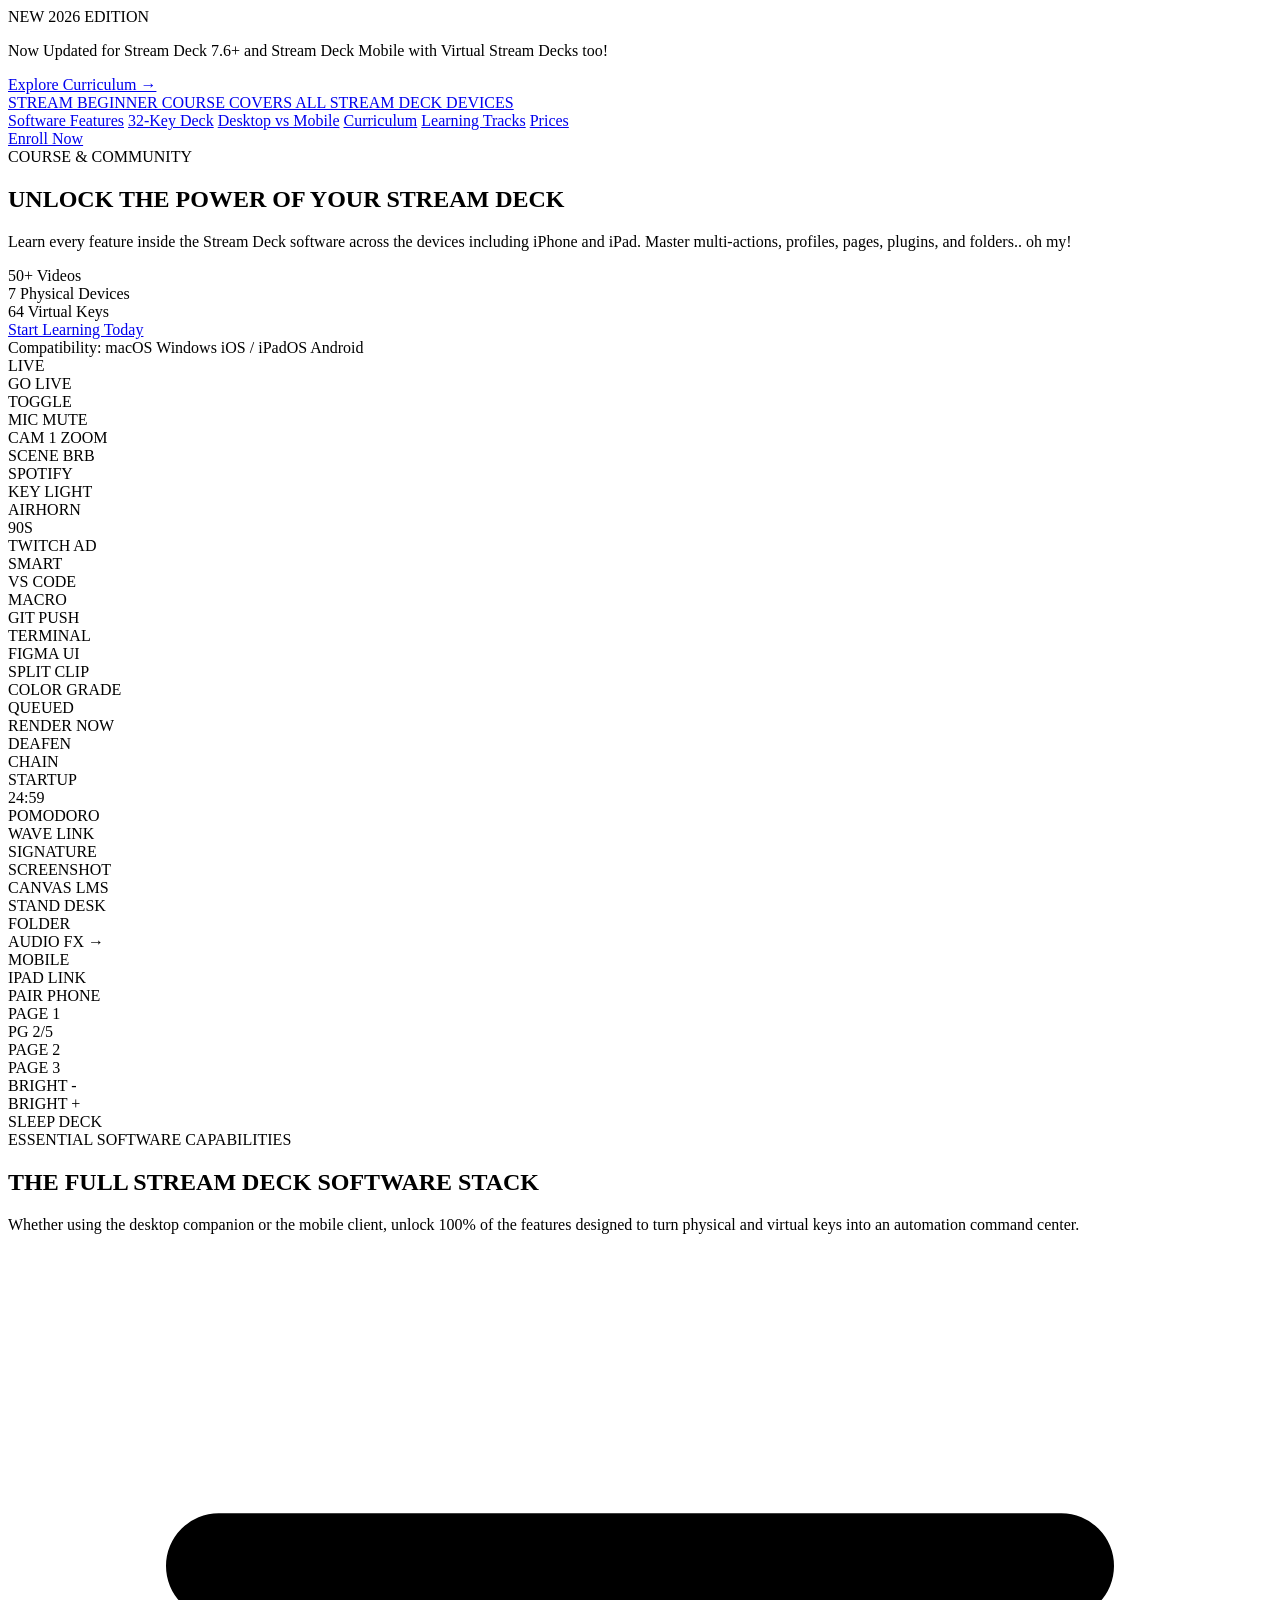
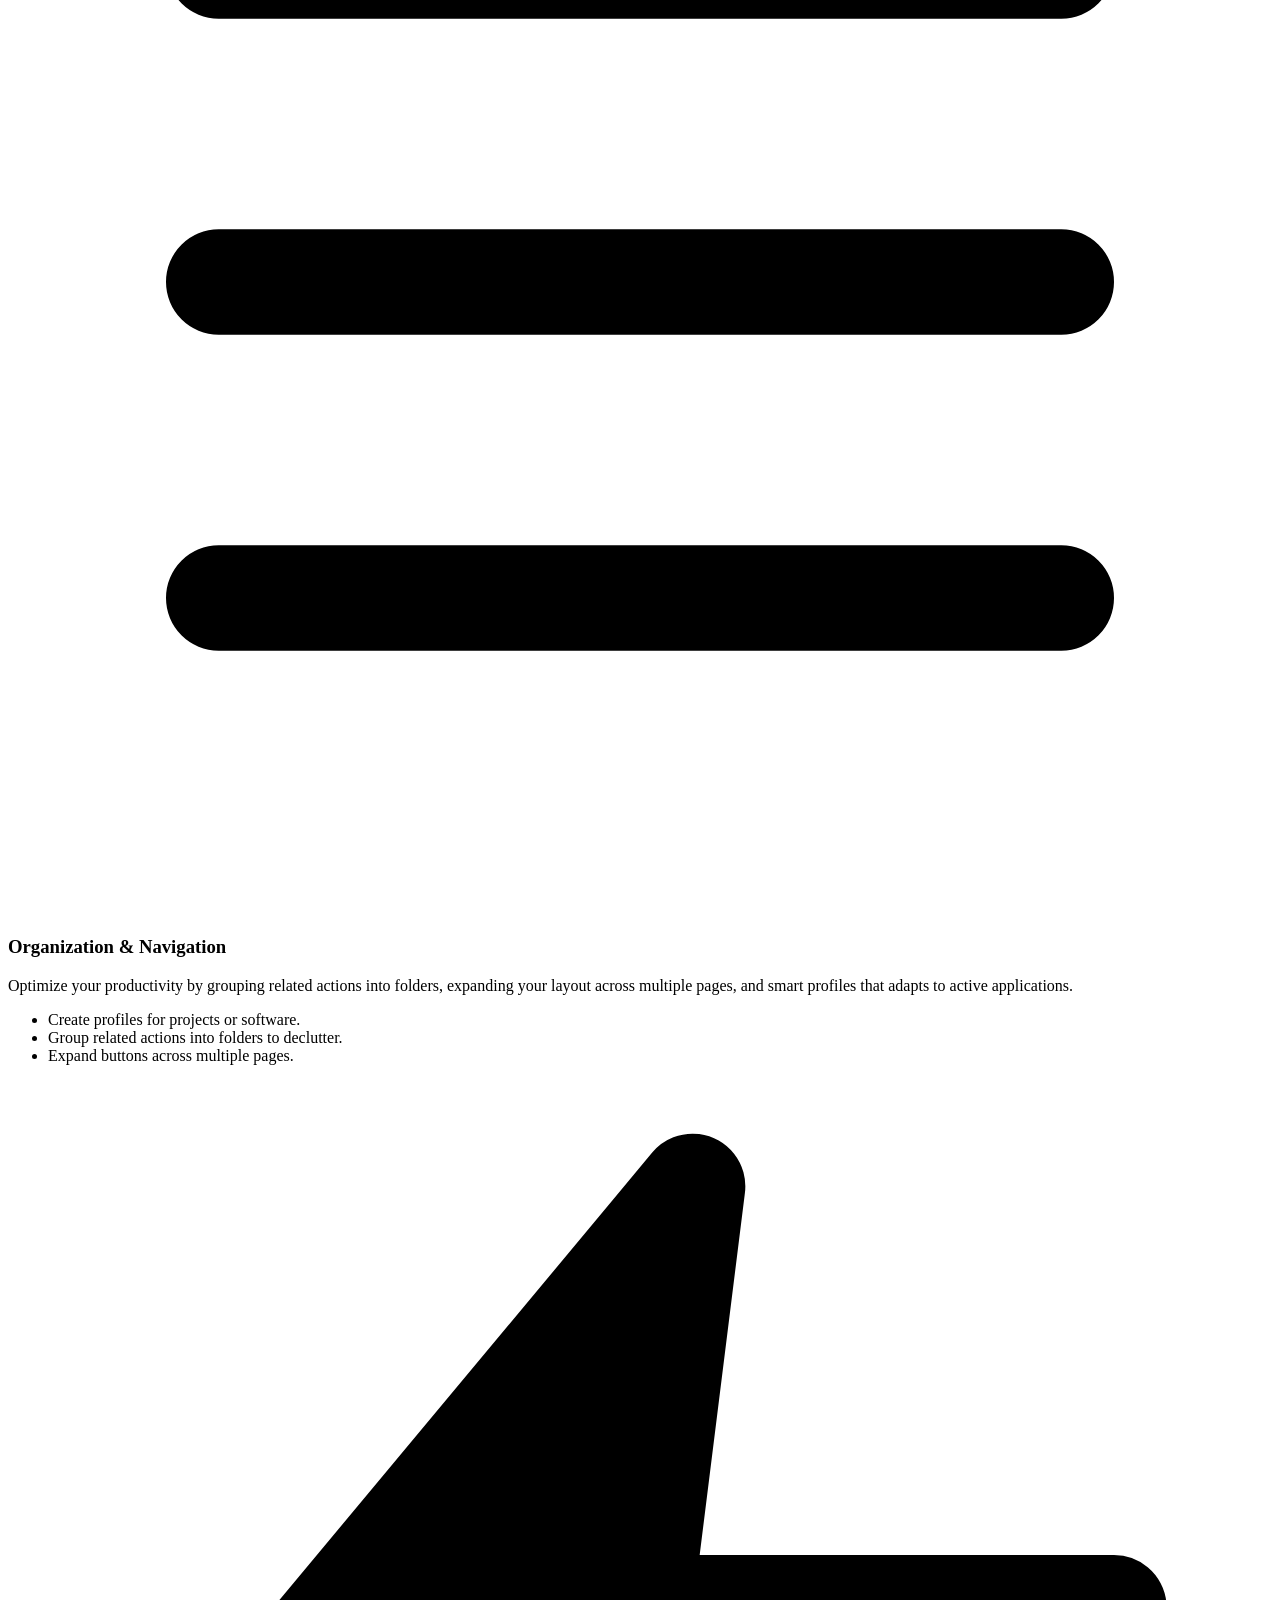
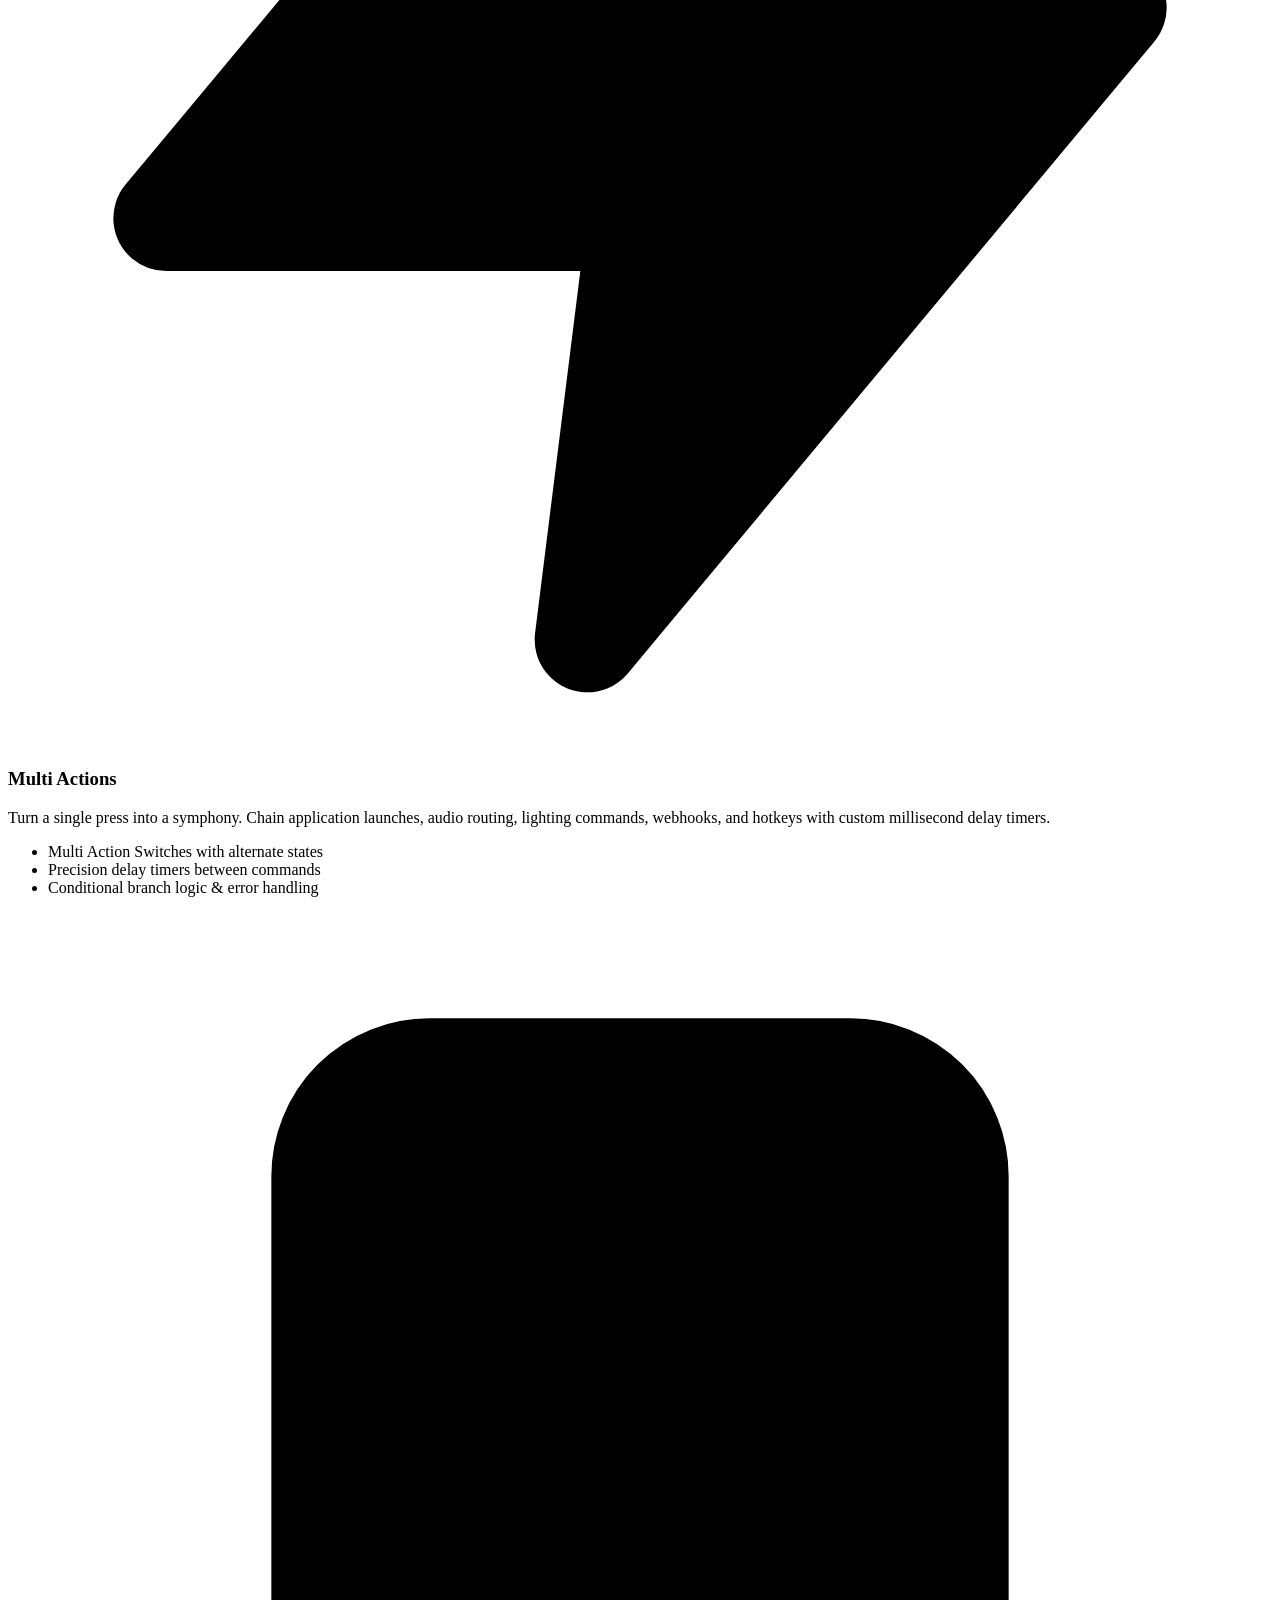
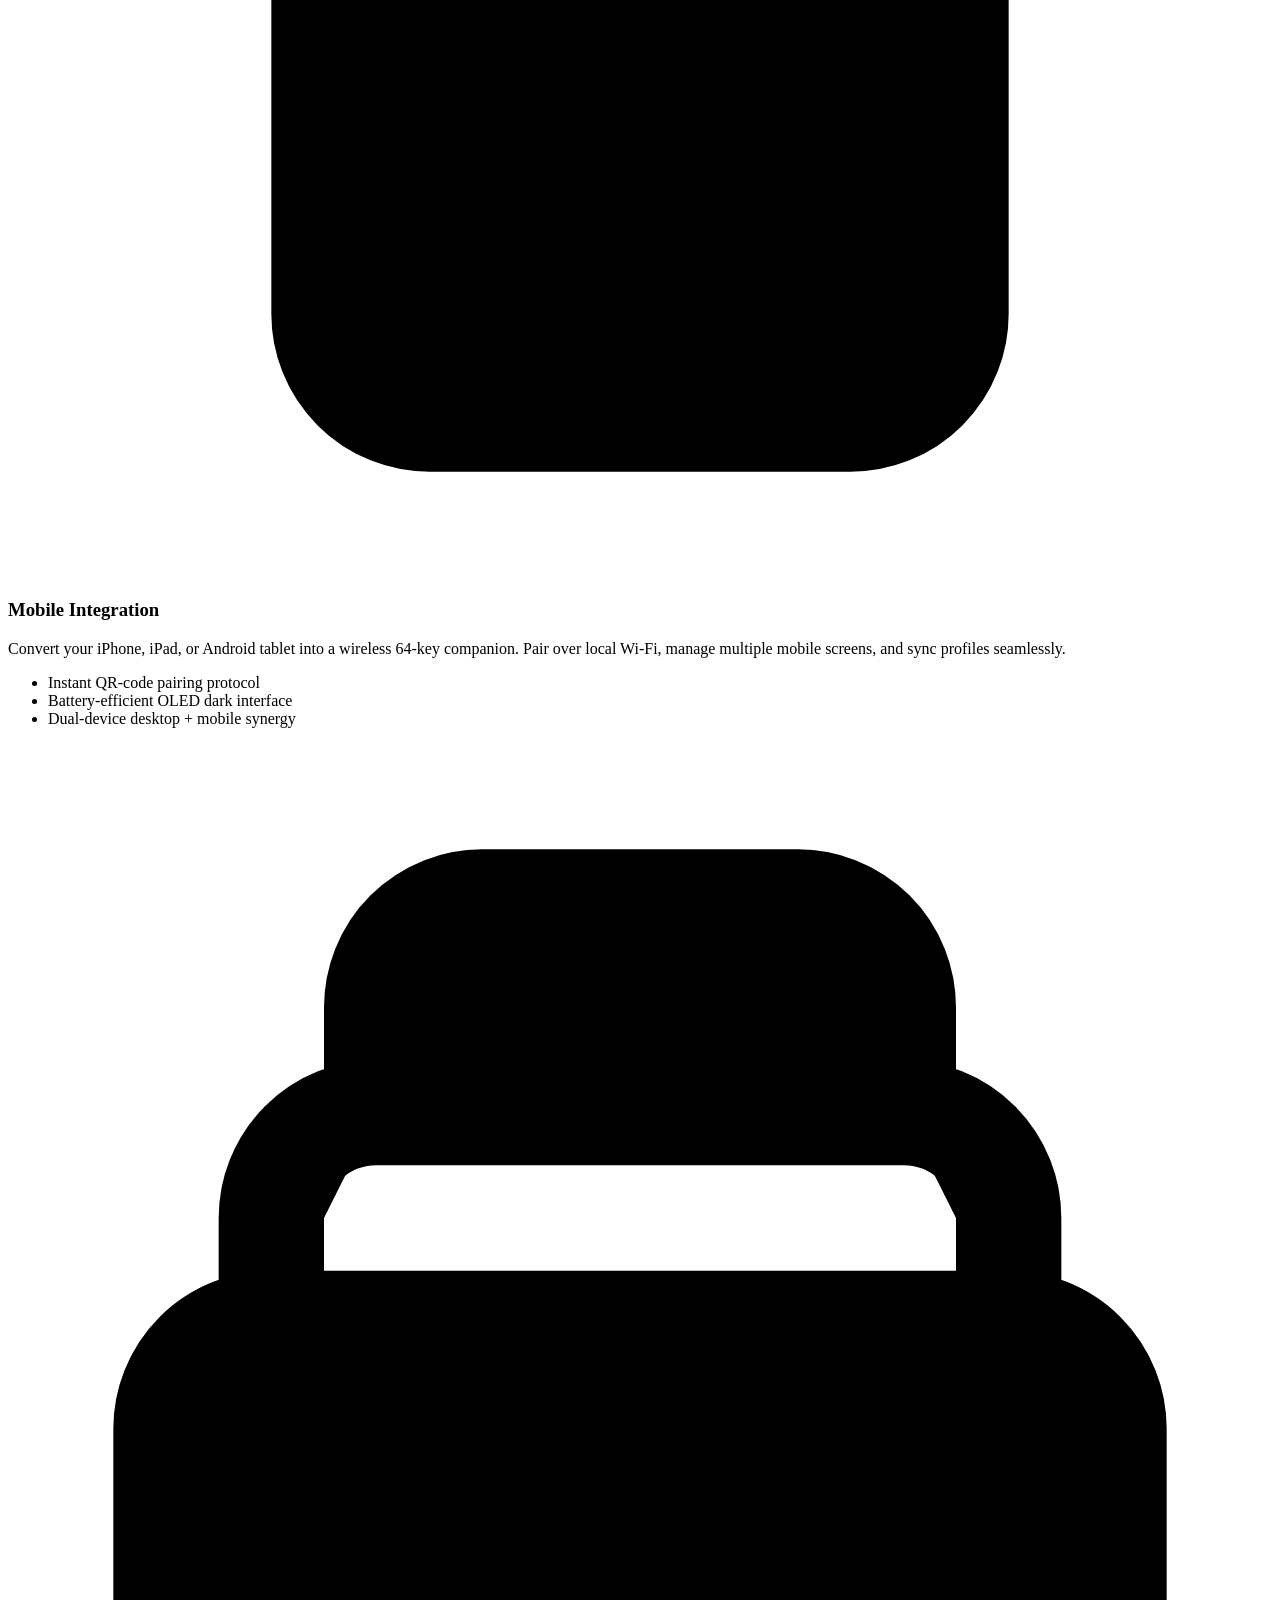
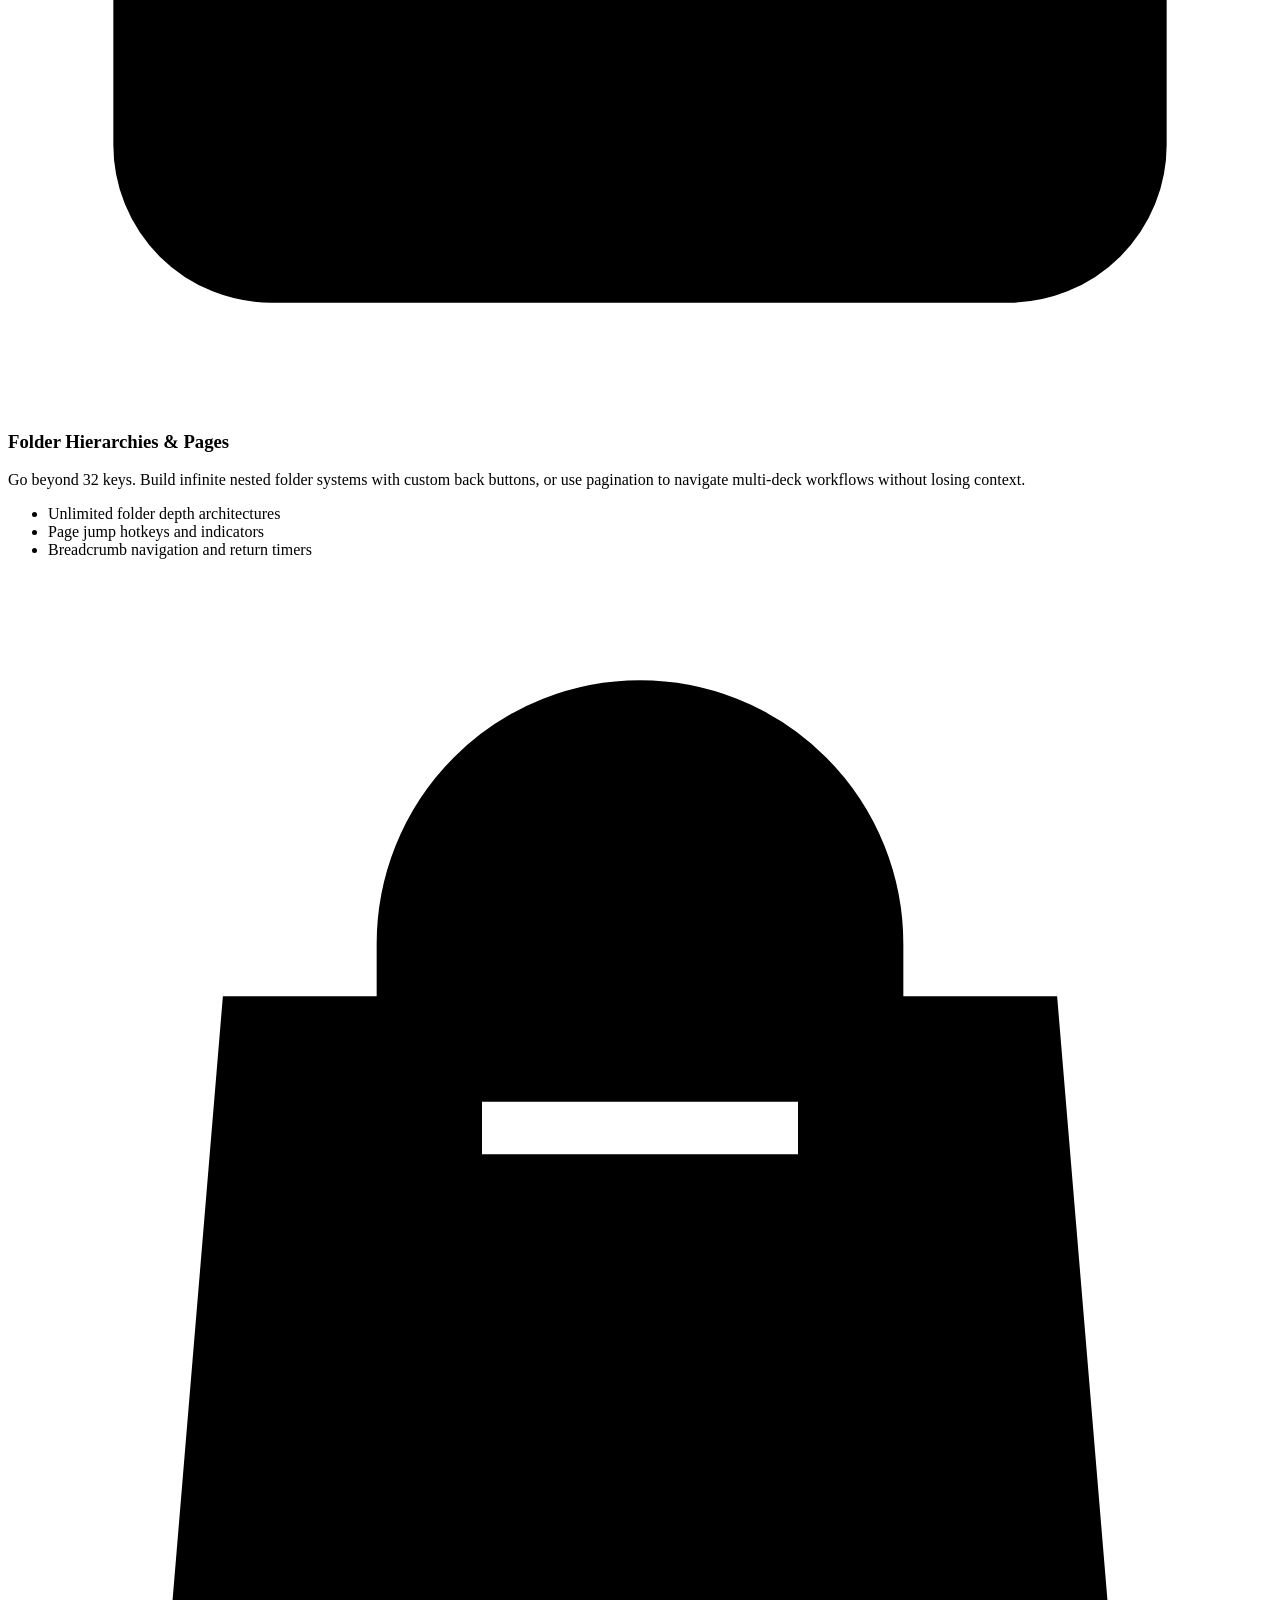
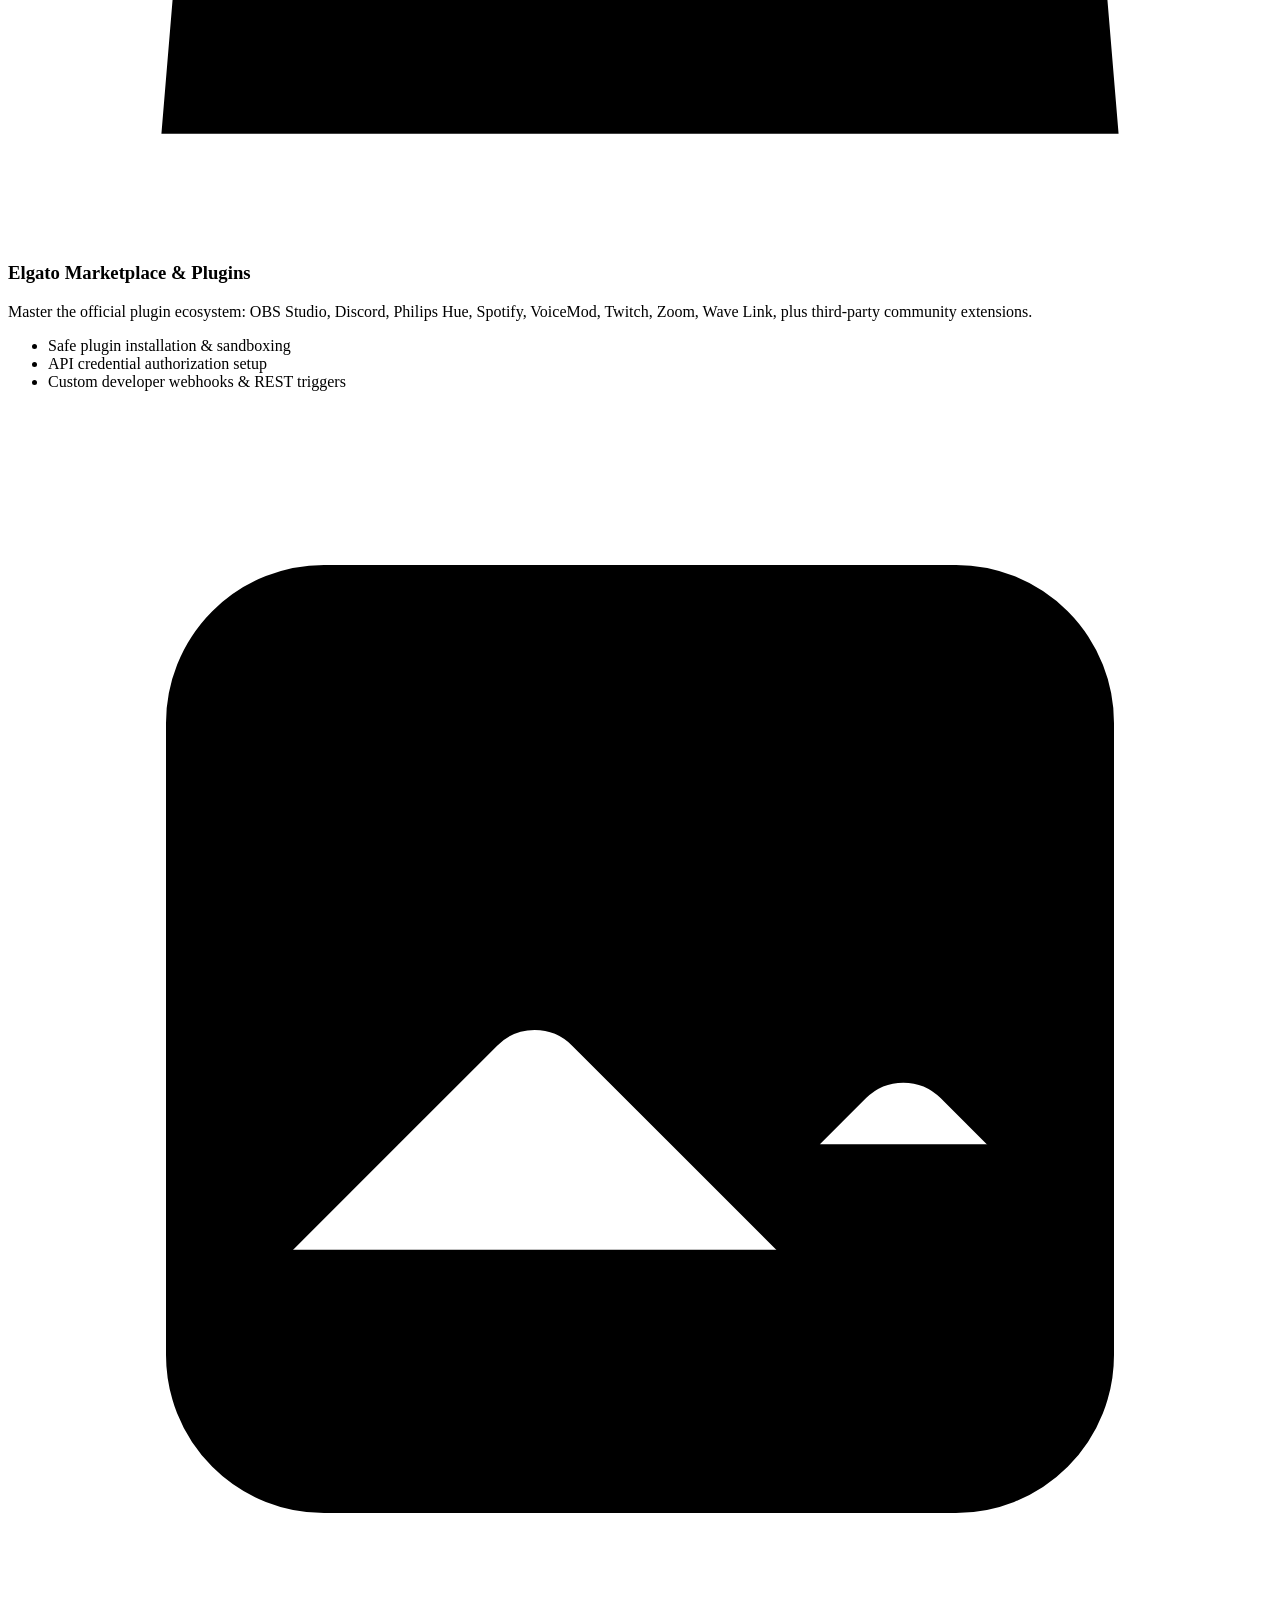
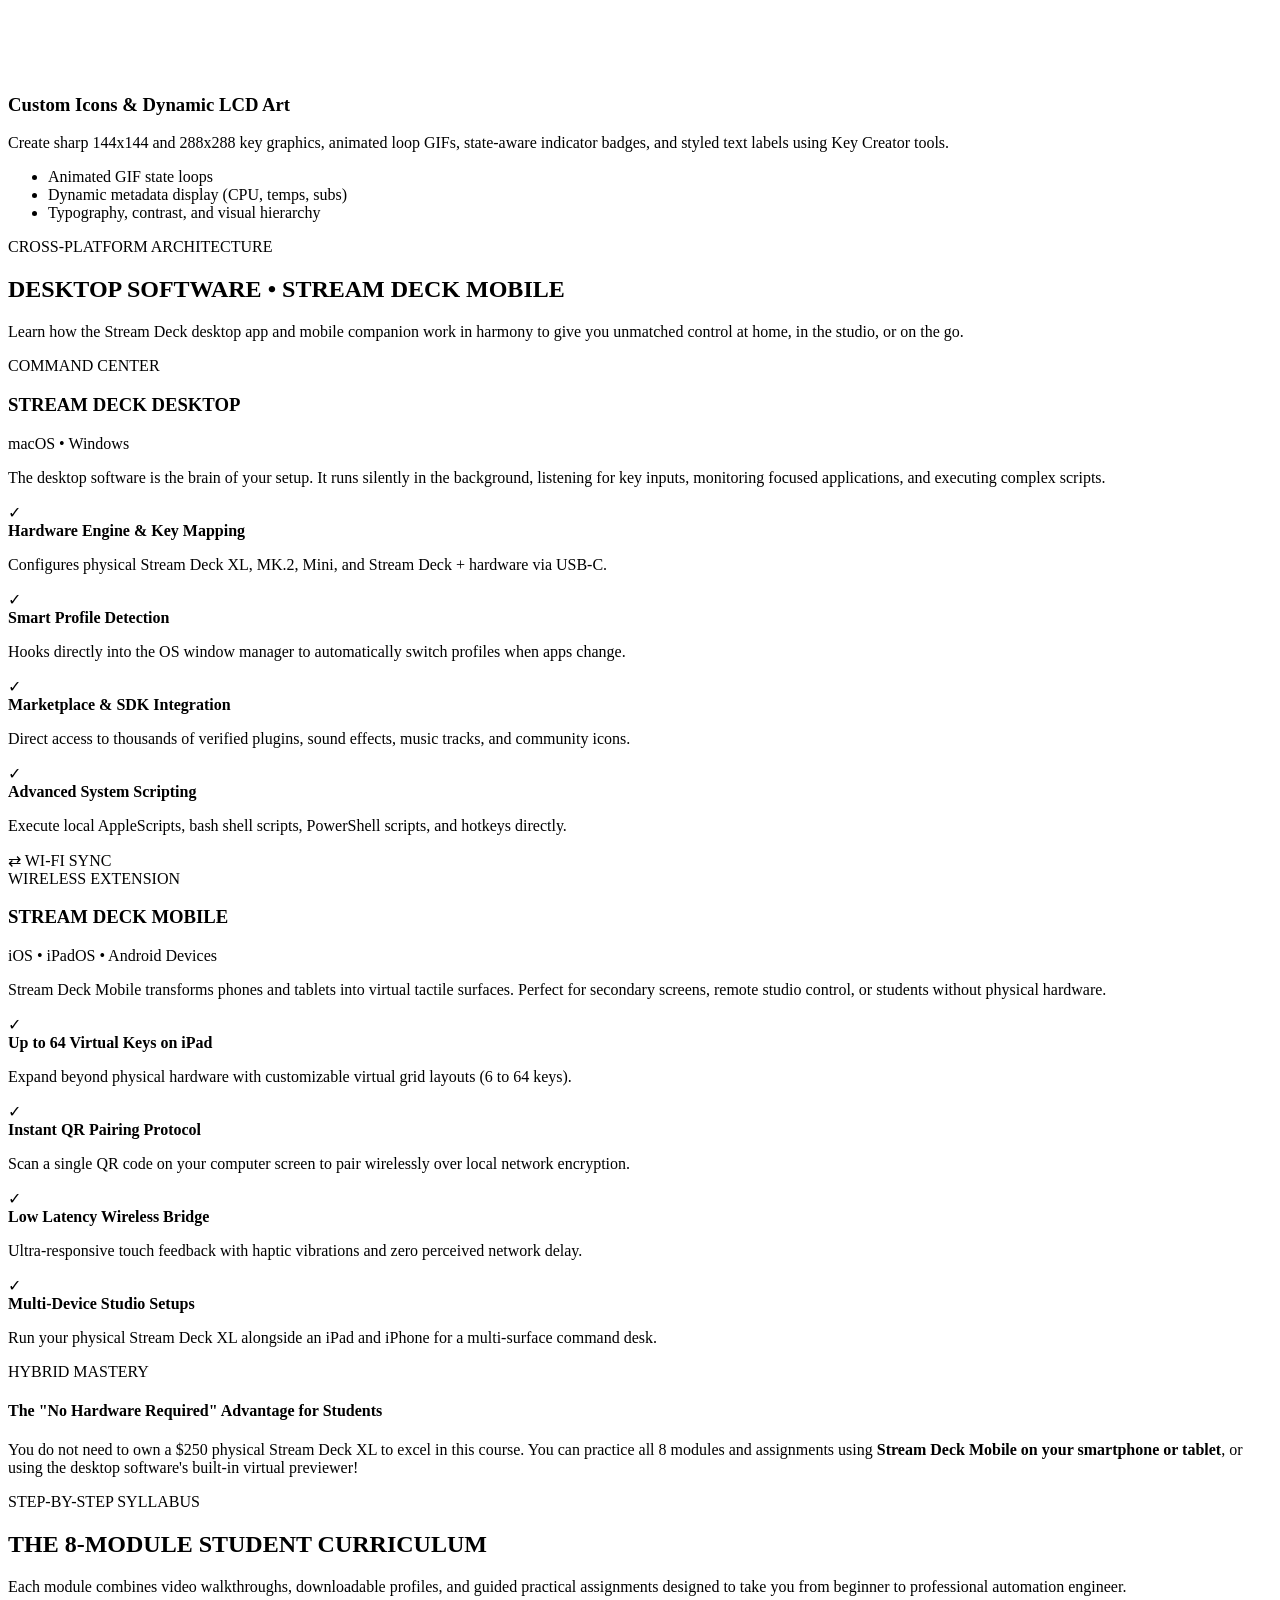
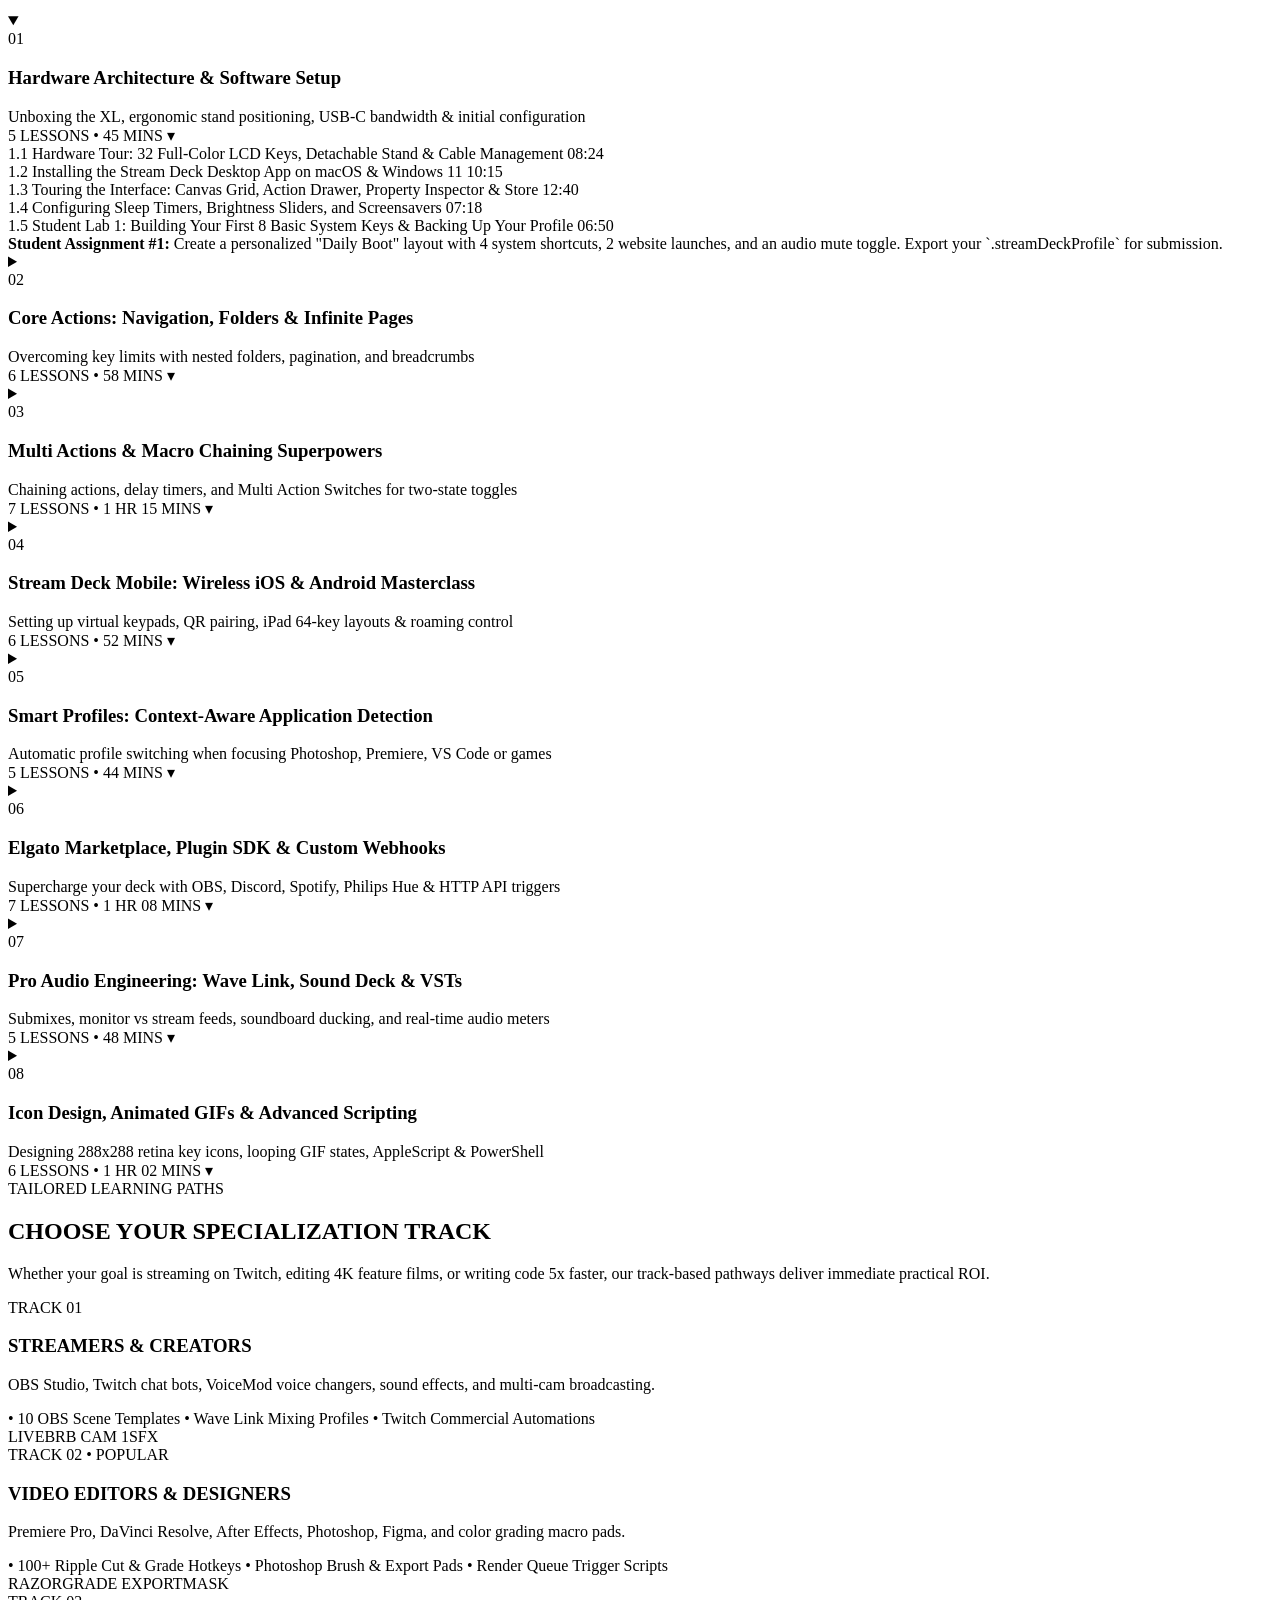
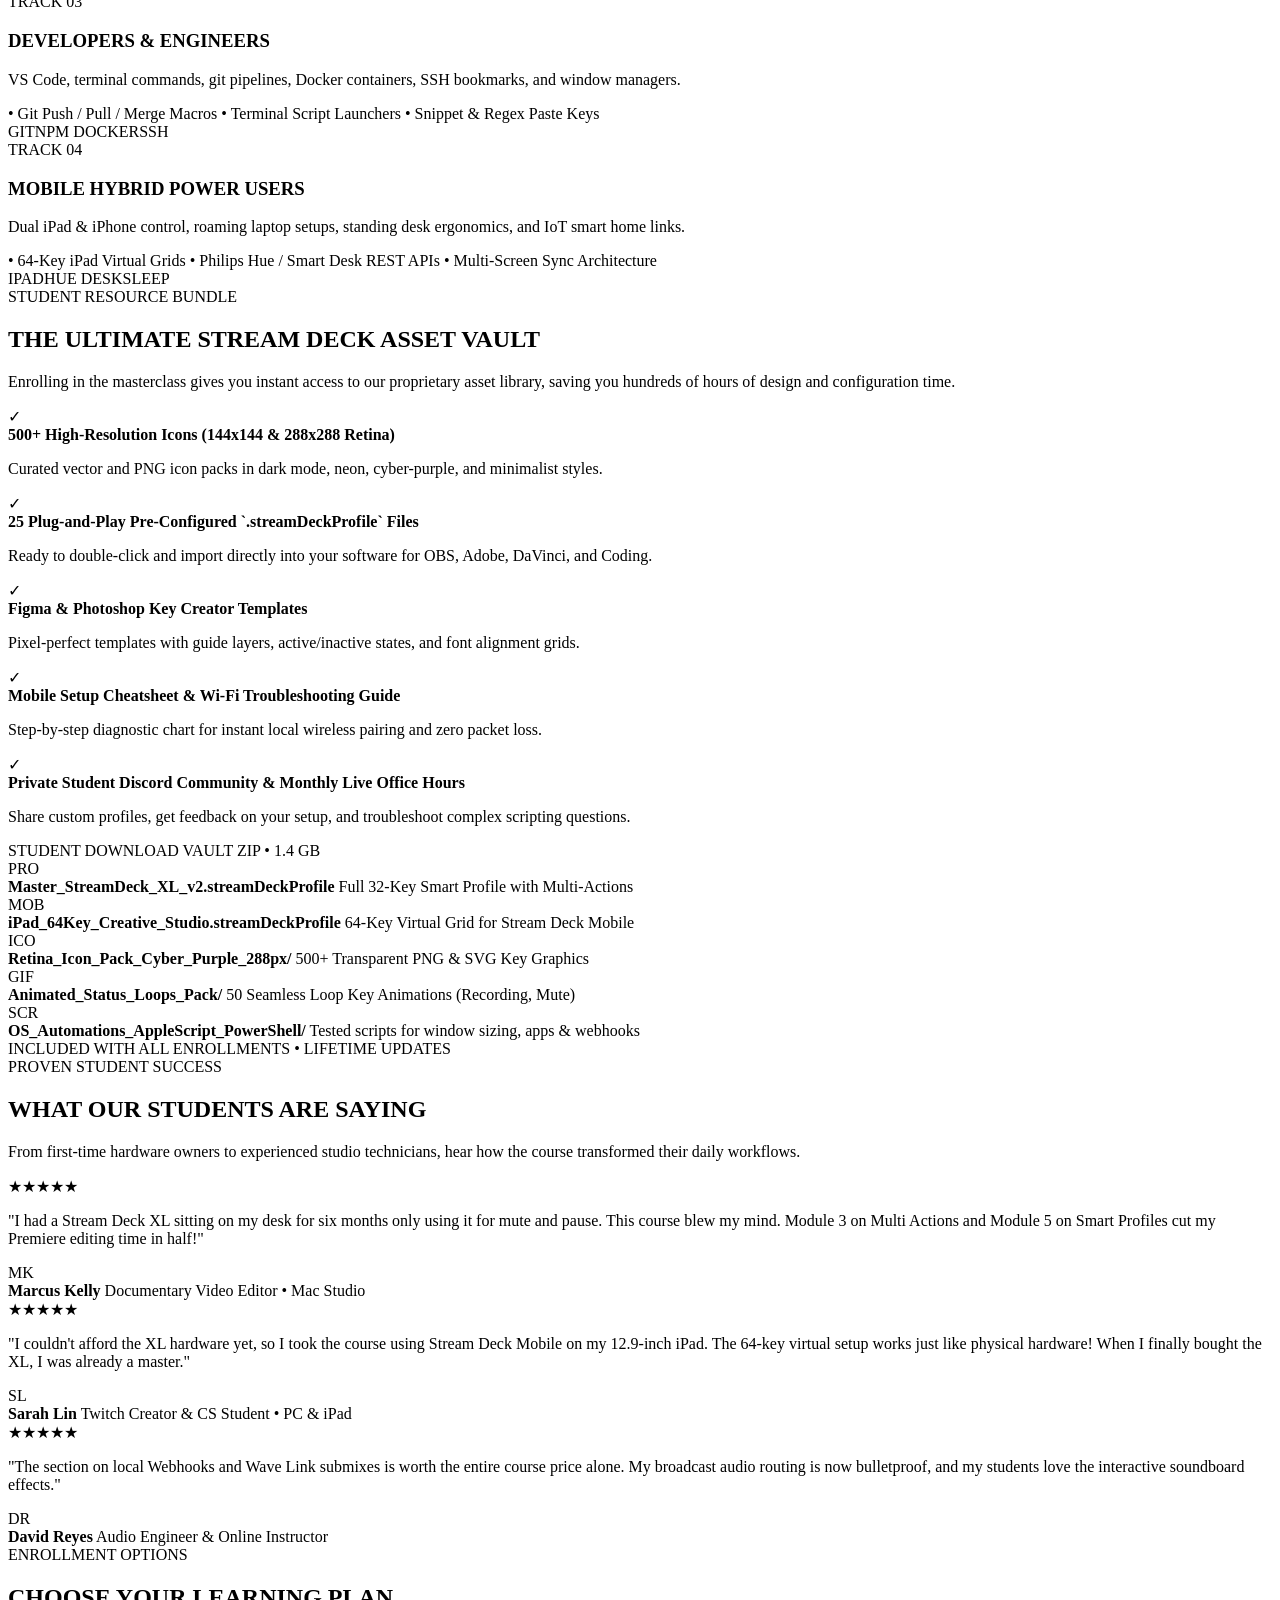
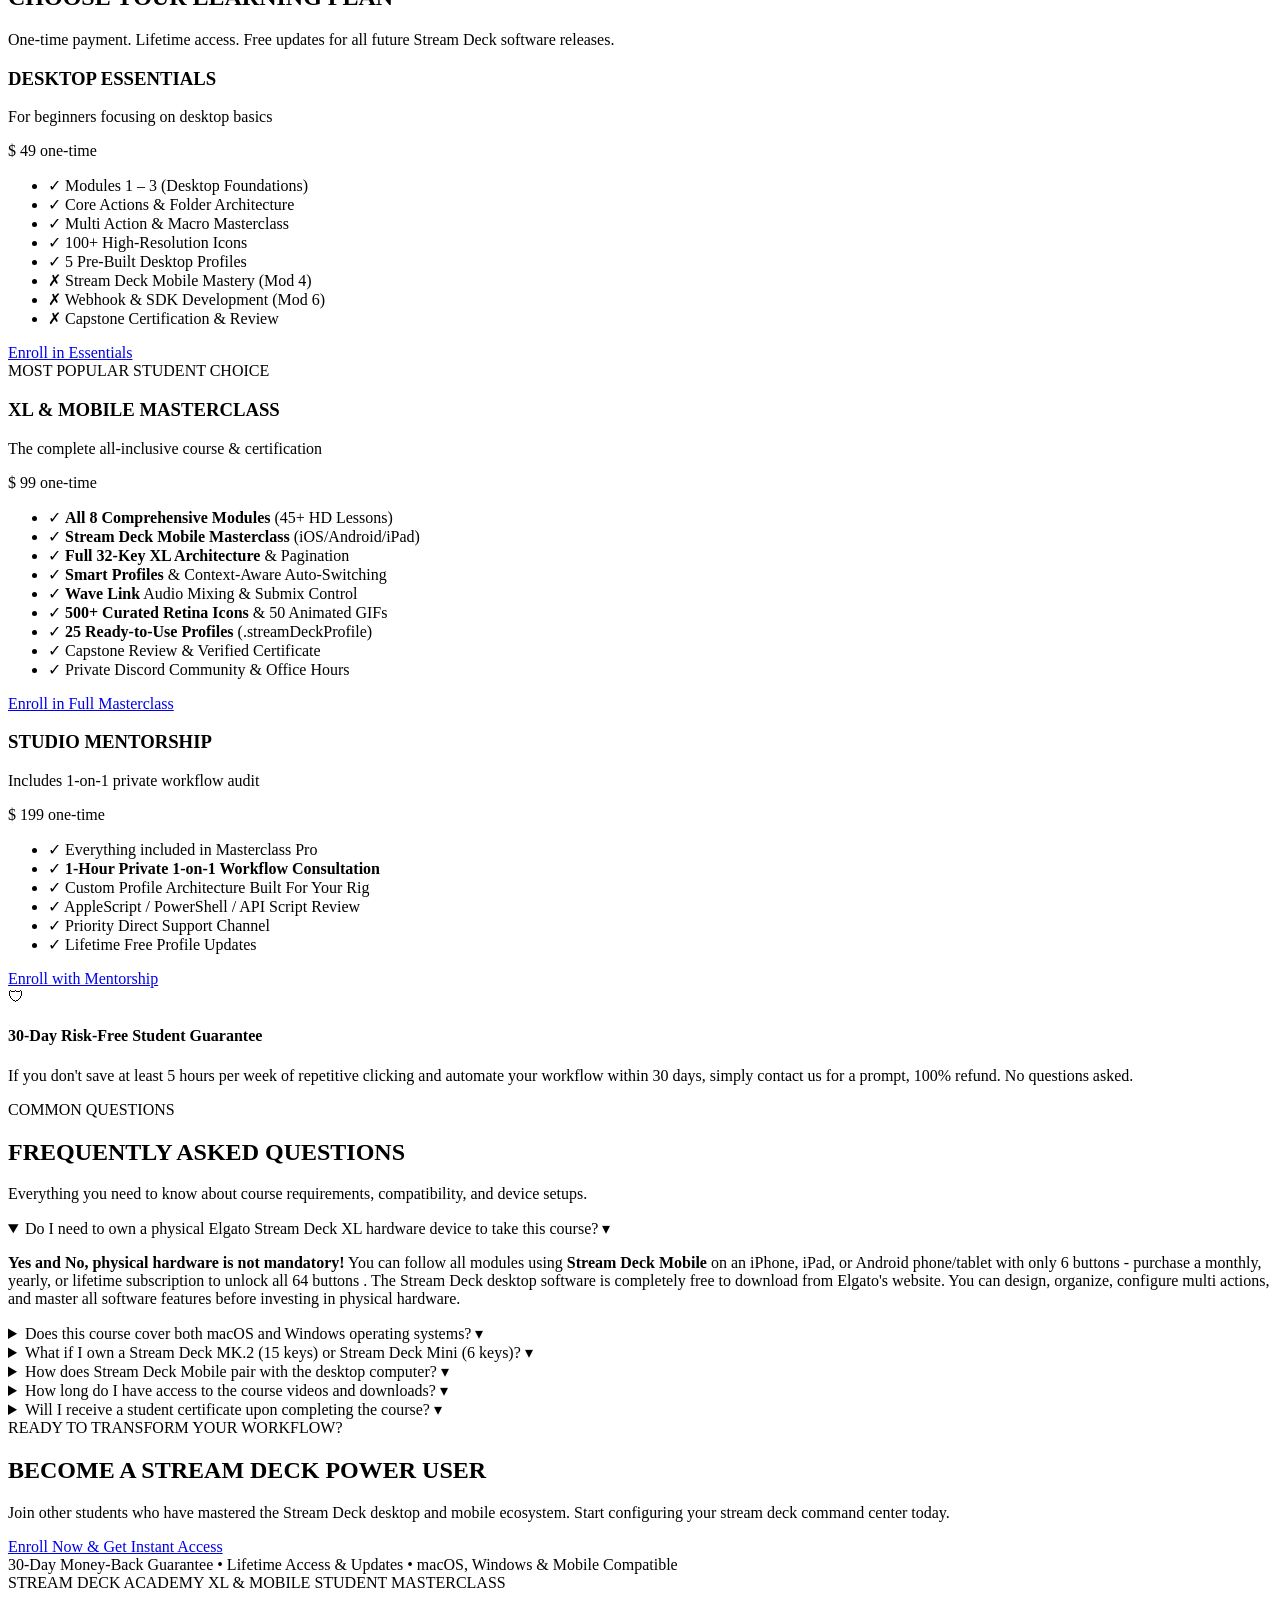
==== index.html @ 6f930a68 "files first" ====
<!DOCTYPE html>
<html lang="en">
<head>
  <meta charset="UTF-8">
  <meta name="viewport" content="width=device-width, initial-scale=1.0">
  <title>Stream Deck Course | The Complete Course</title>
  <meta name="description" content="Master all features of the Elgato Stream Deck Software for desktop and mobile devices. 32-key hardware workflows, smart profiles, multi-actions, and wireless mobile setups.">
  <link rel="preconnect" href="https://fonts.googleapis.com">
  <link rel="preconnect" href="https://fonts.gstatic.com" crossorigin>
  <link href="https://fonts.googleapis.com/css2?family=Bebas+Neue&display=swap" rel="stylesheet">
  <link rel="stylesheet" href="styles.css">
</head>
<body>

  <!-- ========================================================== -->
  <!-- TOP BANNER -->
  <!-- ========================================================== -->
  <div class="top-announcement">
    <div class="container announcement-inner">
      <span class="badge-pill">NEW 2026 EDITION</span>
      <p>Now Updated for Stream Deck 7.6+ and Stream Deck Mobile with Virtual Stream Decks too!</p>
      <a href="#curriculum" class="announcement-link">Explore Curriculum &rarr;</a>
    </div>
  </div>

  <!-- ========================================================== -->
  <!-- NAVIGATION -->
  <!-- ========================================================== -->
  <header class="site-header">
    <div class="container header-container">
      <a href="#" class="brand-logo">
        <div class="deck-icon-badge">
          <span class="grid-dot"></span><span class="grid-dot"></span><span class="grid-dot"></span>
          <span class="grid-dot"></span><span class="grid-dot"></span><span class="grid-dot"></span>
          <span class="grid-dot"></span><span class="grid-dot"></span><span class="grid-dot"></span>
        </div>
        <div class="logo-text">
          <span class="brand-title">STREAM BEGINNER <span class="accent-text">COURSE</span></span>
          <span class="brand-sub">COVERS ALL STREAM DECK DEVICES</span>
        </div>
      </a>

      <nav class="nav-links">
        <a href="#features" class="nav-item">Software Features</a>
        <a href="#simulator" class="nav-item">32-Key Deck</a>
        <a href="#ecosystem" class="nav-item">Desktop vs Mobile</a>
        <a href="#curriculum" class="nav-item">Curriculum</a>
        <a href="#tracks" class="nav-item">Learning Tracks</a>
        <a href="#pricing" class="nav-item">Prices</a>
      </nav>

      <div class="header-actions">
        <a href="#pricing" class="btn btn-primary btn-sm">Enroll Now</a>
      </div>
    </div>
  </header>

  <!-- ========================================================== -->
  <!-- HERO SECTION -->
  <!-- ========================================================== -->
  <section class="hero-section">
    <div class="hero-glow-bg"></div>
    <div class="container hero-content">
      <div class="hero-text-col red">
        <div class="hero-tag">
          <span class="pulse-dot"></span>
         <span>COURSE & COMMUNITY</span> 
        </div>
        <h1 class="hero-title">
          UNLOCK THE <span class="text-gradient">POWER</span> OF YOUR STREAM DECK
        </h1>
        <p class="hero-lead">
          Learn every feature inside the Stream Deck software across the devices including iPhone and iPad. Master multi-actions, profiles, pages, plugins, and folders.. oh my!
        </p>

        <div class="hero-stats-row">
          <div class="stat-box">
            <span class="stat-number">50+</span>
            <span class="stat-label">Videos</span>
          </div>
          <div class="stat-divider"></div>
          <div class="stat-box">
            <span class="stat-number">7</span>
            <span class="stat-label">Physical Devices</span>
          </div>
          <div class="stat-divider"></div>
          <div class="stat-box">
            <span class="stat-number">64</span>
            <span class="stat-label">Virtual Keys</span>
          </div>
          
          
          <!-- <div class="stat-divider"></div> -->
          <!-- <div class="stat-box">
            <span class="stat-number">500+</span>
            <span class="stat-label">Custom Icons Included</span>
          </div> -->
        </div>

        <div class="hero-cta-group"> 
          <a href="#pricing" class="btn btn-primary btn-lg">Start Learning Today</a>
          <!-- <a href="#simulator" class="btn btn-secondary btn-lg">Interactive 32-Key Deck &darr;</a> -->
        </div>

        <div class="supported-platforms">
          <span class="plat-label">Compatibility:</span>
          <span class="plat-chip">macOS</span>
          <span class="plat-chip">Windows</span>
          <span class="plat-chip">iOS / iPadOS</span>
          <span class="plat-chip">Android</span>
        </div>
      </div>

      <!-- HERO HARDWARE VISUALIZATION -->
      <div class="hero-visual-col">
        <div class="deck-hardware-frame">
          <div class="deck-hardware-stand"></div>
          <div class="deck-hardware-body">
            <!-- <div class="deck-header-bar">
              <span class="deck-brand-pill">STREAM DECK</span>
              <span class="deck-status-live"><span class="status-indicator-dot"></span> CONNECTED &bull; PROFILE: STREAM BEGINNER</span>
            </div> -->

            <!-- 8x4 = 32 Key LCD Grid -->
            <div class="keys-grid-hero">
              <!-- ROW 1 -->
              <div class="lcd-key key-obs" title="GO LIVE: Start Stream">
                <span class="key-badge">LIVE</span>
                <div class="key-icon obs-icon"></div>
                <span class="key-label">GO LIVE</span>
              </div>
              <div class="lcd-key key-mic" title="Audio: Mic Mute Toggle">
                <span class="key-badge key-badge-alt">TOGGLE</span>
                <div class="key-icon mic-icon"></div>
                <span class="key-label">MIC MUTE</span>
              </div>
              <div class="lcd-key key-camera" title="Multi-Action: Main Camera Cam Link 4K">
                <div class="key-icon cam-icon"></div>
                <span class="key-label">CAM 1 ZOOM</span>
              </div>
              <div class="lcd-key key-scene" title="OBS Studio: BRB Screen">
                <div class="key-icon screen-icon"></div>
                <span class="key-label">SCENE BRB</span>
              </div>
              <div class="lcd-key key-music" title="Spotify: Play / Pause">
                <div class="key-icon music-icon"></div>
                <span class="key-label">SPOTIFY</span>
              </div>
              <div class="lcd-key key-lights" title="Key Light: Studio 5600K 75%">
                <div class="key-icon light-icon"></div>
                <span class="key-label">KEY LIGHT</span>
              </div>
              <div class="lcd-key key-sfx" title="Sound Deck: Airhorn FX">
                <div class="key-icon sfx-icon"></div>
                <span class="key-label">AIRHORN</span>
              </div>
              <div class="lcd-key key-chat" title="Twitch: Commercial Break 90s">
                <span class="key-badge">90S</span>
                <div class="key-icon twitch-icon"></div>
                <span class="key-label">TWITCH AD</span>
              </div>

              <!-- ROW 2 -->
              <div class="lcd-key key-code" title="Smart Profile: VS Code Focus">
                <span class="key-badge key-badge-blue">SMART</span>
                <div class="key-icon code-icon"></div>
                <span class="key-label">VS CODE</span>
              </div>
              <div class="lcd-key key-git" title="Multi Action: Git Commit & Push">
                <span class="key-badge">MACRO</span>
                <div class="key-icon git-icon"></div>
                <span class="key-label">GIT PUSH</span>
              </div>
              <div class="lcd-key key-term" title="System: Open SSH Terminal">
                <div class="key-icon term-icon"></div>
                <span class="key-label">TERMINAL</span>
              </div>
              <div class="lcd-key key-figma" title="Creative: Figma Mirror Sync">
                <div class="key-icon figma-icon"></div>
                <span class="key-label">FIGMA UI</span>
              </div>
              <div class="lcd-key key-premiere" title="Editing: Premiere Pro Razor Cut">
                <div class="key-icon cut-icon"></div>
                <span class="key-label">SPLIT CLIP</span>
              </div>
              <div class="lcd-key key-resolve" title="DaVinci: Color Match Auto">
                <div class="key-icon color-icon"></div>
                <span class="key-label">COLOR GRADE</span>
              </div>
              <div class="lcd-key key-render" title="System: Render Export Queue">
                <span class="key-badge key-badge-alt">QUEUED</span>
                <div class="key-icon render-icon"></div>
                <span class="key-label">RENDER NOW</span>
              </div>
              <div class="lcd-key key-discord" title="Discord: Server Deafen">
                <div class="key-icon discord-icon"></div>
                <span class="key-label">DEAFEN</span>
              </div>

              <!-- ROW 3 -->
              <div class="lcd-key key-macro" title="Multi Action: Studio Startup Sequence">
                <span class="key-badge key-badge-purple">CHAIN</span>
                <div class="key-icon power-icon"></div>
                <span class="key-label">STARTUP</span>
              </div>
              <div class="lcd-key key-timer" title="Pomodoro: 25min Focus Countdown">
                <span class="key-badge">24:59</span>
                <div class="key-icon timer-icon"></div>
                <span class="key-label">POMODORO</span>
              </div>
              <div class="lcd-key key-monitor" title="Wave Link: Stream vs Monitor Output">
                <div class="key-icon wave-icon"></div>
                <span class="key-label">WAVE LINK</span>
              </div>
              <div class="lcd-key key-text" title="Text Paste: Student Email Signature">
                <div class="key-icon text-icon"></div>
                <span class="key-label">SIGNATURE</span>
              </div>
              <div class="lcd-key key-hotkey" title="Custom Hotkey: Cmd+Shift+4 Screenshot">
                <div class="key-icon crop-icon"></div>
                <span class="key-label">SCREENSHOT</span>
              </div>
              <div class="lcd-key key-browser" title="Website: Open Canvas LMS Portal">
                <div class="key-icon globe-icon"></div>
                <span class="key-label">CANVAS LMS</span>
              </div>
              <div class="lcd-key key-webhook" title="Webhook: IFTTT Smart Desk Height 105cm">
                <div class="key-icon api-icon"></div>
                <span class="key-label">STAND DESK</span>
              </div>
              <div class="lcd-key key-folder" title="Nested Folder: Audio Submixes">
                <span class="key-badge key-badge-white">FOLDER</span>
                <div class="key-icon folder-icon"></div>
                <span class="key-label">AUDIO FX &rarr;</span>
              </div>

              <!-- ROW 4 -->
              <div class="lcd-key key-mobile-sync" title="Stream Deck Mobile: iPad Secondary Deck">
                <span class="key-badge key-badge-blue">MOBILE</span>
                <div class="key-icon mobile-icon"></div>
                <span class="key-label">IPAD LINK</span>
              </div>
              <div class="lcd-key key-qr" title="Mobile QR: Instant Device Pairing">
                <div class="key-icon qr-icon"></div>
                <span class="key-label">PAIR PHONE</span>
              </div>
              <div class="lcd-key key-page-prev" title="Page Navigation: Jump to Previous Page">
                <div class="key-icon left-arrow-icon"></div>
                <span class="key-label">PAGE 1</span>
              </div>
              <div class="lcd-key key-page-ind" title="Page Indicator: Page 2 of 5">
                <span class="key-badge key-badge-alt">PG 2/5</span>
                <div class="key-icon page-icon"></div>
                <span class="key-label">PAGE 2</span>
              </div>
              <div class="lcd-key key-page-next" title="Page Navigation: Jump to Next Page">
                <div class="key-icon right-arrow-icon"></div>
                <span class="key-label">PAGE 3</span>
              </div>
              <div class="lcd-key key-bright-down" title="Hardware: Deck Brightness -10%">
                <div class="key-icon dim-icon"></div>
                <span class="key-label">BRIGHT -</span>
              </div>
              <div class="lcd-key key-bright-up" title="Hardware: Deck Brightness +10%">
                <div class="key-icon bright-icon"></div>
                <span class="key-label">BRIGHT +</span>
              </div>
              <div class="lcd-key key-sleep" title="System: Standby / Lock Screens">
                <div class="key-icon sleep-icon"></div>
                <span class="key-label">SLEEP DECK</span>
              </div>
            </div>

            <!-- <div class="deck-footer-bar">
              <span class="deck-serial">MODEL 20GAA9901 &bull; 32 PROGRAMMABLE LCD KEYS</span>
              <span class="deck-mode-tag">INTERACTIVE STUDENT PREVIEW</span>
            </div>  -->
          </div>
        </div>
      </div>
    </div>
  </section>

  <!-- ========================================================== -->
  <!-- WHAT STUDENTS WILL MASTER (FEATURE HIGHLIGHTS) -->
  <!-- ========================================================== -->
  <section id="features" class="section section-dark">
    <div class="container">
      <div class="section-header text-center">
        <span class="section-eyebrow">ESSENTIAL SOFTWARE CAPABILITIES</span>
        <h2 class="section-title">THE FULL STREAM DECK SOFTWARE STACK</h2>
        <p class="section-description">
          Whether using the desktop companion or the mobile client, unlock 100% of the features designed to turn physical and virtual keys into an automation command center.
        </p>
      </div>

      <div class="features-grid">
        <!-- Feature 1 -->
        <div class="feature-card">
          <div class="feature-icon-wrap bg-blue">
            <svg class="svg-feat" viewBox="0 0 24 24"><path d="M4 6h16M4 12h16M4 18h16" stroke="currentColor" stroke-width="2" stroke-linecap="round"/></svg>
          </div>
          <h3 class="feature-title">Organization & Navigation</h3>
          <p class="feature-text">
            Optimize your productivity by grouping related actions into folders, expanding your layout across multiple pages, and smart profiles that adapts to active applications.
          </p>
          <ul class="feature-checklist">
            <li>Create profiles for projects or software.</li>
            <li>Group related actions into folders to declutter.</li>
            <li>Expand buttons across multiple pages.</li>
          </ul>
        </div>

        <!-- Feature 2 -->
        <div class="feature-card">
          <div class="feature-icon-wrap bg-purple">
            <svg class="svg-feat" viewBox="0 0 24 24"><path d="M13 2L3 14h9l-1 8 10-12h-9l1-8z" stroke="currentColor" stroke-width="2" stroke-linejoin="round"/></svg>
          </div>
          <h3 class="feature-title">Multi Actions</h3>
          <p class="feature-text">
            Turn a single press into a symphony. Chain application launches, audio routing, lighting commands, webhooks, and hotkeys with custom millisecond delay timers.
          </p>
          <ul class="feature-checklist">
            <li>Multi Action Switches with alternate states</li>
            <li>Precision delay timers between commands</li>
            <li>Conditional branch logic & error handling</li>
          </ul>
        </div>

        <!-- Feature 3 -->
        <div class="feature-card">
          <div class="feature-icon-wrap bg-lavender">
            <svg class="svg-feat" viewBox="0 0 24 24"><path d="M12 18h.01M8 21h8a2 2 0 002-2V5a2 2 0 00-2-2H8a2 2 0 00-2 2v14a2 2 0 002 2z" stroke="currentColor" stroke-width="2" stroke-linecap="round"/></svg>
          </div>
          <h3 class="feature-title">Mobile Integration</h3>
          <p class="feature-text">
            Convert your iPhone, iPad, or Android tablet into a wireless 64-key companion. Pair over local Wi-Fi, manage multiple mobile screens, and sync profiles seamlessly.
          </p>
          <ul class="feature-checklist">
            <li>Instant QR-code pairing protocol</li>
            <li>Battery-efficient OLED dark interface</li>
            <li>Dual-device desktop + mobile synergy</li>
          </ul>
        </div>

        <!-- Feature 4 -->
        <div class="feature-card">
          <div class="feature-icon-wrap bg-periwinkle">
            <svg class="svg-feat" viewBox="0 0 24 24"><path d="M19 11H5m14 0a2 2 0 012 2v6a2 2 0 01-2 2H5a2 2 0 01-2-2v-6a2 2 0 012-2m14 0V9a2 2 0 00-2-2M5 11V9a2 2 0 012-2m0 0V5a2 2 0 012-2h6a2 2 0 012 2v2M7 7h10" stroke="currentColor" stroke-width="2" stroke-linecap="round"/></svg>
          </div>
          <h3 class="feature-title">Folder Hierarchies & Pages</h3>
          <p class="feature-text">
            Go beyond 32 keys. Build infinite nested folder systems with custom back buttons, or use pagination to navigate multi-deck workflows without losing context.
          </p>
          <ul class="feature-checklist">
            <li>Unlimited folder depth architectures</li>
            <li>Page jump hotkeys and indicators</li>
            <li>Breadcrumb navigation and return timers</li>
          </ul>
        </div>

        <!-- Feature 5 -->
        <div class="feature-card">
          <div class="feature-icon-wrap bg-navy">
            <svg class="svg-feat" viewBox="0 0 24 24"><path d="M16 11V7a4 4 0 00-8 0v4M5 9h14l1 12H4L5 9z" stroke="currentColor" stroke-width="2" stroke-linecap="round"/></svg>
          </div>
          <h3 class="feature-title">Elgato Marketplace & Plugins</h3>
          <p class="feature-text">
            Master the official plugin ecosystem: OBS Studio, Discord, Philips Hue, Spotify, VoiceMod, Twitch, Zoom, Wave Link, plus third-party community extensions.
          </p>
          <ul class="feature-checklist">
            <li>Safe plugin installation & sandboxing</li>
            <li>API credential authorization setup</li>
            <li>Custom developer webhooks & REST triggers</li>
          </ul>
        </div>

        <!-- Feature 6 -->
        <div class="feature-card">
          <div class="feature-icon-wrap bg-purple">
            <svg class="svg-feat" viewBox="0 0 24 24"><path d="M4 16l4.586-4.586a2 2 0 012.828 0L16 16m-2-2l1.586-1.586a2 2 0 012.828 0L20 14m-6-6h.01M6 20h12a2 2 0 002-2V6a2 2 0 00-2-2H6a2 2 0 00-2 2v12a2 2 0 002 2z" stroke="currentColor" stroke-width="2" stroke-linecap="round"/></svg>
          </div>
          <h3 class="feature-title">Custom Icons & Dynamic LCD Art</h3>
          <p class="feature-text">
            Create sharp 144x144 and 288x288 key graphics, animated loop GIFs, state-aware indicator badges, and styled text labels using Key Creator tools.
          </p>
          <ul class="feature-checklist">
            <li>Animated GIF state loops</li>
            <li>Dynamic metadata display (CPU, temps, subs)</li>
            <li>Typography, contrast, and visual hierarchy</li>
          </ul>
        </div>
      </div>
    </div>
  </section>

  <!-- ========================================================== -->
  <!-- INTERACTIVE SIMULATOR EXPLORER -->
  <!-- ========================================================== -->
 <!-- <section id="simulator" class="section section-simulator">
    <div class="container">
      <div class="section-header text-center">
        <span class="section-eyebrow">PRACTICAL HARDWARE LABORATORY</span>
        <h2 class="section-title">THE 32-KEY XL WORKSPACE SIMULATOR</h2>
        <p class="section-description">
          The Stream Deck XL features 32 customizable LCD keys in an 8&times;4 matrix. Hover over each key category below to see how students map professional workflows.
        </p>
      </div> -->

      <!-- Simulator Showcase Box -->
     <!--  <div class="sim-showcase-card">
        <div class="sim-meta-bar">
          <div class="sim-meta-group">
            <span class="sim-dot-badge"></span>
            <strong>ACTIVE PROFILE:</strong> STUDENT PRODUCTION LAB
          </div>
          <div class="sim-meta-group">
            <strong>FIRMWARE:</strong> v1.04.012 &bull; <strong>HARDWARE:</strong> 32x LCD (8&times;4)
          </div>
          <div class="sim-legend">
            <span class="legend-chip legend-stream">Streaming</span>
            <span class="legend-chip legend-creative">Creative</span>
            <span class="legend-chip legend-macro">Automation</span>
            <span class="legend-chip legend-mobile">Mobile/Nav</span>
          </div>
        </div> -->

        <!-- Interactive Keypad Area -->
      <!-- <div class="sim-deck-chassis">
          <div class="sim-grid-32"> -->
            <!-- Col 1 to 8, Row 1 (Streaming & Production) -->
      <!--      <div class="sim-key key-cat-stream">
              <span class="sim-corner">01</span>
              <div class="sim-icon-box">&bull; REC</div>
              <span class="sim-text">START REC</span>
              <div class="sim-tooltip">OBS: Dual-stream recording to NVMe drive with 60fps CRF 18</div>
            </div>
            <div class="sim-key key-cat-stream">
              <span class="sim-corner">02</span>
              <div class="sim-icon-box">MIC &cross;</div>
              <span class="sim-text">MUTE MIC</span>
              <div class="sim-tooltip">Wave Link: Toggle hardware mic with real-time glowing red state</div>
            </div>
            <div class="sim-key key-cat-stream">
              <span class="sim-corner">03</span>
              <div class="sim-icon-box">&odot; CAM 1</div>
              <span class="sim-text">DSLR FACE</span>
              <div class="sim-tooltip">Cam Link 4K: Switch main presenter camera with smooth transition</div>
            </div>
            <div class="sim-key key-cat-stream">
              <span class="sim-corner">04</span>
              <div class="sim-icon-box">&square; DESK</div>
              <span class="sim-text">SHARE 4K</span>
              <div class="sim-tooltip">Display Capture: Switch to color-calibrated 4K student monitor</div>
            </div>
            <div class="sim-key key-cat-stream">
              <span class="sim-corner">05</span>
              <div class="sim-icon-box">&sung; SFX 1</div>
              <span class="sim-text">APPLAUSE</span>
              <div class="sim-tooltip">Sound Deck: Play low-latency crowd cheer with volume leveling</div>
            </div>
            <div class="sim-key key-cat-stream">
              <span class="sim-corner">06</span>
              <div class="sim-icon-box">&sung; SFX 2</div>
              <span class="sim-text">BUZZER</span>
              <div class="sim-tooltip">Soundboard: Quiz wrong answer buzzer effect routing to stream submix</div>
            </div>
            <div class="sim-key key-cat-stream">
              <span class="sim-corner">07</span>
              <div class="sim-icon-box">&hearts; CLIP</div>
              <span class="sim-text">SAVE CLIP</span>
              <div class="sim-tooltip">OBS Replay Buffer: Save last 60 seconds of video to student review folder</div>
            </div>
            <div class="sim-key key-cat-stream">
              <span class="sim-corner">08</span>
              <div class="sim-icon-box">&gt; TWITCH</div>
              <span class="sim-text">CHAT SLOW</span>
              <div class="sim-tooltip">Twitch Plugin: Toggle 30s slow mode during high-traffic Q&A sessions</div>
            </div> -->

            <!-- Row 2 (Creative & Post-Production) -->
        <!--    <div class="sim-key key-cat-creative">
              <span class="sim-corner">09</span>
              <div class="sim-icon-box">&loz; PS</div>
              <span class="sim-text">EXPORT PNG</span>
              <div class="sim-tooltip">Photoshop: Quick export asset as optimized 2x PNG with timestamp</div>
            </div>
            <div class="sim-key key-cat-creative">
              <span class="sim-corner">10</span>
              <div class="sim-icon-box">&curren; PR CUT</div>
              <span class="sim-text">RIPPLE DEL</span>
              <div class="sim-tooltip">Premiere Pro: Ripple Delete at playhead without breaking sync</div>
            </div>
            <div class="sim-key key-cat-creative">
              <span class="sim-corner">11</span>
              <div class="sim-icon-box">&Delta; DAVINCI</div>
              <span class="sim-text">AUTO MATCH</span>
              <div class="sim-tooltip">DaVinci Resolve: Color Match shot to previous node in grading timeline</div>
            </div>
            <div class="sim-key key-cat-creative">
              <span class="sim-corner">12</span>
              <div class="sim-icon-box">&infin; BLENDER</div>
              <span class="sim-text">RENDER F12</span>
              <div class="sim-tooltip">Blender 3D: Trigger Cycles GPU frame render with notification chime</div>
            </div>
            <div class="sim-key key-cat-creative">
              <span class="sim-corner">13</span>
              <div class="sim-icon-box">&part; AUDITION</div>
              <span class="sim-text">DENOISE</span>
              <div class="sim-tooltip">Adobe Audition: Apply noise reduction spectral profile preset</div>
            </div>
            <div class="sim-key key-cat-creative">
              <span class="sim-corner">14</span>
              <div class="sim-icon-box">&#9654; SPOTIFY</div>
              <span class="sim-text">LO-FI BEATS</span>
              <div class="sim-tooltip">Spotify Plugin: Launch focused study playlist at 35% background volume</div>
            </div>
            <div class="sim-key key-cat-creative">
              <span class="sim-corner">15</span>
              <div class="sim-icon-box">&bull;&bull; SKIP</div>
              <span class="sim-text">NEXT TRACK</span>
              <div class="sim-tooltip">Media Control: Skip track without switching out of full-screen editor</div>
            </div>
            <div class="sim-key key-cat-creative">
              <span class="sim-corner">16</span>
              <div class="sim-icon-box">&Omicron; DISCORD</div>
              <span class="sim-text">MUTE CHAT</span>
              <div class="sim-tooltip">Discord API: Toggle microphone mute across all active voice rooms</div>
            </div> -->

            <!-- Row 3 (Multi-Actions, Coding & Smart Automations) -->
          <!--  <div class="sim-key key-cat-macro">
              <span class="sim-corner">17</span>
              <div class="sim-icon-box">&plusmn; BOOT</div>
              <span class="sim-text">CLASS ON</span>
              <div class="sim-tooltip">Multi-Action: Open Chrome tabs, launch Zoom, turn on lights, set volume</div>
            </div>
            <div class="sim-key key-cat-macro">
              <span class="sim-corner">18</span>
              <div class="sim-icon-box">&sect; GIT SYNC</div>
              <span class="sim-text">PUSH ALL</span>
              <div class="sim-tooltip">Developer Macro: Run git add, git commit -m 'student update', git push</div>
            </div>
            <div class="sim-key key-cat-macro">
              <span class="sim-corner">19</span>
              <div class="sim-icon-box">&gt;_ CODE</div>
              <span class="sim-text">NPM RUN</span>
              <div class="sim-tooltip">Terminal Hotkey: Send 'npm run dev' to integrated terminal window</div>
            </div>
            <div class="sim-key key-cat-macro">
              <span class="sim-corner">20</span>
              <div class="sim-icon-box">&Phi; FOCUS</div>
              <span class="sim-text">DND ON</span>
              <div class="sim-tooltip">System: Enable Do Not Disturb, close mail, set Slack status to focus</div>
            </div>
            <div class="sim-key key-cat-macro">
              <span class="sim-corner">21</span>
              <div class="sim-icon-box">&#9788; HUE 1</div>
              <span class="sim-text">STUDY 4000K</span>
              <div class="sim-tooltip">Philips Hue: Set room ambient lighting to 4000K daylight reading mode</div>
            </div>
            <div class="sim-key key-cat-macro">
              <span class="sim-corner">22</span>
              <div class="sim-icon-box">&#9788; HUE 2</div>
              <span class="sim-text">STREAM RED</span>
              <div class="sim-tooltip">Philips Hue: Switch background accent rim lights to cyber purple</div>
            </div>
            <div class="sim-key key-cat-macro">
              <span class="sim-corner">23</span>
              <div class="sim-icon-box">&uarr; DESK</div>
              <span class="sim-text">STAND UP</span>
              <div class="sim-tooltip">Webhook: Send POST request to smart standing desk memory preset 2</div>
            </div>
            <div class="sim-key key-cat-macro">
              <span class="sim-corner">24</span>
              <div class="sim-icon-box">&#128193; AUDIO</div>
              <span class="sim-text">AUDIO HUB &rarr;</span>
              <div class="sim-tooltip">Folder Navigation: Open sub-deck with 32 dedicated audio channel faders</div>
            </div> -->

            <!-- Row 4 (System, Mobile Synergy & Navigation) -->
            <!-- <div class="sim-key key-cat-mobile">
              <span class="sim-corner">25</span>
              <div class="sim-icon-box">&#128241; MOBILE</div>
              <span class="sim-text">SYNC IPAD</span>
              <div class="sim-tooltip">Stream Deck Mobile: Route secondary virtual 32-key grid to iPad Pro</div>
            </div>
            <div class="sim-key key-cat-mobile">
              <span class="sim-corner">26</span>
              <div class="sim-icon-box">&#8862; PAIR</div>
              <span class="sim-text">QR CONNECT</span>
              <div class="sim-tooltip">Mobile Setup: Display pairing QR code to connect iPhone over local Wi-Fi</div>
            </div>
            <div class="sim-key key-cat-mobile">
              <span class="sim-corner">27</span>
              <div class="sim-icon-box">&laquo; PREV</div>
              <span class="sim-text">PAGE 1</span>
              <div class="sim-tooltip">Page Navigation: Cycle backwards to general system overview page</div>
            </div>
            <div class="sim-key key-cat-mobile">
              <span class="sim-corner">28</span>
              <div class="sim-icon-box">&bull; PG 2 &bull;</div>
              <span class="sim-text">PAGE 2 / 5</span>
              <div class="sim-tooltip">Status Indicator: Active page identifier with multi-page loop</div>
            </div>
            <div class="sim-key key-cat-mobile">
              <span class="sim-corner">29</span>
              <div class="sim-icon-box">NEXT &raquo;</div>
              <span class="sim-text">PAGE 3</span>
              <div class="sim-tooltip">Page Navigation: Jump forward to live gaming & telemetry monitoring</div>
            </div>
            <div class="sim-key key-cat-mobile">
              <span class="sim-corner">30</span>
              <div class="sim-icon-box">&#9788; DIM</div>
              <span class="sim-text">DIM -20%</span>
              <div class="sim-tooltip">Hardware Control: Lower LCD backlight intensity for dark room sessions</div>
            </div>
            <div class="sim-key key-cat-mobile">
              <span class="sim-corner">31</span>
              <div class="sim-icon-box">&#9788; LUX</div>
              <span class="sim-text">BRIGHT 100%</span>
              <div class="sim-tooltip">Hardware Control: Boost LCD panel to maximum brightness for sunny studios</div>
            </div>
            <div class="sim-key key-cat-mobile">
              <span class="sim-corner">32</span>
              <div class="sim-icon-box">&empty; SLEEP</div>
              <span class="sim-text">STANDBY</span>
              <div class="sim-tooltip">Energy Saver: Turn off all 32 LCD screens until next keypress</div>
            </div>
          </div>
        </div>

        <div class="sim-footer-instructions">
          <p><strong>Interactive tip:</strong> Hover over any key to view the exact software configuration and action payload taught in the course labs.</p>
        </div>
      </div>
    </div>
  </section> -->

  <!-- ========================================================== -->
  <!-- DESKTOP VS MOBILE ECOSYSTEM BREAKDOWN -->
  <!-- ========================================================== -->
  <section id="ecosystem" class="section section-dark">
    <div class="container">
      <div class="section-header text-center">
        <span class="section-eyebrow">CROSS-PLATFORM ARCHITECTURE</span>
        <h2 class="section-title">DESKTOP SOFTWARE &bull; STREAM DECK MOBILE</h2>
        <p class="section-description">
          Learn how the Stream Deck desktop app and mobile companion work in harmony to give you unmatched control at home, in the studio, or on the go.
        </p>
      </div>

      <div class="ecosystem-comparison-grid">
        <!-- Desktop Column -->
        <div class="eco-col eco-desktop">
          <div class="eco-badge">COMMAND CENTER</div>
          <h3 class="eco-heading">STREAM DECK DESKTOP</h3>
          <p class="eco-sub">macOS &bull; Windows</p>
          <div class="eco-body">
            <p>The desktop software is the brain of your setup. It runs silently in the background, listening for key inputs, monitoring focused applications, and executing complex scripts.</p>
            
            <div class="eco-feature-list">
              <div class="eco-item">
                <span class="eco-icon-check">&check;</span>
                <div>
                  <strong>Hardware Engine & Key Mapping</strong>
                  <p>Configures physical Stream Deck XL, MK.2, Mini, and Stream Deck + hardware via USB-C.</p>
                </div>
              </div>
              <div class="eco-item">
                <span class="eco-icon-check">&check;</span>
                <div>
                  <strong>Smart Profile Detection</strong>
                  <p>Hooks directly into the OS window manager to automatically switch profiles when apps change.</p>
                </div>
              </div>
              <div class="eco-item">
                <span class="eco-icon-check">&check;</span>
                <div>
                  <strong>Marketplace & SDK Integration</strong>
                  <p>Direct access to thousands of verified plugins, sound effects, music tracks, and community icons.</p>
                </div>
              </div>
              <div class="eco-item">
                <span class="eco-icon-check">&check;</span>
                <div>
                  <strong>Advanced System Scripting</strong>
                  <p>Execute local AppleScripts, bash shell scripts, PowerShell scripts, and hotkeys directly.</p>
                </div>
              </div>
            </div>
          </div>
        </div>

        <!-- Synergy Bridge -->
        <div class="eco-bridge">
          <div class="bridge-line"></div>
          <div class="bridge-circle">
            <span class="bridge-sync-icon">&rlarr;</span>
            <span class="bridge-label">WI-FI SYNC</span>
          </div>
          <div class="bridge-line"></div>
        </div>

        <!-- Mobile Column -->
        <div class="eco-col eco-mobile">
          <div class="eco-badge eco-badge-purple">WIRELESS EXTENSION</div>
          <h3 class="eco-heading">STREAM DECK MOBILE</h3>
          <p class="eco-sub">iOS &bull; iPadOS &bull; Android Devices</p>
          <div class="eco-body">
            <p>Stream Deck Mobile transforms phones and tablets into virtual tactile surfaces. Perfect for secondary screens, remote studio control, or students without physical hardware.</p>
            
            <div class="eco-feature-list">
              <div class="eco-item">
                <span class="eco-icon-check">&check;</span>
                <div>
                  <strong>Up to 64 Virtual Keys on iPad</strong>
                  <p>Expand beyond physical hardware with customizable virtual grid layouts (6 to 64 keys).</p>
                </div>
              </div>
              <div class="eco-item">
                <span class="eco-icon-check">&check;</span>
                <div>
                  <strong>Instant QR Pairing Protocol</strong>
                  <p>Scan a single QR code on your computer screen to pair wirelessly over local network encryption.</p>
                </div>
              </div>
              <div class="eco-item">
                <span class="eco-icon-check">&check;</span>
                <div>
                  <strong>Low Latency Wireless Bridge</strong>
                  <p>Ultra-responsive touch feedback with haptic vibrations and zero perceived network delay.</p>
                </div>
              </div>
              <div class="eco-item">
                <span class="eco-icon-check">&check;</span>
                <div>
                  <strong>Multi-Device Studio Setups</strong>
                  <p>Run your physical Stream Deck XL alongside an iPad and iPhone for a multi-surface command desk.</p>
                </div>
              </div>
            </div>
          </div>
        </div>
      </div>

      <!-- Live Sync Callout Banner -->
      <div class="synergy-banner">
        <div class="synergy-badge">HYBRID MASTERY</div>
        <h4>The "No Hardware Required" Advantage for Students</h4>
        <p>You do not need to own a $250 physical Stream Deck XL to excel in this course. You can practice all 8 modules and assignments using <strong>Stream Deck Mobile on your smartphone or tablet</strong>, or using the desktop software's built-in virtual previewer!</p>
      </div>
    </div>
  </section>

  <!-- ========================================================== -->
  <!-- COURSE CURRICULUM (8 IN-DEPTH MODULES) -->
  <!-- ========================================================== -->
  <section id="curriculum" class="section section-curriculum">
    <div class="container">
      <div class="section-header text-center">
        <span class="section-eyebrow">STEP-BY-STEP SYLLABUS</span>
        <h2 class="section-title">THE 8-MODULE STUDENT CURRICULUM</h2>
        <p class="section-description">
          Each module combines video walkthroughs, downloadable profiles, and guided practical assignments designed to take you from beginner to professional automation engineer.
        </p>
      </div>

      <div class="curriculum-accordion">
        <!-- Module 1 -->
        <details class="curr-module" open>
          <summary class="curr-summary">
            <div class="curr-header-left">
              <span class="curr-number">01</span>
              <div>
                <h3 class="curr-title">Hardware Architecture & Software Setup</h3>
                <span class="curr-subtitle">Unboxing the XL, ergonomic stand positioning, USB-C bandwidth & initial configuration</span>
              </div>
            </div>
            <div class="curr-meta">
              <span class="curr-tag">5 LESSONS &bull; 45 MINS</span>
              <span class="curr-chevron">&dtrif;</span>
            </div>
          </summary>
          <div class="curr-content">
            <div class="curr-lessons-list">
              <div class="lesson-row">
                <span class="lesson-num">1.1</span>
                <span class="lesson-name">Hardware Tour: 32 Full-Color LCD Keys, Detachable Stand & Cable Management</span>
                <span class="lesson-time">08:24</span>
              </div>
              <div class="lesson-row">
                <span class="lesson-num">1.2</span>
                <span class="lesson-name">Installing the Stream Deck Desktop App on macOS & Windows 11</span>
                <span class="lesson-time">10:15</span>
              </div>
              <div class="lesson-row">
                <span class="lesson-num">1.3</span>
                <span class="lesson-name">Touring the Interface: Canvas Grid, Action Drawer, Property Inspector & Store</span>
                <span class="lesson-time">12:40</span>
              </div>
              <div class="lesson-row">
                <span class="lesson-num">1.4</span>
                <span class="lesson-name">Configuring Sleep Timers, Brightness Sliders, and Screensavers</span>
                <span class="lesson-time">07:18</span>
              </div>
              <div class="lesson-row">
                <span class="lesson-num">1.5</span>
                <span class="lesson-name">Student Lab 1: Building Your First 8 Basic System Keys & Backing Up Your Profile</span>
                <span class="lesson-time">06:50</span>
              </div>
            </div>
            <div class="curr-assignment">
              <strong>Student Assignment #1:</strong> Create a personalized "Daily Boot" layout with 4 system shortcuts, 2 website launches, and an audio mute toggle. Export your `.streamDeckProfile` for submission.
            </div>
          </div>
        </details>

        <!-- Module 2 -->
        <details class="curr-module">
          <summary class="curr-summary">
            <div class="curr-header-left">
              <span class="curr-number">02</span>
              <div>
                <h3 class="curr-title">Core Actions: Navigation, Folders & Infinite Pages</h3>
                <span class="curr-subtitle">Overcoming key limits with nested folders, pagination, and breadcrumbs</span>
              </div>
            </div>
            <div class="curr-meta">
              <span class="curr-tag">6 LESSONS &bull; 58 MINS</span>
              <span class="curr-chevron">&dtrif;</span>
            </div>
          </summary>
          <div class="curr-content">
            <div class="curr-lessons-list">
              <div class="lesson-row">
                <span class="lesson-num">2.1</span>
                <span class="lesson-name">Hotkeys vs. Text Paste: Injecting complex strings, emojis, and code snippets</span>
                <span class="lesson-time">09:12</span>
              </div>
              <div class="lesson-row">
                <span class="lesson-num">2.2</span>
                <span class="lesson-name">Building Infinite Folder Trees: Parent keys, return buttons, and folder depth strategies</span>
                <span class="lesson-time">11:45</span>
              </div>
              <div class="lesson-row">
                <span class="lesson-num">2.3</span>
                <span class="lesson-name">Mastering Pages: Next Page, Previous Page, and Go to Specific Page actions</span>
                <span class="lesson-time">08:30</span>
              </div>
              <div class="lesson-row">
                <span class="lesson-num">2.4</span>
                <span class="lesson-name">Designing a Clean 32-Key Information Architecture: Row categorization rules</span>
                <span class="lesson-time">10:20</span>
              </div>
              <div class="lesson-row">
                <span class="lesson-num">2.5</span>
                <span class="lesson-name">Website Launchers with Custom Browser Flags and Private Windows</span>
                <span class="lesson-time">07:44</span>
              </div>
              <div class="lesson-row">
                <span class="lesson-num">2.6</span>
                <span class="lesson-name">Student Lab 2: Constructing a 3-Tier Multi-Subject Study Hub</span>
                <span class="lesson-time">10:19</span>
              </div>
            </div>
            <div class="curr-assignment">
              <strong>Student Assignment #2:</strong> Structure an academic folder hierarchy with folders for 4 subjects, each containing quick links to class notes, course syllabi, and assignment submission portals.
            </div>
          </div>
        </details>

        <!-- Module 3 -->
        <details class="curr-module">
          <summary class="curr-summary">
            <div class="curr-header-left">
              <span class="curr-number">03</span>
              <div>
                <h3 class="curr-title">Multi Actions & Macro Chaining Superpowers</h3>
                <span class="curr-subtitle">Chaining actions, delay timers, and Multi Action Switches for two-state toggles</span>
              </div>
            </div>
            <div class="curr-meta">
              <span class="curr-tag">7 LESSONS &bull; 1 HR 15 MINS</span>
              <span class="curr-chevron">&dtrif;</span>
            </div>
          </summary>
          <div class="curr-content">
            <div class="curr-lessons-list">
              <div class="lesson-row">
                <span class="lesson-num">3.1</span>
                <span class="lesson-name">The Philosophy of Multi Actions: Converting 10-step workflows into 1 button</span>
                <span class="lesson-time">12:00</span>
              </div>
              <div class="lesson-row">
                <span class="lesson-num">3.2</span>
                <span class="lesson-name">Precision Delay Management: Why milliseconds matter between OS commands</span>
                <span class="lesson-time">10:45</span>
              </div>
              <div class="lesson-row">
                <span class="lesson-num">3.3</span>
                <span class="lesson-name">Multi Action Switches: Building Two-State On/Off toggles with dynamic icons</span>
                <span class="lesson-time">14:15</span>
              </div>
              <div class="lesson-row">
                <span class="lesson-num">3.4</span>
                <span class="lesson-name">Stream Setup Macro: Launching OBS, opening chat, and turning on key lights</span>
                <span class="lesson-time">11:30</span>
              </div>
              <div class="lesson-row">
                <span class="lesson-num">3.5</span>
                <span class="lesson-name">Coding Macro: Opening GitHub repo, launching dev server, opening Chrome debugger</span>
                <span class="lesson-time">13:10</span>
              </div>
              <div class="lesson-row">
                <span class="lesson-num">3.6</span>
                <span class="lesson-name">Handling Failures & Timing Race Conditions in Complex Multi Actions</span>
                <span class="lesson-time">07:22</span>
              </div>
              <div class="lesson-row">
                <span class="lesson-num">3.7</span>
                <span class="lesson-name">Student Lab 3: Crafting a Production 'Shutdown Routine' Multi-Action</span>
                <span class="lesson-time">06:40</span>
              </div>
            </div>
            <div class="curr-assignment">
              <strong>Student Assignment #3:</strong> Program an automated "End of Workday" Multi Action that saves all open files, exits background apps, mutes all audio, and puts the monitors to sleep.
            </div>
          </div>
        </details>

        <!-- Module 4 -->
        <details class="curr-module">
          <summary class="curr-summary">
            <div class="curr-header-left">
              <span class="curr-number">04</span>
              <div>
                <h3 class="curr-title">Stream Deck Mobile: Wireless iOS & Android Masterclass</h3>
                <span class="curr-subtitle">Setting up virtual keypads, QR pairing, iPad 64-key layouts & roaming control</span>
              </div>
            </div>
            <div class="curr-meta">
              <span class="curr-tag">6 LESSONS &bull; 52 MINS</span>
              <span class="curr-chevron">&dtrif;</span>
            </div>
          </summary>
          <div class="curr-content">
            <div class="curr-lessons-list">
              <div class="lesson-row">
                <span class="lesson-num">4.1</span>
                <span class="lesson-name">Stream Deck Mobile Overview: Free trial, virtual key count, and mobile licensing</span>
                <span class="lesson-time">07:50</span>
              </div>
              <div class="lesson-row">
                <span class="lesson-num">4.2</span>
                <span class="lesson-name">Pairing Your Mobile Device: QR code authentication and Wi-Fi network subnet tips</span>
                <span class="lesson-time">09:30</span>
              </div>
              <div class="lesson-row">
                <span class="lesson-num">4.3</span>
                <span class="lesson-name">Configuring Mobile Key Layouts: From 6-key compact phone grids to 64-key iPad grids</span>
                <span class="lesson-time">11:15</span>
              </div>
              <div class="lesson-row">
                <span class="lesson-num">4.4</span>
                <span class="lesson-name">Haptic Feedback & Face ID / Touch ID Security Settings</span>
                <span class="lesson-time">06:40</span>
              </div>
              <div class="lesson-row">
                <span class="lesson-num">4.5</span>
                <span class="lesson-name">Dual-Device Synergy: Combining a Physical Stream Deck XL with an iPad Sidecar Deck</span>
                <span class="lesson-time">10:10</span>
              </div>
              <div class="lesson-row">
                <span class="lesson-num">4.6</span>
                <span class="lesson-name">Student Lab 4: Building a Mobile Couch/Bed Controller for Media & Lights</span>
                <span class="lesson-time">07:05</span>
              </div>
            </div>
            <div class="curr-assignment">
              <strong>Student Assignment #4:</strong> Pair your phone or tablet to your computer and create a dedicated 15-key mobile soundboard and media controller that works wirelessly from across the room.
            </div>
          </div>
        </details>

        <!-- Module 5 -->
        <details class="curr-module">
          <summary class="curr-summary">
            <div class="curr-header-left">
              <span class="curr-number">05</span>
              <div>
                <h3 class="curr-title">Smart Profiles: Context-Aware Application Detection</h3>
                <span class="curr-subtitle">Automatic profile switching when focusing Photoshop, Premiere, VS Code or games</span>
              </div>
            </div>
            <div class="curr-meta">
              <span class="curr-tag">5 LESSONS &bull; 44 MINS</span>
              <span class="curr-chevron">&dtrif;</span>
            </div>
          </summary>
          <div class="curr-content">
            <div class="curr-lessons-list">
              <div class="lesson-row">
                <span class="lesson-num">5.1</span>
                <span class="lesson-name">How the Operating System Hooks Application Focus to Stream Deck Profiles</span>
                <span class="lesson-time">08:15</span>
              </div>
              <div class="lesson-row">
                <span class="lesson-num">5.2</span>
                <span class="lesson-name">Targeting Executables on Windows (.exe) vs. Application Bundles on macOS (.app)</span>
                <span class="lesson-time">10:05</span>
              </div>
              <div class="lesson-row">
                <span class="lesson-num">5.3</span>
                <span class="lesson-name">Creating Fail-Safe Default Profiles & Preventing "Stuck Profile" Traps</span>
                <span class="lesson-time">09:20</span>
              </div>
              <div class="lesson-row">
                <span class="lesson-num">5.4</span>
                <span class="lesson-name">Setting Up Full Smart Profiles for Adobe Creative Cloud & DaVinci Resolve</span>
                <span class="lesson-time">11:40</span>
              </div>
              <div class="lesson-row">
                <span class="lesson-num">5.5</span>
                <span class="lesson-name">Student Lab 5: The Seamless 3-App Auto-Switching Workflow</span>
                <span class="lesson-time">05:20</span>
              </div>
            </div>
            <div class="curr-assignment">
              <strong>Student Assignment #5:</strong> Configure three distinct Smart Profiles linked to a web browser, a code editor/word processor, and a media player. Test and record smooth auto-switching.
            </div>
          </div>
        </details>

        <!-- Module 6 -->
        <details class="curr-module">
          <summary class="curr-summary">
            <div class="curr-header-left">
              <span class="curr-number">06</span>
              <div>
                <h3 class="curr-title">Elgato Marketplace, Plugin SDK & Custom Webhooks</h3>
                <span class="curr-subtitle">Supercharge your deck with OBS, Discord, Spotify, Philips Hue & HTTP API triggers</span>
              </div>
            </div>
            <div class="curr-meta">
              <span class="curr-tag">7 LESSONS &bull; 1 HR 08 MINS</span>
              <span class="curr-chevron">&dtrif;</span>
            </div>
          </summary>
          <div class="curr-content">
            <div class="curr-lessons-list">
              <div class="lesson-row">
                <span class="lesson-num">6.1</span>
                <span class="lesson-name">Navigating the Elgato Marketplace: Verified Plugins, Audio Assets & Icon Packs</span>
                <span class="lesson-time">09:10</span>
              </div>
              <div class="lesson-row">
                <span class="lesson-num">6.2</span>
                <span class="lesson-name">OBS Studio Deep Dive: Scene Collections, Source Visibility, Filters & Audio Muting</span>
                <span class="lesson-time">13:45</span>
              </div>
              <div class="lesson-row">
                <span class="lesson-num">6.3</span>
                <span class="lesson-name">Discord & Spotify Plugins: Two-way dynamic track info and voice server integration</span>
                <span class="lesson-time">10:30</span>
              </div>
              <div class="lesson-row">
                <span class="lesson-num">6.4</span>
                <span class="lesson-name">Smart Home Control: Philips Hue, Nanoleaf, and Home Assistant REST APIs</span>
                <span class="lesson-time">12:15</span>
              </div>
              <div class="lesson-row">
                <span class="lesson-num">6.5</span>
                <span class="lesson-name">HTTP Webhooks: Triggering IFTTT, Zapier, and custom Node.js servers from a key</span>
                <span class="lesson-time">11:00</span>
              </div>
              <div class="lesson-row">
                <span class="lesson-num">6.6</span>
                <span class="lesson-name">Introduction to the Stream Deck Javascript / WebSocket SDK for Developers</span>
                <span class="lesson-time">08:20</span>
              </div>
              <div class="lesson-row">
                <span class="lesson-num">6.7</span>
                <span class="lesson-name">Student Lab 6: Building an IoT Smart Studio Control Center</span>
                <span class="lesson-time">04:10</span>
              </div>
            </div>
            <div class="curr-assignment">
              <strong>Student Assignment #6:</strong> Connect at least two marketplace plugins (e.g. Spotify + Discord) and configure an outgoing webhook or smart lighting trigger key.
            </div>
          </div>
        </details>

        <!-- Module 7 -->
        <details class="curr-module">
          <summary class="curr-summary">
            <div class="curr-header-left">
              <span class="curr-number">07</span>
              <div>
                <h3 class="curr-title">Pro Audio Engineering: Wave Link, Sound Deck & VSTs</h3>
                <span class="curr-subtitle">Submixes, monitor vs stream feeds, soundboard ducking, and real-time audio meters</span>
              </div>
            </div>
            <div class="curr-meta">
              <span class="curr-tag">5 LESSONS &bull; 48 MINS</span>
              <span class="curr-chevron">&dtrif;</span>
            </div>
          </summary>
          <div class="curr-content">
            <div class="curr-lessons-list">
              <div class="lesson-row">
                <span class="lesson-num">7.1</span>
                <span class="lesson-name">Elgato Wave Link Architecture: Understanding Stream Mix vs. Monitor Mix</span>
                <span class="lesson-time">10:50</span>
              </div>
              <div class="lesson-row">
                <span class="lesson-num">7.2</span>
                <span class="lesson-name">Mapping Wave Link Channels to Stream Deck XL Keys (Volume Faders & Mutes)</span>
                <span class="lesson-time">11:30</span>
              </div>
              <div class="lesson-row">
                <span class="lesson-num">7.3</span>
                <span class="lesson-name">Building a Professional Soundboard: Overlap modes, loop sounds & volume normalization</span>
                <span class="lesson-time">09:15</span>
              </div>
              <div class="lesson-row">
                <span class="lesson-num">7.4</span>
                <span class="lesson-name">Controlling VST Audio Plugins: Toggling noise suppression and equalizers on the fly</span>
                <span class="lesson-time">09:40</span>
              </div>
              <div class="lesson-row">
                <span class="lesson-num">7.5</span>
                <span class="lesson-name">Student Lab 7: Constructing a Full 32-Key Audio Broadcast Mixing Board</span>
                <span class="lesson-time">07:15</span>
              </div>
            </div>
            <div class="curr-assignment">
              <strong>Student Assignment #7:</strong> Build a dedicated 32-key Audio Hub page featuring independent volume adjustment keys for Game, Chat, Music, and Voice channels with toggle mutes.
            </div>
          </div>
        </details>

        <!-- Module 8 -->
        <details class="curr-module">
          <summary class="curr-summary">
            <div class="curr-header-left">
              <span class="curr-number">08</span>
              <div>
                <h3 class="curr-title">Icon Design, Animated GIFs & Advanced Scripting</h3>
                <span class="curr-subtitle">Designing 288x288 retina key icons, looping GIF states, AppleScript & PowerShell</span>
              </div>
            </div>
            <div class="curr-meta">
              <span class="curr-tag">6 LESSONS &bull; 1 HR 02 MINS</span>
              <span class="curr-chevron">&dtrif;</span>
            </div>
          </summary>
          <div class="curr-content">
            <div class="curr-lessons-list">
              <div class="lesson-row">
                <span class="lesson-num">8.1</span>
                <span class="lesson-name">LCD Key Resolution Specs: 144x144 vs. 288x288 Retina, aspect ratios & contrast</span>
                <span class="lesson-time">10:00</span>
              </div>
              <div class="lesson-row">
                <span class="lesson-num">8.2</span>
                <span class="lesson-name">Using the Elgato Key Creator & Figma templates for unified icon aesthetics</span>
                <span class="lesson-time">12:30</span>
              </div>
              <div class="lesson-row">
                <span class="lesson-num">8.3</span>
                <span class="lesson-name">Importing Animated GIFs: Frame rates, memory limits, and seamless loop design</span>
                <span class="lesson-time">09:45</span>
              </div>
              <div class="lesson-row">
                <span class="lesson-num">8.4</span>
                <span class="lesson-name">OS Automation on Mac: Executing AppleScripts and macOS Shortcuts from Stream Deck</span>
                <span class="lesson-time">11:15</span>
              </div>
              <div class="lesson-row">
                <span class="lesson-num">8.5</span>
                <span class="lesson-name">OS Automation on Windows: Executing PowerShell scripts and AutoHotkey macros</span>
                <span class="lesson-time">10:20</span>
              </div>
              <div class="lesson-row">
                <span class="lesson-num">8.6</span>
                <span class="lesson-name">Capstone Project: The Ultimate 32-Key Master Profile + Certification Review</span>
                <span class="lesson-time">08:40</span>
              </div>
            </div>
            <div class="curr-assignment">
              <strong>Capstone Certification Project:</strong> Submit your finished, cohesive 32-Key Master Deck profile featuring custom icons, at least 2 multi actions, smart profile triggers, and a paired mobile layout.
            </div>
          </div>
        </details>
      </div>
    </div>
  </section>

  <!-- ========================================================== -->
  <!-- SPECIALIZED LEARNING TRACKS -->
  <!-- ========================================================== -->
  <section id="tracks" class="section section-dark">
    <div class="container">
      <div class="section-header text-center">
        <span class="section-eyebrow">TAILORED LEARNING PATHS</span>
        <h2 class="section-title">CHOOSE YOUR SPECIALIZATION TRACK</h2>
        <p class="section-description">
          Whether your goal is streaming on Twitch, editing 4K feature films, or writing code 5x faster, our track-based pathways deliver immediate practical ROI.
        </p>
      </div>

      <div class="tracks-grid">
        <!-- Track 1 -->
        <div class="track-card">
          <div class="track-badge badge-stream">TRACK 01</div>
          <h3 class="track-title">STREAMERS & CREATORS</h3>
          <p class="track-desc">OBS Studio, Twitch chat bots, VoiceMod voice changers, sound effects, and multi-cam broadcasting.</p>
          <div class="track-specs">
            <span class="track-spec-item">&bull; 10 OBS Scene Templates</span>
            <span class="track-spec-item">&bull; Wave Link Mixing Profiles</span>
            <span class="track-spec-item">&bull; Twitch Commercial Automations</span>
          </div>
          <div class="track-deck-mini">
            <span class="mini-key">LIVE</span><span class="mini-key">BRB</span>
            <span class="mini-key">CAM 1</span><span class="mini-key">SFX</span>
          </div>
        </div>

        <!-- Track 2 -->
        <div class="track-card track-featured">
          <div class="track-badge badge-creative">TRACK 02 &bull; POPULAR</div>
          <h3 class="track-title">VIDEO EDITORS & DESIGNERS</h3>
          <p class="track-desc">Premiere Pro, DaVinci Resolve, After Effects, Photoshop, Figma, and color grading macro pads.</p>
          <div class="track-specs">
            <span class="track-spec-item">&bull; 100+ Ripple Cut & Grade Hotkeys</span>
            <span class="track-spec-item">&bull; Photoshop Brush & Export Pads</span>
            <span class="track-spec-item">&bull; Render Queue Trigger Scripts</span>
          </div>
          <div class="track-deck-mini">
            <span class="mini-key">RAZOR</span><span class="mini-key">GRADE</span>
            <span class="mini-key">EXPORT</span><span class="mini-key">MASK</span>
          </div>
        </div>

        <!-- Track 3 -->
        <div class="track-card">
          <div class="track-badge badge-dev">TRACK 03</div>
          <h3 class="track-title">DEVELOPERS & ENGINEERS</h3>
          <p class="track-desc">VS Code, terminal commands, git pipelines, Docker containers, SSH bookmarks, and window managers.</p>
          <div class="track-specs">
            <span class="track-spec-item">&bull; Git Push / Pull / Merge Macros</span>
            <span class="track-spec-item">&bull; Terminal Script Launchers</span>
            <span class="track-spec-item">&bull; Snippet & Regex Paste Keys</span>
          </div>
          <div class="track-deck-mini">
            <span class="mini-key">GIT</span><span class="mini-key">NPM</span>
            <span class="mini-key">DOCKER</span><span class="mini-key">SSH</span>
          </div>
        </div>

        <!-- Track 4 -->
        <div class="track-card">
          <div class="track-badge badge-mobile">TRACK 04</div>
          <h3 class="track-title">MOBILE HYBRID POWER USERS</h3>
          <p class="track-desc">Dual iPad & iPhone control, roaming laptop setups, standing desk ergonomics, and IoT smart home links.</p>
          <div class="track-specs">
            <span class="track-spec-item">&bull; 64-Key iPad Virtual Grids</span>
            <span class="track-spec-item">&bull; Philips Hue / Smart Desk REST APIs</span>
            <span class="track-spec-item">&bull; Multi-Screen Sync Architecture</span>
          </div>
          <div class="track-deck-mini">
            <span class="mini-key">IPAD</span><span class="mini-key">HUE</span>
            <span class="mini-key">DESK</span><span class="mini-key">SLEEP</span>
          </div>
        </div>
      </div>
    </div>
  </section>

  <!-- ========================================================== -->
  <!-- WHAT'S INCLUDED IN THE STUDENT TOOLKIT -->
  <!-- ========================================================== -->
  <section class="section section-toolkit">
    <div class="container">
      <div class="toolkit-wrapper">
        <div class="toolkit-text">
          <span class="section-eyebrow">STUDENT RESOURCE BUNDLE</span>
          <h2 class="section-title">THE ULTIMATE STREAM DECK ASSET VAULT</h2>
          <p class="section-description">
            Enrolling in the masterclass gives you instant access to our proprietary asset library, saving you hundreds of hours of design and configuration time.
          </p>

          <div class="toolkit-perks-list">
            <div class="perk-row">
              <div class="perk-icon-box">&check;</div>
              <div>
                <strong>500+ High-Resolution Icons (144x144 & 288x288 Retina)</strong>
                <p>Curated vector and PNG icon packs in dark mode, neon, cyber-purple, and minimalist styles.</p>
              </div>
            </div>
            <div class="perk-row">
              <div class="perk-icon-box">&check;</div>
              <div>
                <strong>25 Plug-and-Play Pre-Configured `.streamDeckProfile` Files</strong>
                <p>Ready to double-click and import directly into your software for OBS, Adobe, DaVinci, and Coding.</p>
              </div>
            </div>
            <div class="perk-row">
              <div class="perk-icon-box">&check;</div>
              <div>
                <strong>Figma & Photoshop Key Creator Templates</strong>
                <p>Pixel-perfect templates with guide layers, active/inactive states, and font alignment grids.</p>
              </div>
            </div>
            <div class="perk-row">
              <div class="perk-icon-box">&check;</div>
              <div>
                <strong>Mobile Setup Cheatsheet & Wi-Fi Troubleshooting Guide</strong>
                <p>Step-by-step diagnostic chart for instant local wireless pairing and zero packet loss.</p>
              </div>
            </div>
            <div class="perk-row">
              <div class="perk-icon-box">&check;</div>
              <div>
                <strong>Private Student Discord Community & Monthly Live Office Hours</strong>
                <p>Share custom profiles, get feedback on your setup, and troubleshoot complex scripting questions.</p>
              </div>
            </div>
          </div>
        </div>

        <div class="toolkit-preview-card">
          <div class="vault-box">
            <div class="vault-header">
              <span class="vault-tag">STUDENT DOWNLOAD VAULT</span>
              <span class="vault-size">ZIP &bull; 1.4 GB</span>
            </div>
            <div class="vault-files-preview">
              <div class="vault-file-item">
                <span class="file-ext">PRO</span>
                <div class="file-details">
                  <strong>Master_StreamDeck_XL_v2.streamDeckProfile</strong>
                  <span>Full 32-Key Smart Profile with Multi-Actions</span>
                </div>
              </div>
              <div class="vault-file-item">
                <span class="file-ext">MOB</span>
                <div class="file-details">
                  <strong>iPad_64Key_Creative_Studio.streamDeckProfile</strong>
                  <span>64-Key Virtual Grid for Stream Deck Mobile</span>
                </div>
              </div>
              <div class="vault-file-item">
                <span class="file-ext">ICO</span>
                <div class="file-details">
                  <strong>Retina_Icon_Pack_Cyber_Purple_288px/</strong>
                  <span>500+ Transparent PNG & SVG Key Graphics</span>
                </div>
              </div>
              <div class="vault-file-item">
                <span class="file-ext">GIF</span>
                <div class="file-details">
                  <strong>Animated_Status_Loops_Pack/</strong>
                  <span>50 Seamless Loop Key Animations (Recording, Mute)</span>
                </div>
              </div>
              <div class="vault-file-item">
                <span class="file-ext">SCR</span>
                <div class="file-details">
                  <strong>OS_Automations_AppleScript_PowerShell/</strong>
                  <span>Tested scripts for window sizing, apps & webhooks</span>
                </div>
              </div>
            </div>
            <div class="vault-footer">
              <span class="vault-license">INCLUDED WITH ALL ENROLLMENTS &bull; LIFETIME UPDATES</span>
            </div>
          </div>
        </div>
      </div>
    </div>
  </section>

  <!-- ========================================================== -->
  <!-- STUDENT TESTIMONIALS & RESULTS -->
  <!-- ========================================================== -->
  <section class="section section-dark">
    <div class="container">
      <div class="section-header text-center">
        <span class="section-eyebrow">PROVEN STUDENT SUCCESS</span>
        <h2 class="section-title">WHAT OUR STUDENTS ARE SAYING</h2>
        <p class="section-description">
          From first-time hardware owners to experienced studio technicians, hear how the course transformed their daily workflows.
        </p>
      </div>

      <div class="testimonials-grid">
        <!-- Testimonial 1 -->
        <div class="testi-card">
          <div class="testi-stars">&starf;&starf;&starf;&starf;&starf;</div>
          <p class="testi-quote">
            "I had a Stream Deck XL sitting on my desk for six months only using it for mute and pause. This course blew my mind. Module 3 on Multi Actions and Module 5 on Smart Profiles cut my Premiere editing time in half!"
          </p>
          <div class="testi-author">
            <div class="author-avatar avatar-1">MK</div>
            <div class="author-info">
              <strong>Marcus Kelly</strong>
              <span>Documentary Video Editor &bull; Mac Studio</span>
            </div>
          </div>
        </div>

        <!-- Testimonial 2 -->
        <div class="testi-card">
          <div class="testi-stars">&starf;&starf;&starf;&starf;&starf;</div>
          <p class="testi-quote">
            "I couldn't afford the XL hardware yet, so I took the course using Stream Deck Mobile on my 12.9-inch iPad. The 64-key virtual setup works just like physical hardware! When I finally bought the XL, I was already a master."
          </p>
          <div class="testi-author">
            <div class="author-avatar avatar-2">SL</div>
            <div class="author-info">
              <strong>Sarah Lin</strong>
              <span>Twitch Creator & CS Student &bull; PC & iPad</span>
            </div>
          </div>
        </div>

        <!-- Testimonial 3 -->
        <div class="testi-card">
          <div class="testi-stars">&starf;&starf;&starf;&starf;&starf;</div>
          <p class="testi-quote">
            "The section on local Webhooks and Wave Link submixes is worth the entire course price alone. My broadcast audio routing is now bulletproof, and my students love the interactive soundboard effects."
          </p>
          <div class="testi-author">
            <div class="author-avatar avatar-3">DR</div>
            <div class="author-info">
              <strong>David Reyes</strong>
              <span>Audio Engineer & Online Instructor</span>
            </div>
          </div>
        </div>
      </div>
    </div>
  </section>

  <!-- ========================================================== -->
  <!-- TUITION & PRICING PLANS -->
  <!-- ========================================================== -->
  <section id="pricing" class="section section-pricing">
    <div class="container">
      <div class="section-header text-center">
        <span class="section-eyebrow">ENROLLMENT OPTIONS</span>
        <h2 class="section-title">CHOOSE YOUR LEARNING PLAN</h2>
        <p class="section-description">
          One-time payment. Lifetime access. Free updates for all future Stream Deck software releases.
        </p>
      </div>

      <div class="pricing-grid">
        <!-- Tier 1: Starter -->
        <div class="pricing-card">
          <div class="plan-header">
            <h3 class="plan-title">DESKTOP ESSENTIALS</h3>
            <p class="plan-sub">For beginners focusing on desktop basics</p>
            <div class="price-wrap">
              <span class="currency">$</span>
              <span class="amount">49</span>
              <span class="term">one-time</span>
            </div>
          </div>
          <div class="plan-body">
            <ul class="plan-features">
              <li>&check; Modules 1 &ndash; 3 (Desktop Foundations)</li>
              <li>&check; Core Actions & Folder Architecture</li>
              <li>&check; Multi Action & Macro Masterclass</li>
              <li>&check; 100+ High-Resolution Icons</li>
              <li>&check; 5 Pre-Built Desktop Profiles</li>
              <li class="feature-disabled">&cross; Stream Deck Mobile Mastery (Mod 4)</li>
              <li class="feature-disabled">&cross; Webhook & SDK Development (Mod 6)</li>
              <li class="feature-disabled">&cross; Capstone Certification & Review</li>
            </ul>
          </div>
          <div class="plan-footer">
            <a href="#" class="btn btn-outline btn-full">Enroll in Essentials</a>
          </div>
        </div>

        <!-- Tier 2: Masterclass Pro (Featured) -->
        <div class="pricing-card pricing-featured">
          <div class="popular-ribbon">MOST POPULAR STUDENT CHOICE</div>
          <div class="plan-header">
            <h3 class="plan-title">XL & MOBILE MASTERCLASS</h3>
            <p class="plan-sub">The complete all-inclusive course & certification</p>
            <div class="price-wrap">
              <span class="currency">$</span>
              <span class="amount">99</span>
              <span class="term">one-time</span>
            </div>
          </div>
          <div class="plan-body">
            <ul class="plan-features">
              <li>&check; <strong>All 8 Comprehensive Modules</strong> (45+ HD Lessons)</li>
              <li>&check; <strong>Stream Deck Mobile Masterclass</strong> (iOS/Android/iPad)</li>
              <li>&check; <strong>Full 32-Key XL Architecture</strong> & Pagination</li>
              <li>&check; <strong>Smart Profiles</strong> & Context-Aware Auto-Switching</li>
              <li>&check; <strong>Wave Link</strong> Audio Mixing & Submix Control</li>
              <li>&check; <strong>500+ Curated Retina Icons</strong> & 50 Animated GIFs</li>
              <li>&check; <strong>25 Ready-to-Use Profiles</strong> (.streamDeckProfile)</li>
              <li>&check; Capstone Review & Verified Certificate</li>
              <li>&check; Private Discord Community & Office Hours</li>
            </ul>
          </div>
          <div class="plan-footer">
            <a href="#" class="btn btn-primary btn-full btn-glow">Enroll in Full Masterclass</a>
          </div>
        </div>

        <!-- Tier 3: Studio Mentorship -->
        <div class="pricing-card">
          <div class="plan-header">
            <h3 class="plan-title">STUDIO MENTORSHIP</h3>
            <p class="plan-sub">Includes 1-on-1 private workflow audit</p>
            <div class="price-wrap">
              <span class="currency">$</span>
              <span class="amount">199</span>
              <span class="term">one-time</span>
            </div>
          </div>
          <div class="plan-body">
            <ul class="plan-features">
              <li>&check; Everything included in Masterclass Pro</li>
              <li>&check; <strong>1-Hour Private 1-on-1 Workflow Consultation</strong></li>
              <li>&check; Custom Profile Architecture Built For Your Rig</li>
              <li>&check; AppleScript / PowerShell / API Script Review</li>
              <li>&check; Priority Direct Support Channel</li>
              <li>&check; Lifetime Free Profile Updates</li>
            </ul>
          </div>
          <div class="plan-footer">
            <a href="#" class="btn btn-outline btn-full">Enroll with Mentorship</a>
          </div>
        </div>
      </div>

      <!-- Money Back Guarantee -->
      <div class="guarantee-box">
        <div class="guarantee-icon">&#128737;</div>
        <div>
          <h4>30-Day Risk-Free Student Guarantee</h4>
          <p>If you don't save at least 5 hours per week of repetitive clicking and automate your workflow within 30 days, simply contact us for a prompt, 100% refund. No questions asked.</p>
        </div>
      </div>
    </div>
  </section>

  <!-- ========================================================== -->
  <!-- FREQUENTLY ASKED QUESTIONS -->
  <!-- ========================================================== -->
  <section class="section section-dark">
    <div class="container">
      <div class="section-header text-center">
        <span class="section-eyebrow">COMMON QUESTIONS</span>
        <h2 class="section-title">FREQUENTLY ASKED QUESTIONS</h2>
        <p class="section-description">
          Everything you need to know about course requirements, compatibility, and device setups.
        </p>
      </div>

      <div class="faq-accordion">
        <details class="faq-item" open>
          <summary class="faq-question">
            <span>Do I need to own a physical Elgato Stream Deck XL hardware device to take this course?</span>
            <span class="faq-arrow">&dtrif;</span>
          </summary>
          <div class="faq-answer">
            <p><strong>Yes and No, physical hardware is not mandatory!</strong> You can follow all modules using <strong>Stream Deck Mobile</strong> on an iPhone, iPad, or Android phone/tablet with only 6 buttons - purchase a monthly, yearly, or lifetime subscription to unlock all 64 buttons . The Stream Deck desktop software is completely free to download from Elgato's website. You can design, organize, configure multi actions, and master all software features before investing in physical hardware.</p>
          </div>
        </details>

        <details class="faq-item">
          <summary class="faq-question">
            <span>Does this course cover both macOS and Windows operating systems?</span>
            <span class="faq-arrow">&dtrif;</span>
          </summary>
          <div class="faq-answer">
            <p><strong>Yes and No</strong> We DO NOT provide side-by-side instructions for macOS and Windows. We cover the Desktop and Mobile software for Mac and iOS which works similarly to Windows and Android. Even though the video tutorials are recorded on a Mac, it is transferrable knowledge to Windows and Android environments. See <a href="https://help.elgato.com/hc/en-us">Elgato support</a> for specific details </p>
          </div>
        </details>

        <details class="faq-item">
          <summary class="faq-question">
            <span>What if I own a Stream Deck MK.2 (15 keys) or Stream Deck Mini (6 keys)?</span>
            <span class="faq-arrow">&dtrif;</span>
          </summary>
          <div class="faq-answer">
            <p>All concepts taught in this course—Smart Profiles, Multi Actions, Folders, Pages, Stream Deck Store plugins, and Wave Link—apply identically across all Stream Deck models. The course uses the Stream Deck XL (32 keys) as the primary canvas because it represents the flagship capability, and we show you how to scale and paginate the exact same layouts down to 15-key and 6-key decks.</p>
          </div>
        </details>

        <details class="faq-item">
          <summary class="faq-question">
            <span>How does Stream Deck Mobile pair with the desktop computer?</span>
            <span class="faq-arrow">&dtrif;</span>
          </summary>
          <div class="faq-answer">
            <p>Stream Deck Mobile pairs securely over your local Wi-Fi network. In Module 4, we walk you step-by-step through generating an encrypted pairing QR code inside the Stream Deck desktop software, scanning it with your phone or tablet camera, and optimizing network subnet settings for instant sub-millisecond response times.</p>
          </div>
        </details>

        <details class="faq-item">
          <summary class="faq-question">
            <span>How long do I have access to the course videos and downloads?</span>
            <span class="faq-arrow">&dtrif;</span>
          </summary>
          <div class="faq-answer">
            <p>You receive <strong>lifetime access</strong> to all course modules, downloadable icon packs, profile templates, and updates. Whenever Elgato releases major updates to the desktop software or mobile apps, we add new bonus lessons at no extra cost.</p>
          </div>
        </details>

        <details class="faq-item">
          <summary class="faq-question">
            <span>Will I receive a student certificate upon completing the course?</span>
            <span class="faq-arrow">&dtrif;</span>
          </summary>
          <div class="faq-answer">
            <p>Yes! Students who complete all 8 modules and submit the Capstone Certification Project in Module 8 receive an official verified <strong>Stream Deck Production Specialist Certificate</strong> to add to their portfolio and LinkedIn profile.</p>
          </div>
        </details>
      </div>
    </div>
  </section>

  <!-- ========================================================== -->
  <!-- FINAL CALL TO ACTION -->
  <!-- ========================================================== -->
  <section class="section section-cta">
    <div class="cta-glow"></div>
    <div class="container text-center cta-inner">
      <span class="section-eyebrow">READY TO TRANSFORM YOUR WORKFLOW?</span>
      <h2 class="cta-title">BECOME A STREAM DECK POWER USER</h2>
      <p class="cta-sub">
        Join other students who have mastered the Stream Deck desktop and mobile ecosystem. Start configuring your stream deck command center today.
      </p>
      <div class="cta-actions">
        <a href="#pricing" class="btn btn-primary btn-lg btn-glow">Enroll Now & Get Instant Access</a>
        <!-- <a href="#simulator" class="btn btn-secondary btn-lg">Explore 32-Key Simulator</a> -->
      </div>
      <div class="cta-guarantee-text">
        <span> 30-Day Money-Back Guarantee</span> &bull; 
        <span> Lifetime Access & Updates</span> &bull; 
        <span> macOS, Windows & Mobile Compatible</span>
      </div>
    </div>
  </section>

  <!-- ========================================================== -->
  <!-- FOOTER -->
  <!-- ========================================================== -->
  <footer class="site-footer">
    <div class="container">
      <div class="footer-top-grid">
        <div class="footer-brand-col">
          <div class="brand-logo">
            <div class="deck-icon-badge">
              <span class="grid-dot"></span><span class="grid-dot"></span><span class="grid-dot"></span>
              <span class="grid-dot"></span><span class="grid-dot"></span><span class="grid-dot"></span>
              <span class="grid-dot"></span><span class="grid-dot"></span><span class="grid-dot"></span>
            </div>
            <div class="logo-text">
              <span class="brand-title">STREAM DECK <span class="accent-text">ACADEMY</span></span>
              <span class="brand-sub">XL & MOBILE STUDENT MASTERCLASS</span>
            </div>
          </div>
          <p class="footer-desc">
            The premier training platform for students, creative professionals, and streamers mastering the Elgato Stream Deck software ecosystem across desktop and mobile devices.
          </p>
          <div class="footer-tech-badges">
            <span class="badge-tag">STREAM DECK 6.8+</span>
            <span class="badge-tag">STREAM DECK MOBILE 2.0</span>
            <span class="badge-tag">32-KEY XL COMPATIBLE</span>
          </div>
        </div>

        <div class="footer-links-col">
          <h4 class="footer-col-title">COURSE MODULES</h4>
          <ul class="footer-links">
            <li><a href="#curriculum">Module 1: Hardware & Setup</a></li>
            <li><a href="#curriculum">Module 2: Folders & Pages</a></li>
            <li><a href="#curriculum">Module 3: Multi Actions</a></li>
            <li><a href="#curriculum">Module 4: Stream Deck Mobile</a></li>
            <li><a href="#curriculum">Module 5: Smart Profiles</a></li>
            <li><a href="#curriculum">Module 6: Plugins & Webhooks</a></li>
            <li><a href="#curriculum">Module 7: Wave Link Audio</a></li>
            <li><a href="#curriculum">Module 8: Scripting & Capstone</a></li>
          </ul>
        </div>

        <div class="footer-links-col">
          <h4 class="footer-col-title">LEARNING TRACKS</h4>
          <ul class="footer-links">
            <li><a href="#tracks">Streamers & Live Creators</a></li>
            <li><a href="#tracks">Video Editors & Motion Graphics</a></li>
            <li><a href="#tracks">Developers & SysAdmins</a></li>
            <li><a href="#tracks">Mobile Hybrid Power Users</a></li>
            <li><a href="#simulator">Interactive 32-Key Simulator</a></li>
            <li><a href="#pricing">Pricing & Tuition</a></li>
          </ul>
        </div>

        <div class="footer-newsletter-col">
          <h4 class="footer-col-title">FREE WORKFLOW CHEATSHEET</h4>
          <p class="newsletter-sub">Get our free 1-page PDF cheatsheet: "The 32 Essential Stream Deck Multi-Actions for Students".</p>
          <form class="newsletter-form" onsubmit="return false;">
            <input type="email" placeholder="Enter student email address" class="newsletter-input" required>
            <button type="submit" class="btn btn-primary btn-sm">Get Free PDF</button>
          </form>
          <span class="spam-disclaimer">Zero spam. Unsubscribe anytime with 1 click.</span>
        </div>
      </div>

      <div class="footer-bottom-bar">
        <div class="copyright-text">
          &copy; 2026 Stream Beginner. All rights reserved. Created for educational purposes.
        </div>
        <div class="disclaimer-text">
          Disclaimer: Elgato and Stream Deck are registered trademarks of Corsair Gaming, Inc. Stream Beginner is an independent educational course and is not affiliated with, endorsed by, or sponsored by Corsair or Elgato.
        </div>
      </div>
    </div>
  </footer>

</body>
</html>
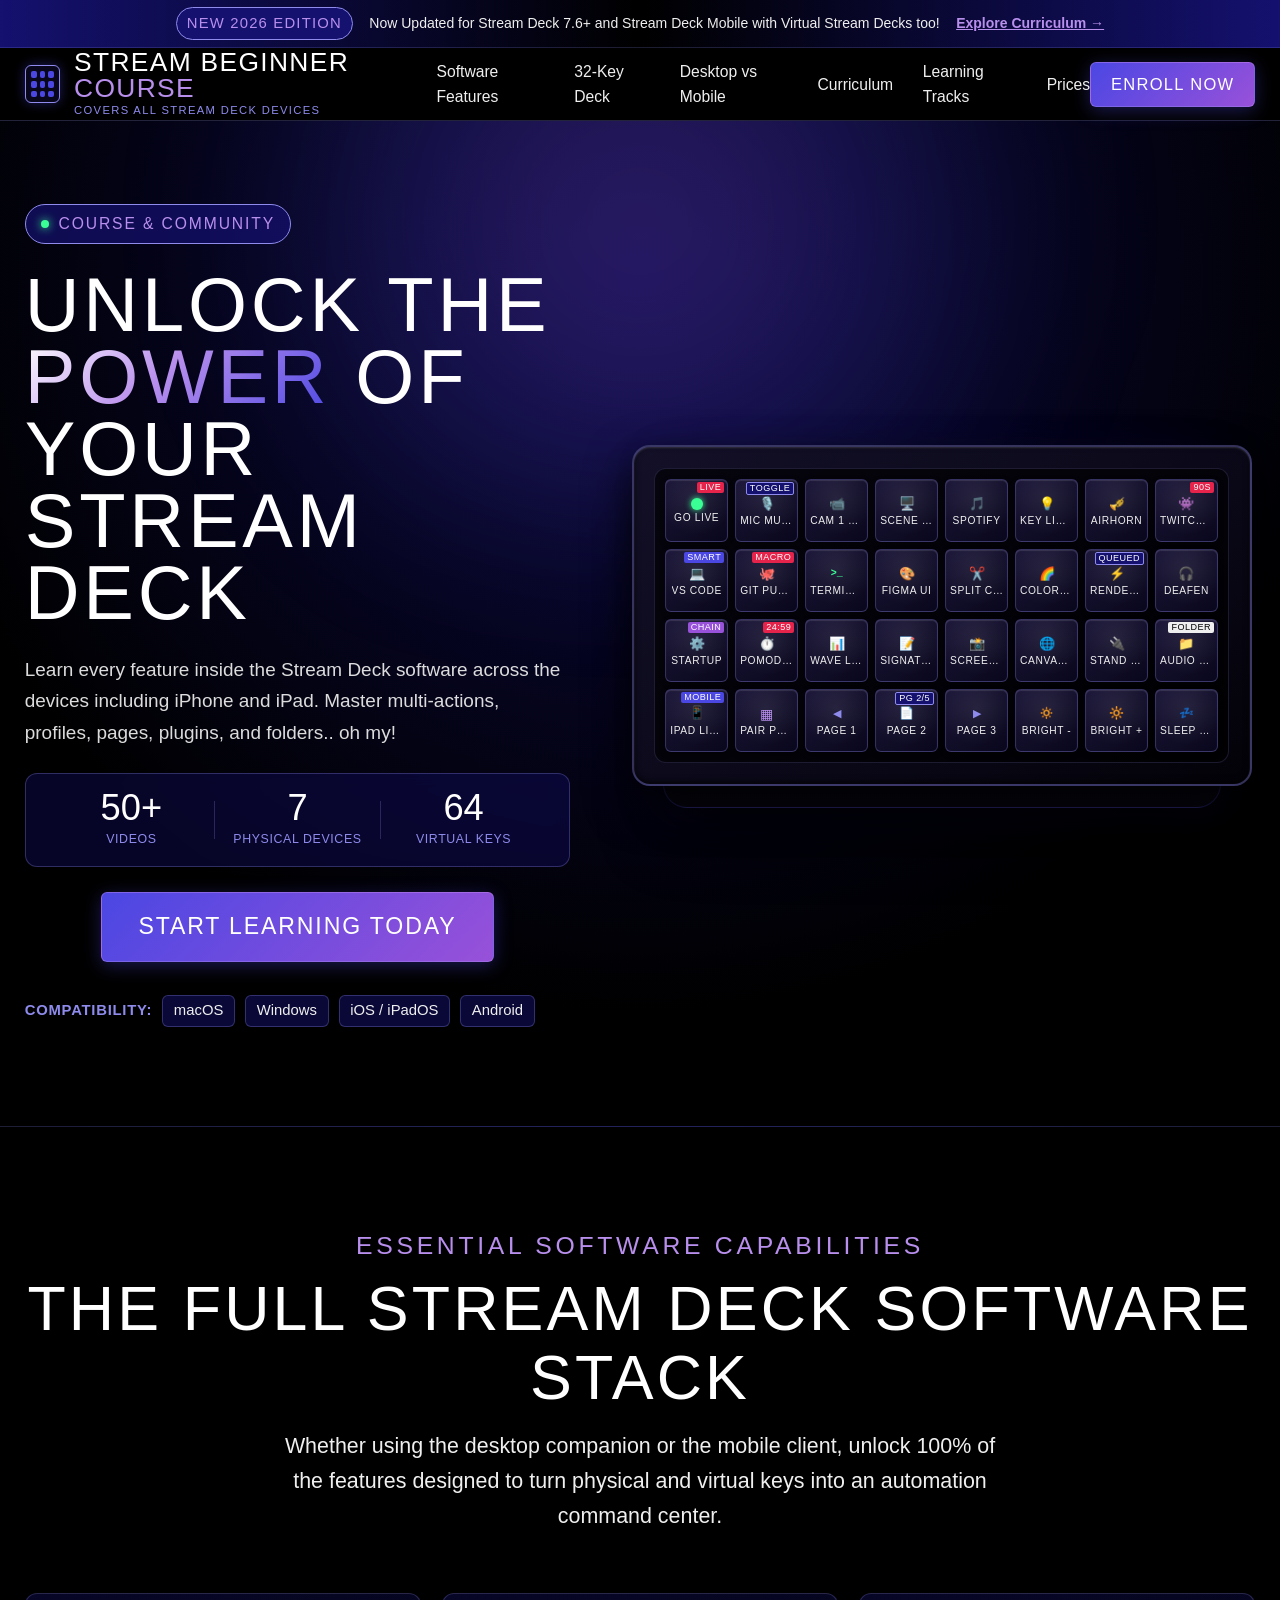
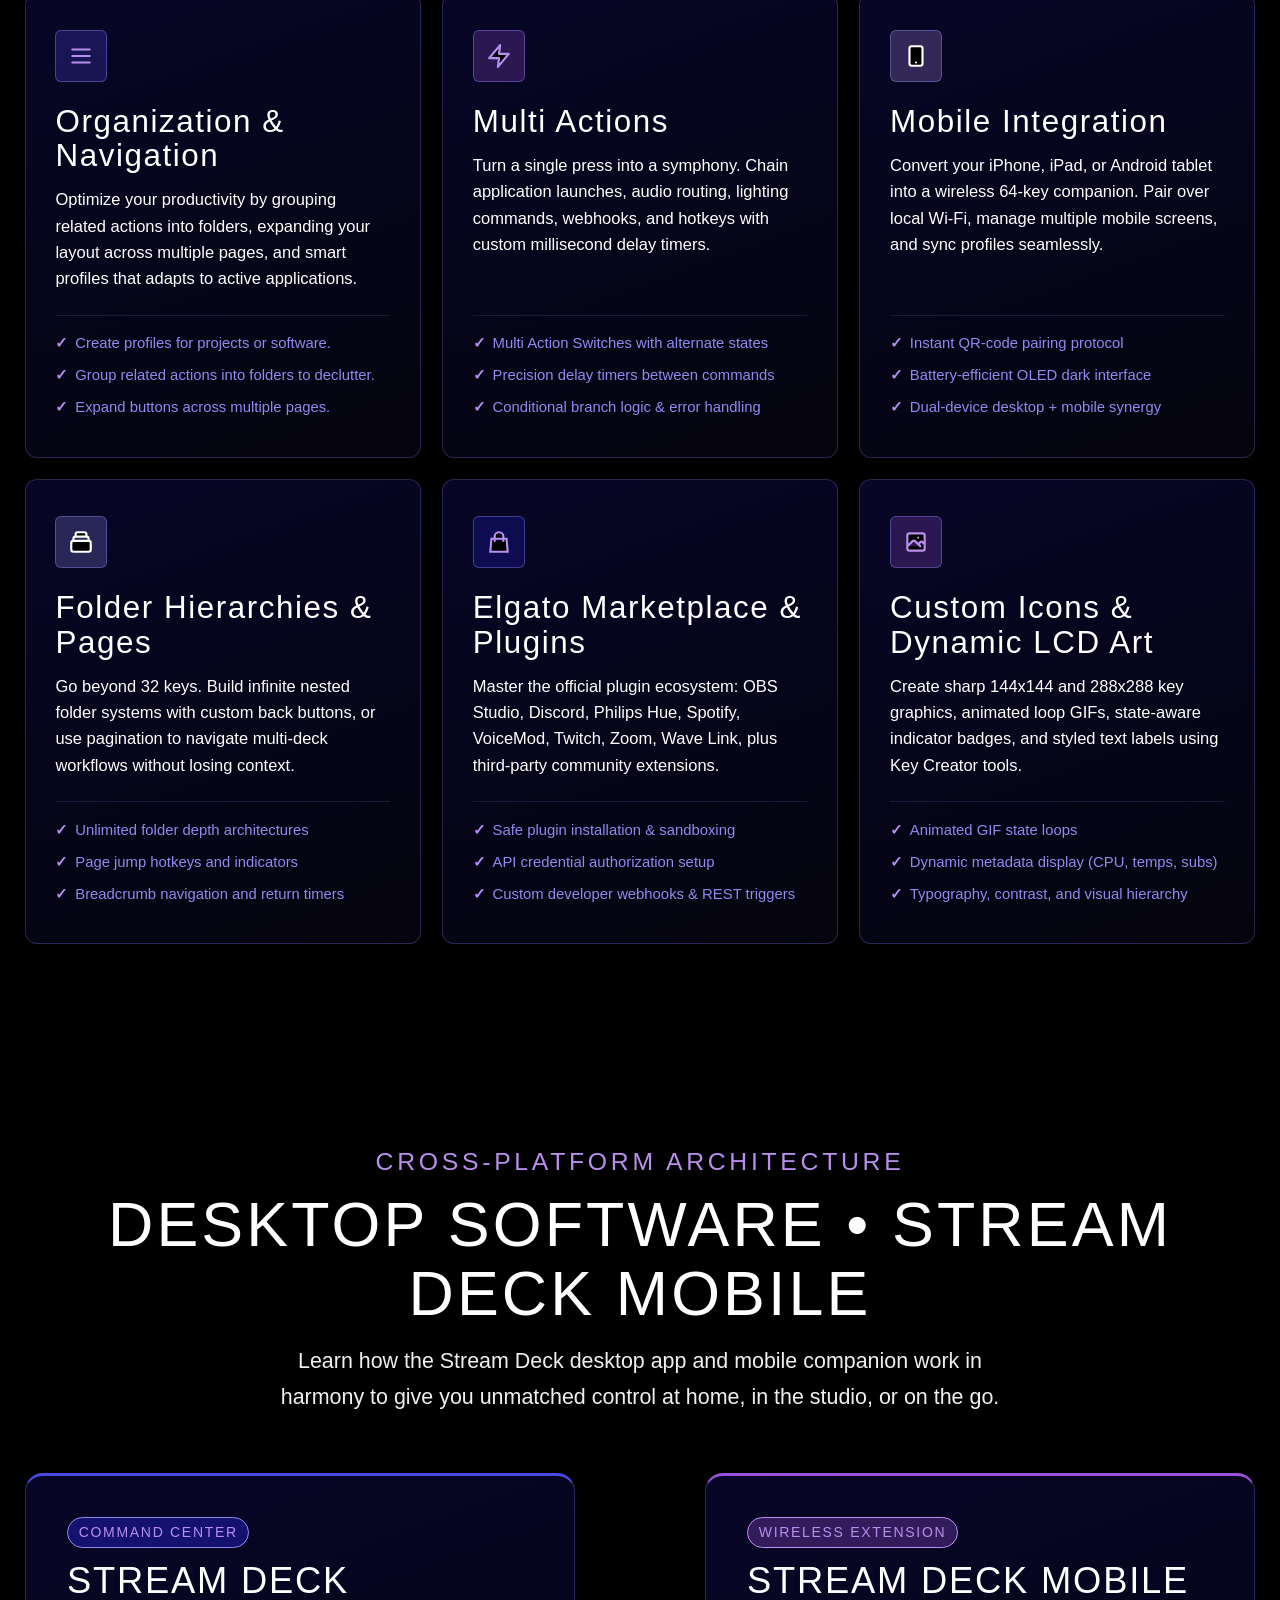
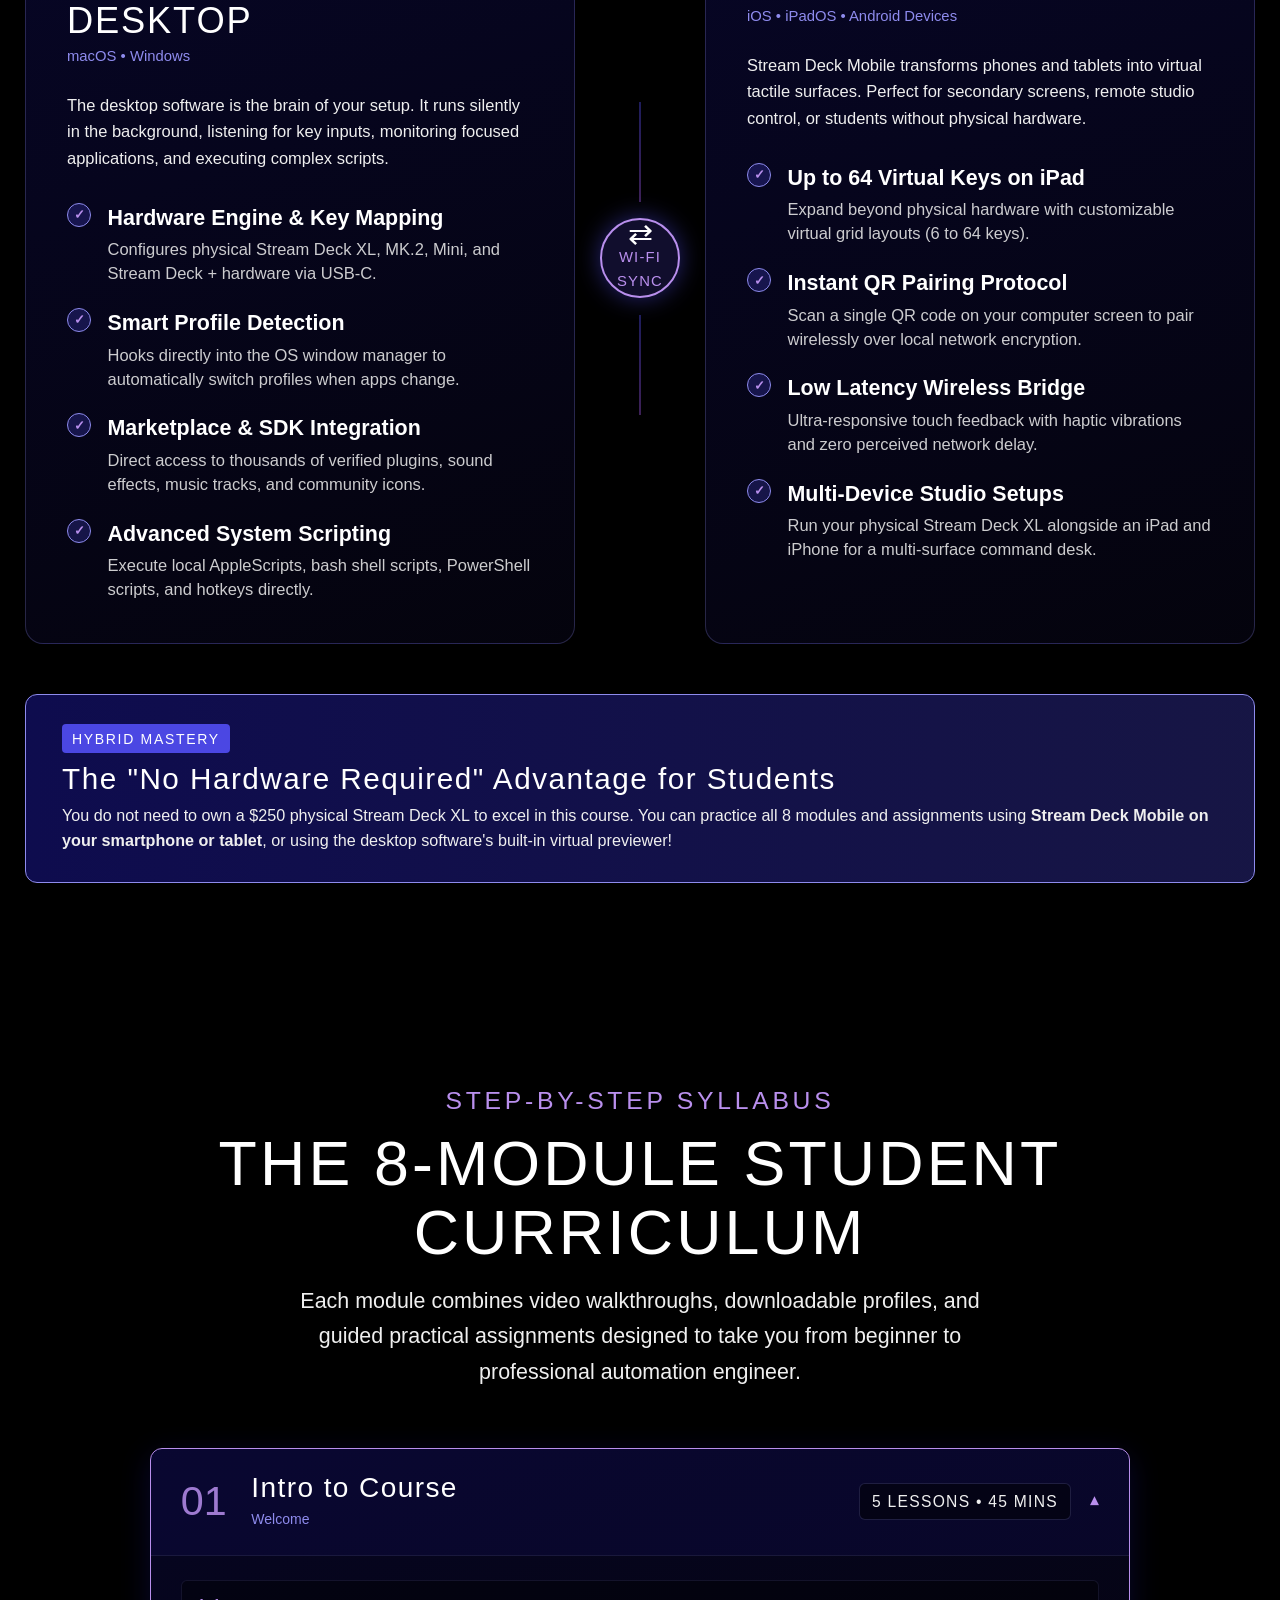
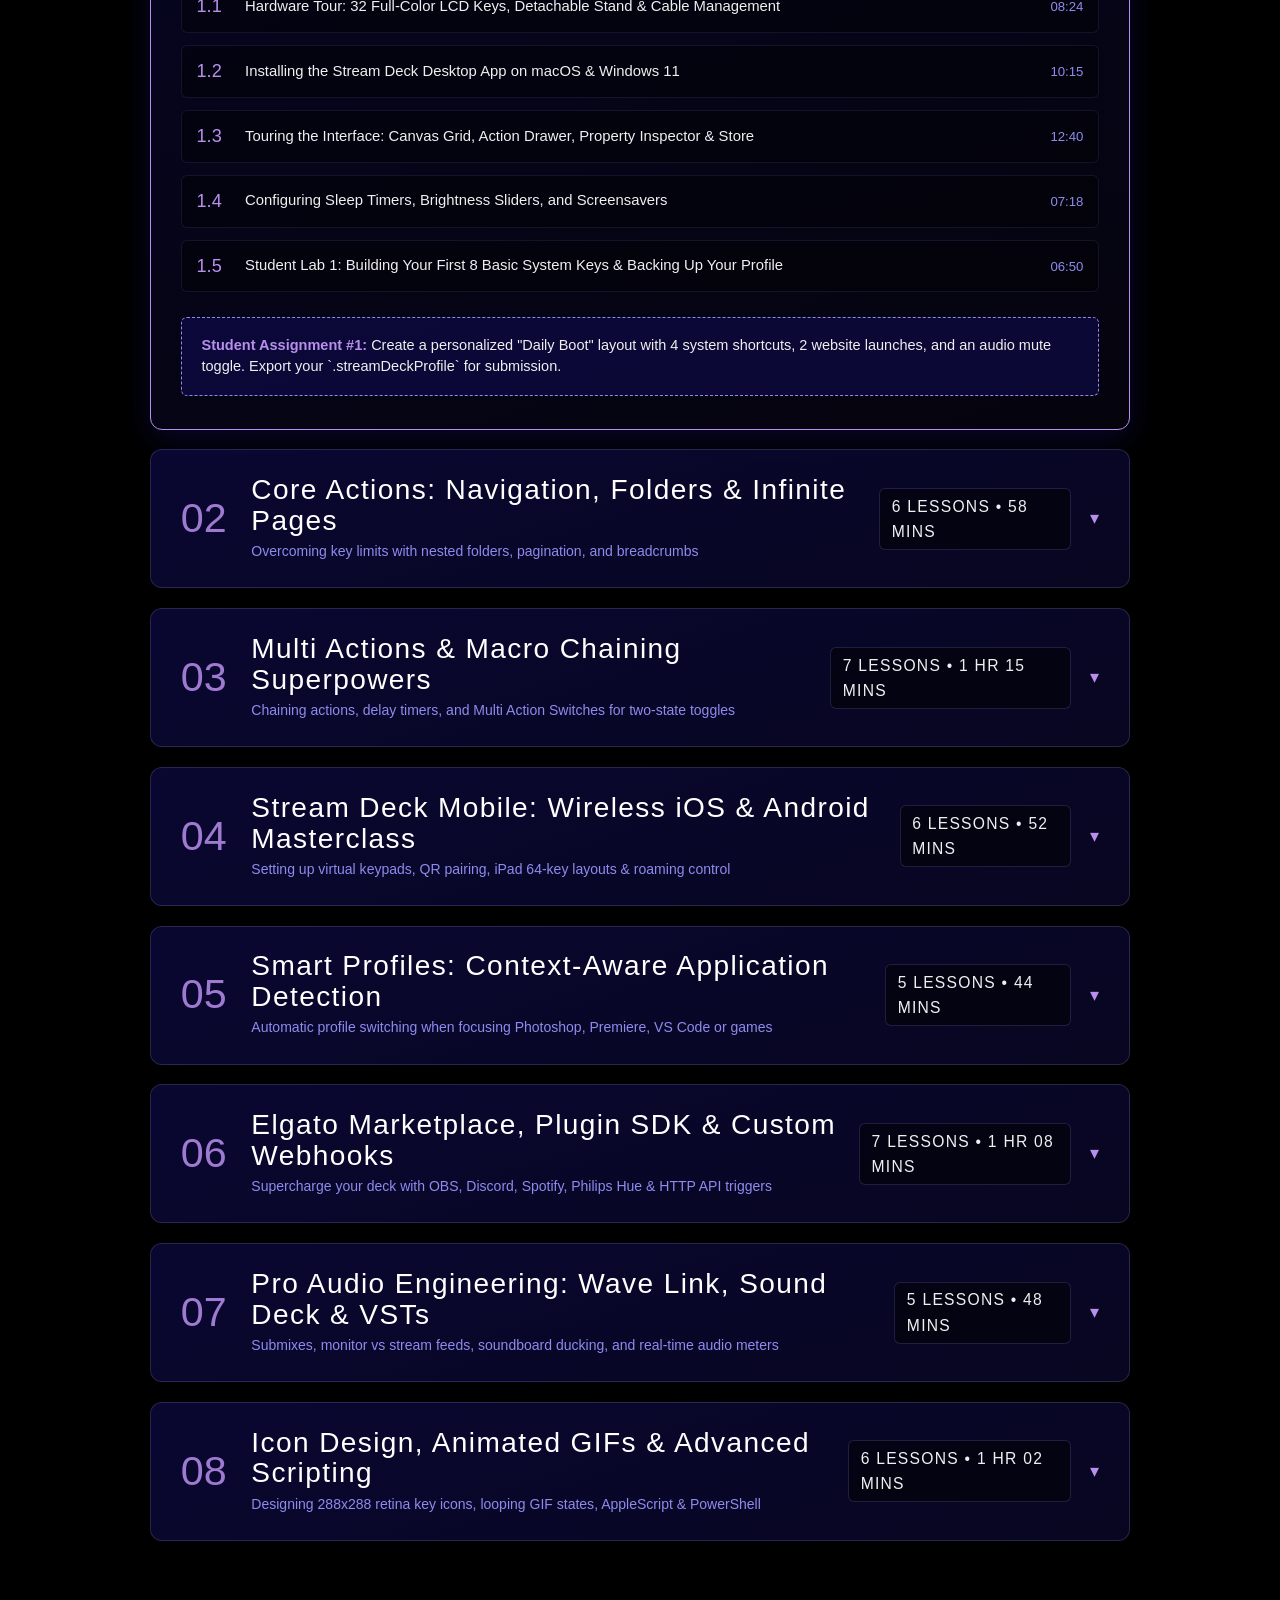
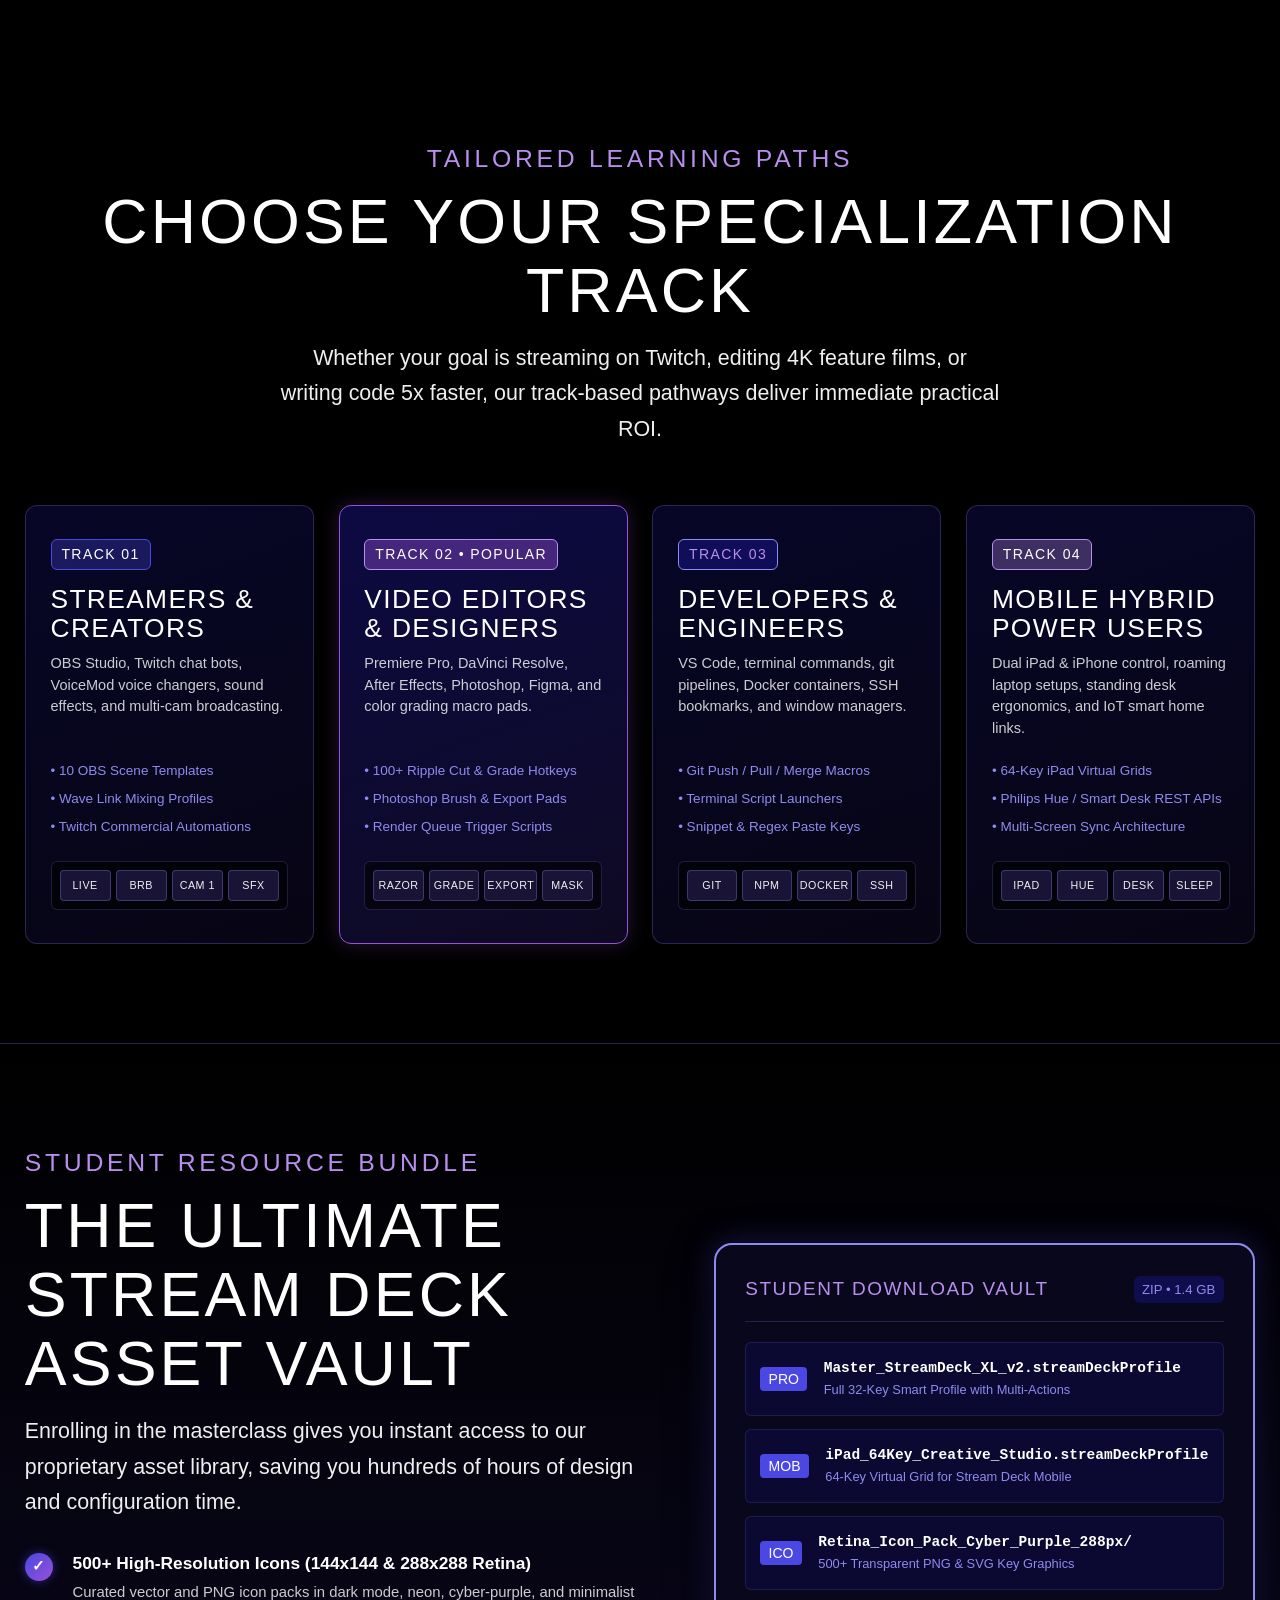
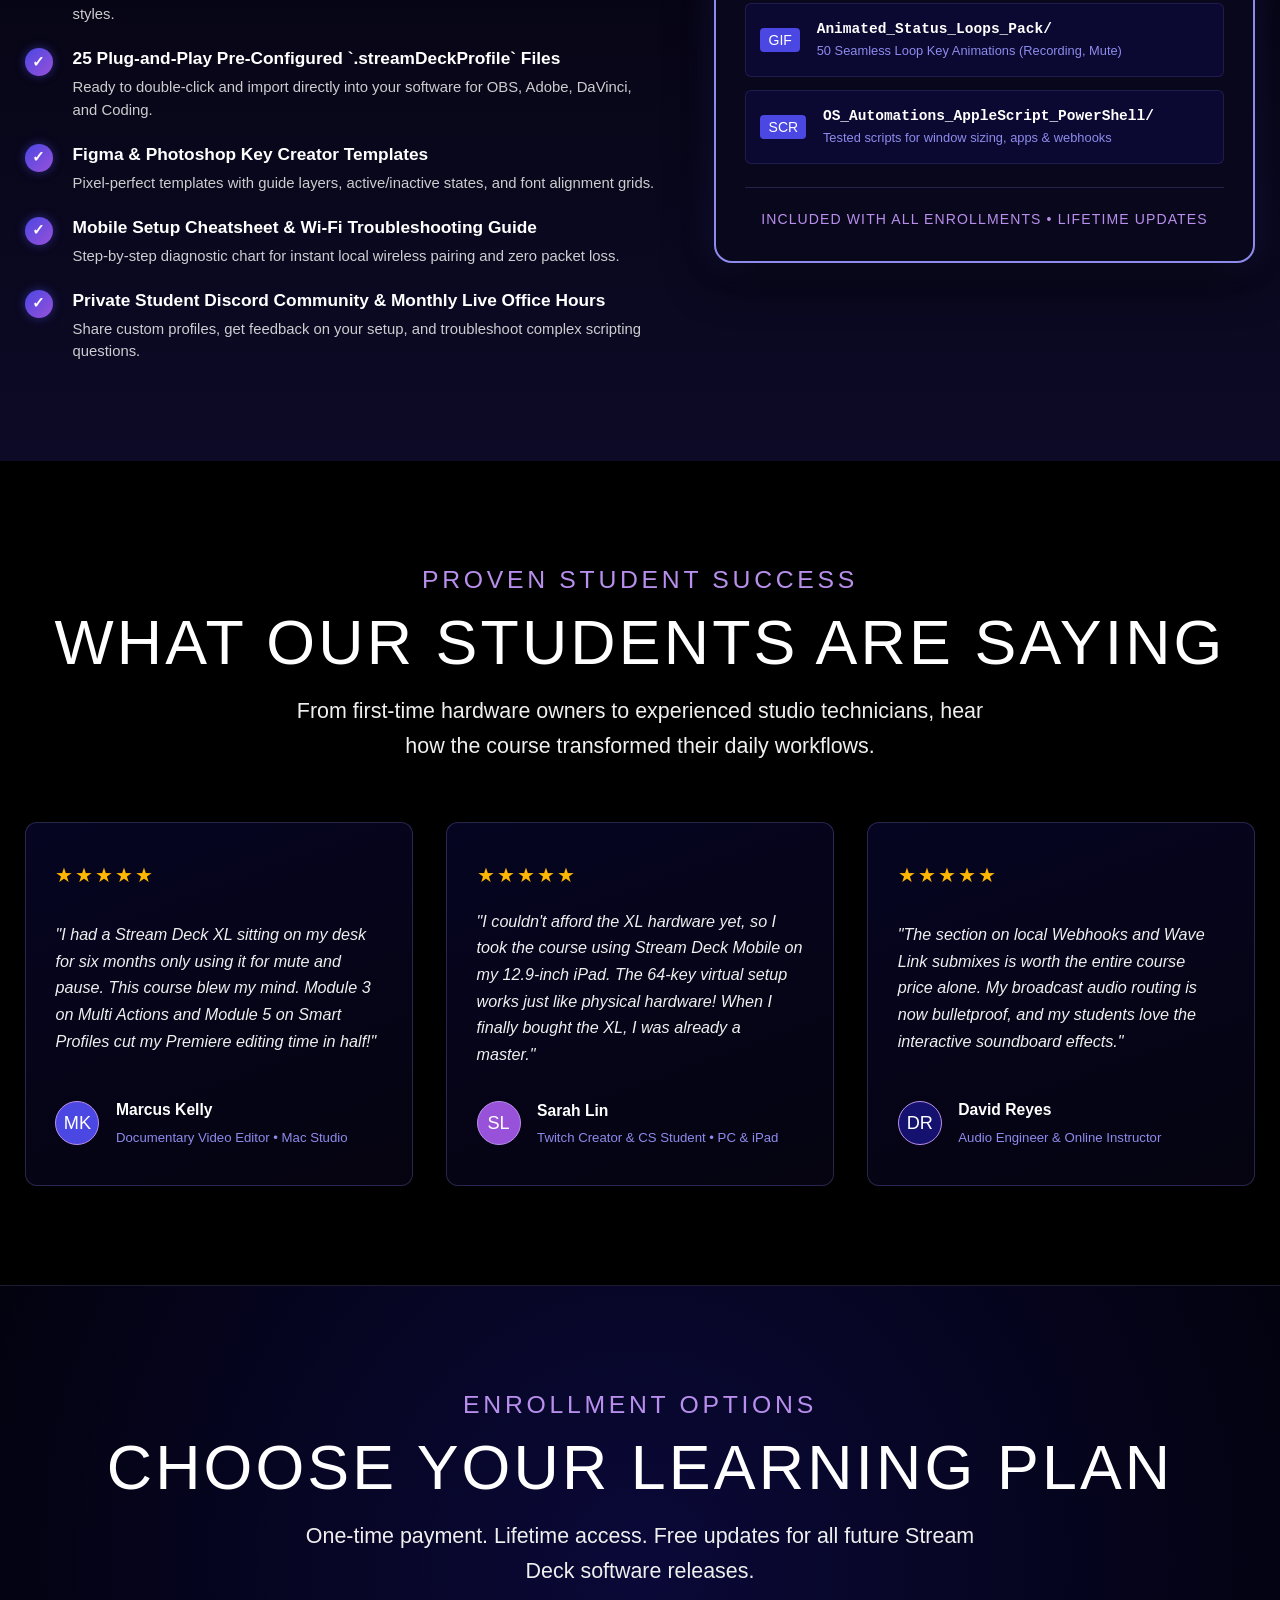
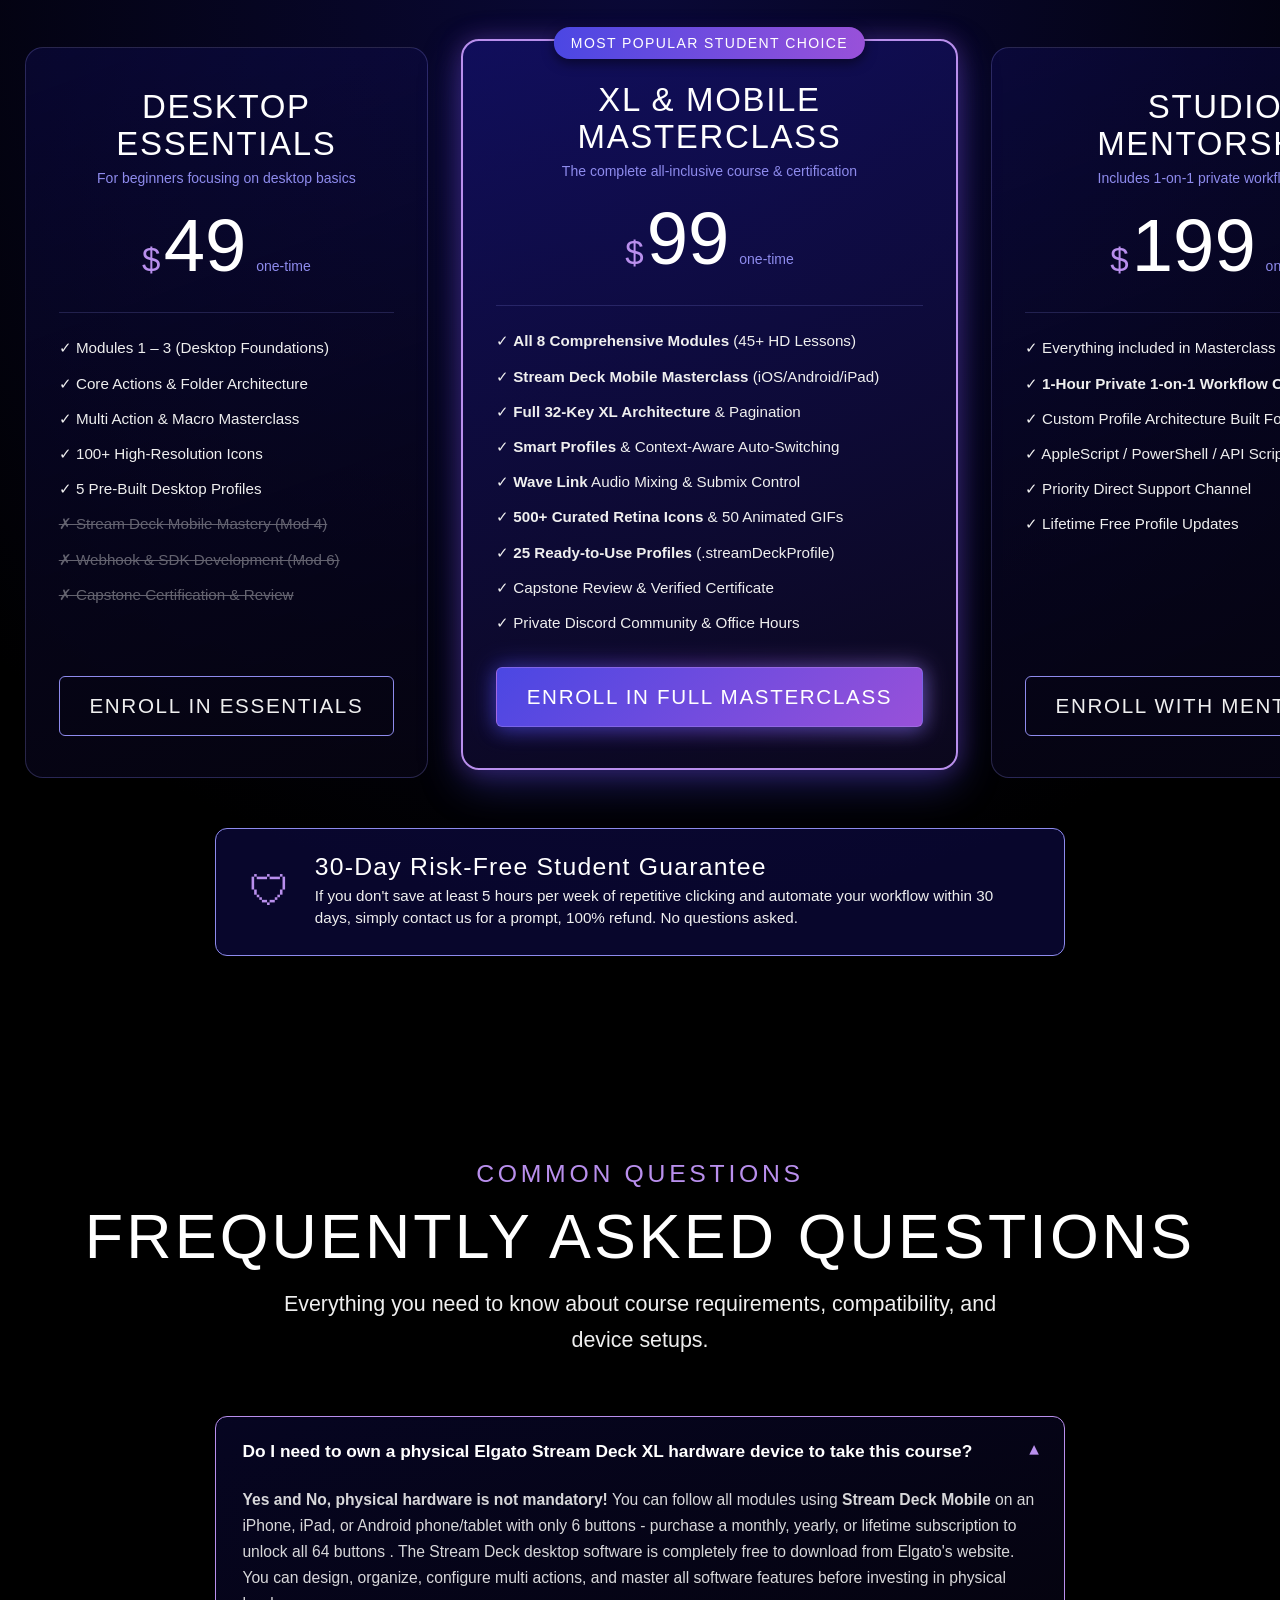
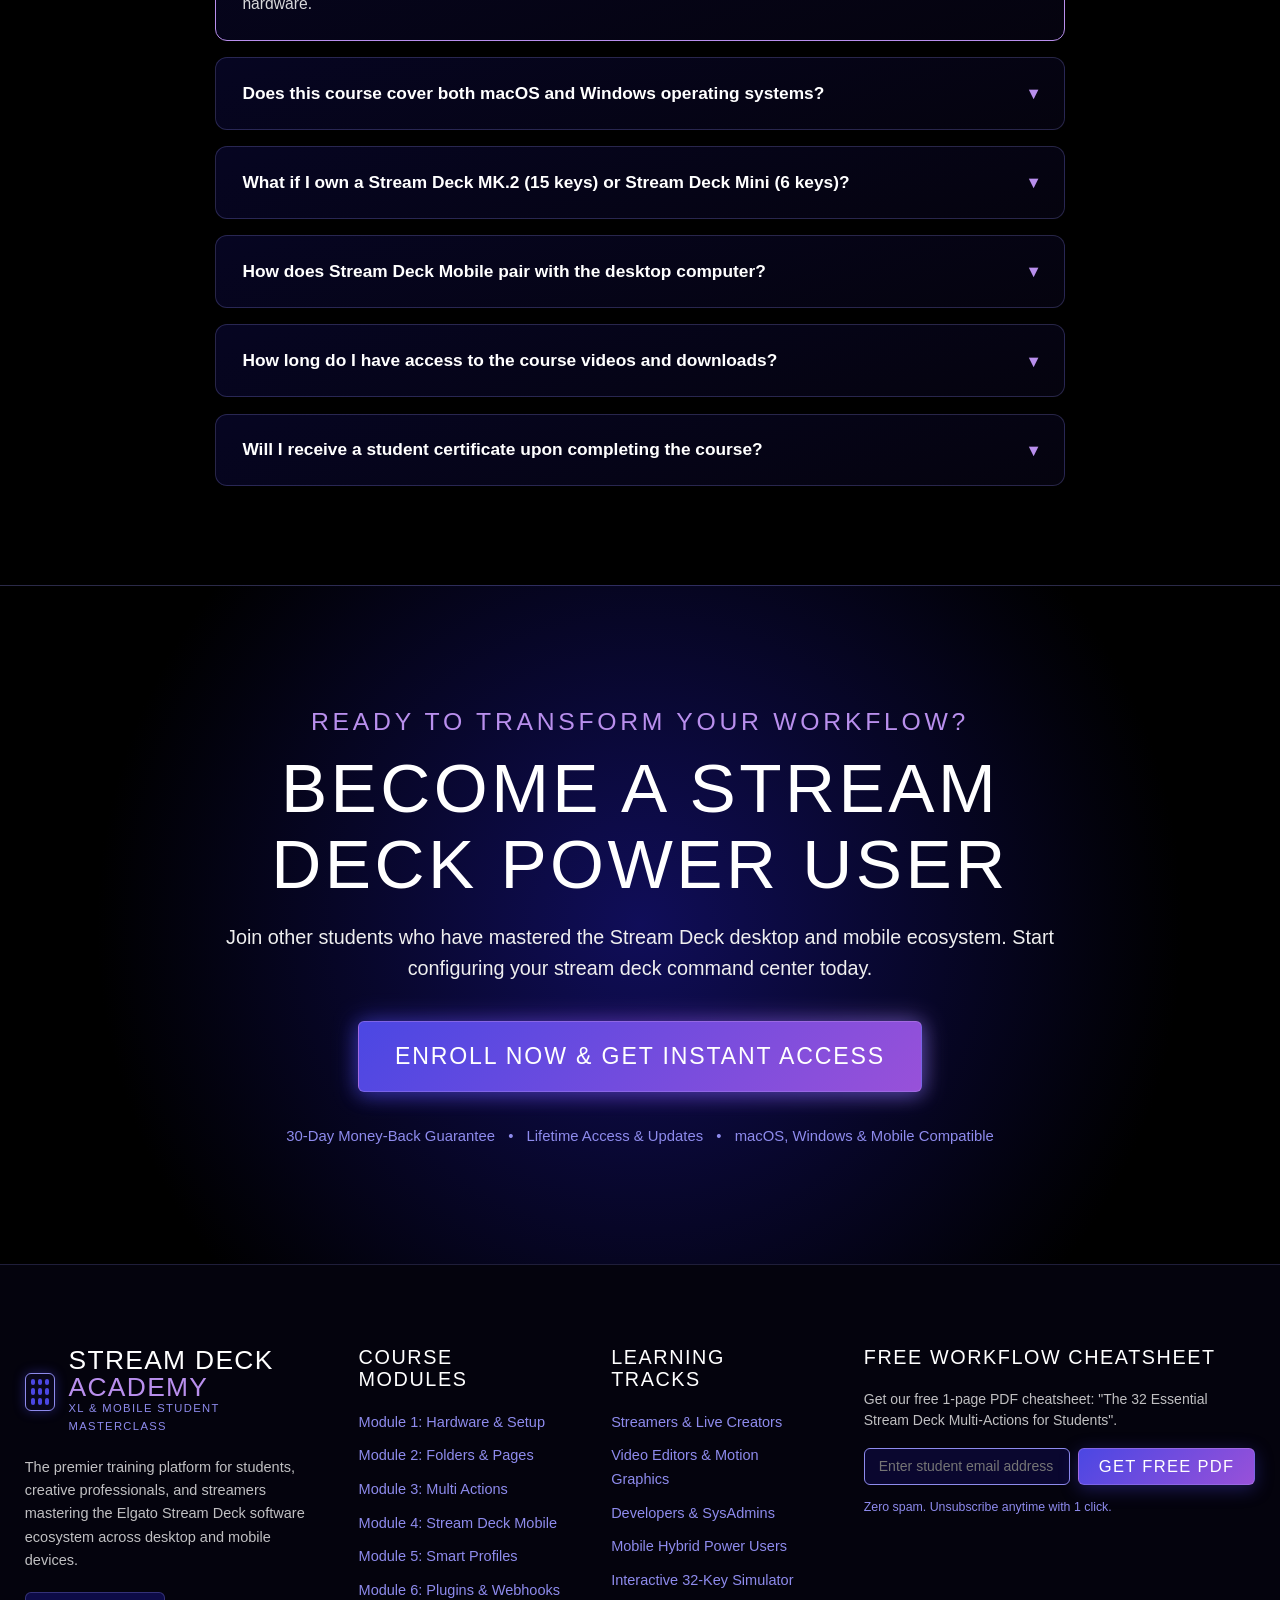
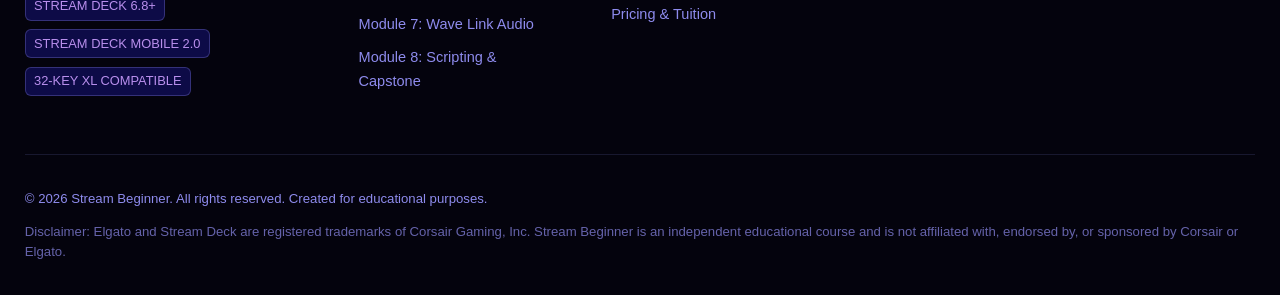
==== commit 9d4979e7: "Fix CSS edit modules" ====
--- a/index.html
+++ b/index.html
@@ -8,7 +8,7 @@
   <link rel="preconnect" href="https://fonts.googleapis.com">
   <link rel="preconnect" href="https://fonts.gstatic.com" crossorigin>
   <link href="https://fonts.googleapis.com/css2?family=Bebas+Neue&display=swap" rel="stylesheet">
-  <link rel="stylesheet" href="styles.css">
+  <link rel="stylesheet" href="style.css">
 </head>
 <body>
 
@@ -61,7 +61,7 @@
   <section class="hero-section">
     <div class="hero-glow-bg"></div>
     <div class="container hero-content">
-      <div class="hero-text-col red">
+      <div class="hero-text-col">
         <div class="hero-tag">
           <span class="pulse-dot"></span>
          <span>COURSE & COMMUNITY</span> 
@@ -773,8 +773,10 @@
             <div class="curr-header-left">
               <span class="curr-number">01</span>
               <div>
-                <h3 class="curr-title">Hardware Architecture & Software Setup</h3>
-                <span class="curr-subtitle">Unboxing the XL, ergonomic stand positioning, USB-C bandwidth & initial configuration</span>
+                <h3 class="curr-title">Intro to Course</h3>
+                <!-- <span class="curr-subtitle">Unboxing the XL, ergonomic stand positioning, USB-C bandwidth & initial configuration</span> -->
+                <span class="curr-subtitle">Welcome </span>
+
               </div>
             </div>
             <div class="curr-meta">
--- a/style.css
+++ b/style.css
@@ -0,0 +1,2249 @@
+/* ==========================================================================
+   STREAM DECK ACADEMY - DESIGN SYSTEM & STYLESHEET
+   Colors:
+     - #EFEFEF (Light Surface / Crisp Body Text)
+     - #000000 (Pure Black Background)
+     - #FFFFFF (Pure White Headings / Highlights)
+     - #14116F (Deep Navy Indigo)
+     - #9851D9 (Vibrant Purple)
+     - #B98FED (Soft Lavender)
+     - #8E8BED (Periwinkle Blue)
+     - #4B47E3 (Electric Royal Blue)
+   Typography:
+     - Bebas Neue (Google Font for punchy headings & key caps)
+     - Helvetica (System / Web fallback for readable body text)
+   ========================================================================== */
+
+:root {
+  /* Strict Palette */
+  --c-black: #000000;
+  --c-white: #FFFFFF;
+  --c-light-gray: #EFEFEF;
+  --c-navy: #14116F;
+  --c-purple: #9851D9;
+  --c-lavender: #B98FED;
+  --c-periwinkle: #8E8BED;
+  --c-blue: #4B47E3;
+  --c-red: #FF0000;
+
+  /* Surfaces & Transparencies derived strictly from the palette */
+  --surface-dark: #070614;
+  --surface-card: rgba(20, 17, 111, 0.22);
+  --surface-card-hover: rgba(75, 71, 227, 0.16);
+  --border-subtle: rgba(142, 139, 237, 0.25);
+  --border-focus: #4B47E3;
+  --border-glow: #9851D9;
+  
+  /* Typography */
+  --font-display: 'Bebas Neue', 'Helvetica Neue', Helvetica, Arial, sans-serif;
+  --font-body: 'Helvetica Neue', Helvetica, Arial, sans-serif;
+
+  /* Layout */
+  --max-width: 1300px;
+  --radius-sm: 6px;
+  --radius-md: 12px;
+  --radius-lg: 18px;
+  --radius-xl: 24px;
+}
+
+/* ==========================================================================
+   RESET & GLOBAL BASE STYLES
+   ========================================================================== */
+*, *::before, *::after {
+  box-sizing: border-box;
+  margin: 0;
+  padding: 0;
+}
+
+html {
+  scroll-behavior: smooth;
+  background-color: var(--c-black);
+  color: var(--c-light-gray);
+  font-family: var(--font-body);
+  font-size: 16.5px;
+  line-height: 1.6;
+  -webkit-font-smoothing: antialiased;
+  -moz-osx-font-smoothing: grayscale;
+}
+
+body {
+  background-color: var(--c-black);
+  color: var(--c-light-gray);
+  overflow-x: hidden;
+}
+/* =============================================================
+  CUSTOMIZED CSS 
+===============================================================*/
+.red {
+  border: 1px solid var(--c-red);
+}
+
+a {
+  color: inherit;
+  text-decoration: none;
+  transition: all 0.2s ease;
+}
+
+img, svg {
+  display: block;
+  max-width: 100%;
+}
+
+ul {
+  list-style: none;
+}
+
+.container {
+  width: 100%;
+  max-width: var(--max-width);
+  margin: 0 auto;
+  padding: 0 1.5rem;
+}
+
+/* ==========================================================================
+   TYPOGRAPHY UTILITIES
+   ========================================================================== */
+h1, h2, h3, h4, h5, h6 {
+  font-family: var(--font-display);
+  letter-spacing: 0.05em;
+  font-weight: 400;
+  line-height: 1.1;
+  color: var(--c-white);
+}
+
+.text-gradient {
+  background: linear-gradient(135deg, var(--c-white) 0%, var(--c-lavender) 45%, var(--c-blue) 100%);
+  -webkit-background-clip: text;
+  -webkit-text-fill-color: transparent;
+}
+
+.accent-text {
+  color: var(--c-lavender);
+}
+
+.section-eyebrow {
+  display: inline-block;
+  font-family: var(--font-display);
+  font-size: 1.5rem;
+  letter-spacing: 0.15em;
+  color: var(--c-lavender);
+  margin-bottom: 0.5rem;
+}
+
+.section-title {
+  font-size: clamp(2.4rem, 5vw, 3.8rem);
+  margin-bottom: 1rem;
+}
+
+.section-description {
+  max-width: 720px;
+  margin: 0 auto;
+  font-size: 1.3rem;
+  color: var(--c-light-gray);
+  /* opacity: 0.9; */
+  line-height: 1.65;
+}
+
+.text-center {
+  text-align: center;
+}
+
+/* ==========================================================================
+   BUTTONS & BADGES
+   ========================================================================== */
+.btn {
+  display: inline-flex;
+  align-items: center;
+  justify-content: center;
+  font-family: var(--font-display);
+  font-size: 1.25rem;
+  letter-spacing: 0.08em;
+  text-transform: uppercase;
+  padding: 0.75rem 1.8rem;
+  border-radius: var(--radius-sm);
+  cursor: pointer;
+  border: 1px solid transparent;
+  transition: all 0.25s cubic-bezier(0.16, 1, 0.3, 1);
+  text-decoration: none;
+  white-space: nowrap;
+}
+
+.btn-primary {
+  background: linear-gradient(135deg, var(--c-blue) 0%, var(--c-purple) 100%);
+  color: var(--c-white);
+  border-color: rgba(185, 143, 237, 0.4);
+  box-shadow: 0 4px 18px rgba(75, 71, 227, 0.35);
+}
+
+.btn-primary:hover {
+  background: linear-gradient(135deg, #5b57f0 0%, #aa64ec 100%);
+  box-shadow: 0 6px 24px rgba(152, 81, 217, 0.55);
+  transform: translateY(-2px);
+  color: var(--c-white);
+}
+
+.btn-secondary {
+  background: rgba(20, 17, 111, 0.6);
+  color: var(--c-light-gray);
+  border: 1px solid var(--c-periwinkle);
+  backdrop-filter: blur(10px);
+}
+
+.btn-secondary:hover {
+  background: rgba(75, 71, 227, 0.3);
+  border-color: var(--c-lavender);
+  color: var(--c-white);
+  transform: translateY(-2px);
+}
+
+.btn-outline {
+  background: transparent;
+  color: var(--c-light-gray);
+  border: 1px solid var(--c-periwinkle);
+}
+
+.btn-outline:hover {
+  border-color: var(--c-blue);
+  background: rgba(75, 71, 227, 0.15);
+  color: var(--c-white);
+}
+
+.btn-sm {
+  font-size: 1rem;
+  padding: 0.5rem 1.2rem;
+}
+
+.btn-lg {
+  font-size: 1.4rem;
+  padding: 0.95rem 2.2rem;
+}
+
+.btn-full {
+  width: 100%;
+}
+
+.btn-glow {
+  position: relative;
+}
+
+.btn-glow::after {
+  content: '';
+  position: absolute;
+  inset: -2px;
+  background: linear-gradient(90deg, var(--c-blue), var(--c-purple), var(--c-lavender));
+  border-radius: inherit;
+  z-index: -1;
+  filter: blur(12px);
+  opacity: 0.5;
+  transition: opacity 0.3s;
+}
+
+.btn-glow:hover::after {
+  opacity: 0.9;
+}
+
+.badge-pill {
+  display: inline-block;
+  background: var(--c-navy);
+  color: var(--c-lavender);
+  border: 1px solid var(--c-periwinkle);
+  font-family: var(--font-display);
+  font-size: 0.9rem;
+  letter-spacing: 0.08em;
+  padding: 0.2rem 0.6rem;
+  border-radius: 999px;
+}
+
+/* ==========================================================
+   TOP ANNOUNCEMENT BAR
+   ========================================================== */
+.top-announcement {
+  background: linear-gradient(90deg, var(--c-navy) 0%, var(--c-black) 50%, var(--c-navy) 100%);
+  border-bottom: 1px solid rgba(142, 139, 237, 0.2);
+  padding: 0.45rem 0;
+  font-size: 0.85rem;
+}
+
+.announcement-inner {
+  display: flex;
+  align-items: center;
+  justify-content: center;
+  gap: 1rem;
+  flex-wrap: wrap;
+  text-align: center;
+}
+
+.announcement-inner p {
+  color: var(--c-light-gray);
+  margin: 0;
+}
+
+.announcement-link {
+  color: var(--c-lavender);
+  font-weight: bold;
+  text-decoration: underline;
+}
+
+.announcement-link:hover {
+  color: var(--c-white);
+}
+
+/* ==========================================================
+   HEADER & NAVBAR
+   ========================================================== */
+.site-header {
+  position: sticky;
+  top: 0;
+  z-index: 100;
+  background: rgba(0, 0, 0, 0.88);
+  backdrop-filter: blur(16px);
+  -webkit-backdrop-filter: blur(16px);
+  border-bottom: 1px solid rgba(142, 139, 237, 0.25);
+  transition: background 0.3s ease;
+}
+
+.header-container {
+  display: flex;
+  align-items: center;
+  justify-content: space-between;
+  height: 72px;
+}
+
+.brand-logo {
+  display: flex;
+  align-items: center;
+  gap: 0.85rem;
+}
+
+.deck-icon-badge {
+  width: 38px;
+  height: 38px;
+  background: #09071c;
+  border: 1px solid var(--c-periwinkle);
+  border-radius: var(--radius-sm);
+  display: grid;
+  grid-template-columns: repeat(3, 1fr);
+  gap: 3px;
+  padding: 5px;
+  box-shadow: 0 0 12px rgba(75, 71, 227, 0.4);
+}
+
+.grid-dot {
+  background: var(--c-blue);
+  border-radius: 2px;
+  transition: background 0.2s;
+}
+
+.brand-logo:hover .grid-dot:nth-child(even) {
+  background: var(--c-purple);
+}
+
+.brand-logo:hover .grid-dot:nth-child(odd) {
+  background: var(--c-lavender);
+}
+
+.logo-text {
+  display: flex;
+  flex-direction: column;
+}
+
+.brand-title {
+  font-family: var(--font-display);
+  font-size: 1.6rem;
+  line-height: 1;
+  color: var(--c-white);
+  letter-spacing: 0.05em;
+}
+
+.brand-sub {
+  font-size: 0.68rem;
+  letter-spacing: 0.12em;
+  color: var(--c-periwinkle);
+  text-transform: uppercase;
+}
+
+.nav-links {
+  display: flex;
+  align-items: center;
+  gap: 1.8rem;
+}
+
+.nav-item {
+  font-size: 0.95rem;
+  color: var(--c-light-gray);
+  font-weight: 500;
+  position: relative;
+  padding: 0.3rem 0;
+}
+
+.nav-item::after {
+  content: '';
+  position: absolute;
+  bottom: 0;
+  left: 0;
+  width: 0%;
+  height: 2px;
+  background: var(--c-lavender);
+  transition: width 0.2s ease;
+}
+
+.nav-item:hover {
+  color: var(--c-white);
+}
+
+.nav-item:hover::after {
+  width: 100%;
+}
+
+.header-actions {
+  display: flex;
+  align-items: center;
+  gap: 1rem;
+}
+
+/* ==========================================================
+   HERO SECTION
+   ========================================================== */
+.hero-section {
+  position: relative;
+  padding: 5rem 0 6rem 0;
+  background: radial-gradient(circle at 50% 15%, rgba(20, 17, 111, 0.6) 0%, rgba(0, 0, 0, 0.95) 70%);
+  overflow: hidden;
+  border-bottom: 1px solid rgba(142, 139, 237, 0.2);
+}
+
+.hero-glow-bg {
+  position: absolute;
+  top: -200px;
+  left: 50%;
+  transform: translateX(-50%);
+  width: 900px;
+  height: 600px;
+  background: radial-gradient(circle, rgba(152, 81, 217, 0.25) 0%, rgba(75, 71, 227, 0.15) 50%, transparent 75%);
+  filter: blur(80px);
+  pointer-events: none;
+  z-index: 0;
+}
+
+.hero-content {
+  position: relative;
+  z-index: 1;
+  display: grid;
+  grid-template-columns: 1fr 1.15fr;
+  gap: 3.5rem;
+  align-items: center;
+}
+
+.hero-text-col {
+  display: flex;
+  flex-direction: column;
+  gap: 1.5rem;
+}
+
+.hero-tag {
+  display: inline-flex;
+  align-items: center;
+  gap: 0.6rem;
+  padding: 0.4rem 0.9rem;
+  background: rgba(20, 17, 111, 0.7);
+  border: 1px solid var(--c-periwinkle);
+  border-radius: 999px;
+  width: fit-content;
+  font-family: var(--font-display);
+  font-size: 0.95rem;
+  letter-spacing: 0.12em;
+  color: var(--c-lavender);
+}
+
+.pulse-dot {
+  width: 8px;
+  height: 8px;
+  background: #3aff94;
+  border-radius: 50%;
+  box-shadow: 0 0 10px #3aff94;
+  animation: pulse-glow 2s infinite ease-in-out;
+}
+
+@keyframes pulse-glow {
+  0%, 100% { opacity: 1; transform: scale(1); }
+  50% { opacity: 0.4; transform: scale(0.85); }
+}
+
+.hero-title {
+  font-size: clamp(3rem, 6vw, 4.6rem);
+  line-height: 0.95;
+}
+
+.hero-lead {
+  font-size: 1.15rem;
+  line-height: 1.65;
+  color: var(--c-light-gray);
+  opacity: 0.92;
+}
+
+.hero-stats-row {
+  display: flex;
+  align-items: center;
+  background: rgba(20, 17, 111, 0.35);
+  border: 1px solid rgba(142, 139, 237, 0.3);
+  border-radius: var(--radius-md);
+  padding: 1rem 1.4rem;
+  backdrop-filter: blur(8px);
+}
+
+.stat-box {
+  display: flex;
+  flex-direction: column;
+  flex: 1;
+  text-align: center;
+}
+
+.stat-number {
+  font-family: var(--font-display);
+  font-size: 2.2rem;
+  line-height: 1;
+  color: var(--c-white);
+}
+
+.stat-label {
+  font-size: 0.75rem;
+  letter-spacing: 0.05em;
+  color: var(--c-periwinkle);
+  text-transform: uppercase;
+  margin-top: 0.2rem;
+}
+
+.stat-divider {
+  width: 1px;
+  height: 38px;
+  background: rgba(142, 139, 237, 0.25);
+}
+
+.hero-cta-group {
+  display: flex;
+  align-items: center;
+  justify-content: center;
+  gap: 1.2rem;
+  flex-wrap: wrap;
+}
+
+.supported-platforms {
+  display: flex;
+  align-items: center;
+  gap: 0.6rem;
+  flex-wrap: wrap;
+  font-size: 0.85rem;
+  padding-top: 0.5rem;
+}
+
+.plat-label {
+  color: var(--c-periwinkle);
+  font-weight: 600;
+  font-size: 0.9rem;
+  text-transform: uppercase;
+  letter-spacing: 0.05em;
+}
+
+.plat-chip {
+  background: rgba(20, 17, 111, 0.5);
+  border: 1px solid rgba(142, 139, 237, 0.3);
+  padding: 0.2rem 0.65rem;
+  border-radius: var(--radius-sm);
+  font-size: 0.9rem;
+  color: var(--c-light-gray);
+}
+
+/* ==========================================================
+   HERO HARDWARE VISUALIZATION: ELGATO STREAM DECK XL
+   ========================================================== */
+.hero-visual-col {
+  display: flex;
+  justify-content: center;
+  position: relative;
+}
+
+.deck-hardware-frame {
+  position: relative;
+  width: 100%;
+  max-width: 620px;
+}
+
+.deck-hardware-stand {
+  position: absolute;
+  top: 18px;
+  left: 5%;
+  right: 5%;
+  bottom: -22px;
+  background: linear-gradient(180deg, #181530 0%, #06050e 100%);
+  border-radius: var(--radius-xl);
+  border: 1px solid rgba(75, 71, 227, 0.3);
+  box-shadow: 0 25px 60px rgba(0, 0, 0, 0.9), 0 0 40px rgba(20, 17, 111, 0.5);
+  z-index: 0;
+}
+
+.deck-hardware-body {
+  position: relative;
+  z-index: 1;
+  background: linear-gradient(145deg, #131028 0%, #0a0817 60%, #030208 100%);
+  border: 2px solid rgba(142, 139, 237, 0.35);
+  border-radius: var(--radius-lg);
+  padding: 1.25rem;
+  box-shadow: 
+    inset 0 1px 2px rgba(255, 255, 255, 0.15),
+    inset 0 -2px 6px rgba(0, 0, 0, 0.8),
+    0 18px 45px rgba(0, 0, 0, 0.85);
+}
+
+.deck-header-bar {
+  display: flex;
+  justify-content: space-between;
+  align-items: center;
+  margin-bottom: 0.9rem;
+  padding: 0 0.3rem;
+}
+
+.deck-brand-pill {
+  font-family: var(--font-display);
+  font-size: 1rem;
+  letter-spacing: 0.12em;
+  color: var(--c-lavender);
+}
+
+.deck-status-live {
+  display: flex;
+  align-items: center;
+  gap: 0.4rem;
+  font-size: 0.72rem;
+  font-weight: 600;
+  letter-spacing: 0.08em;
+  color: var(--c-periwinkle);
+}
+
+.status-indicator-dot {
+  width: 7px;
+  height: 7px;
+  background: #3aff94;
+  border-radius: 50%;
+  box-shadow: 0 0 6px #3aff94;
+}
+
+/* 8x4 Grid for Hero */
+.keys-grid-hero {
+  display: grid;
+  grid-template-columns: repeat(8, 1fr);
+  gap: 7px;
+  background: rgba(0, 0, 0, 0.65);
+  padding: 10px;
+  border-radius: var(--radius-md);
+  border: 1px solid rgba(142, 139, 237, 0.18);
+}
+
+/* LCD Key Base Styling */
+.lcd-key {
+  position: relative;
+  aspect-ratio: 1 / 1;
+  background: linear-gradient(145deg, #1b1638 0%, #09071c 100%);
+  border: 1px solid rgba(142, 139, 237, 0.3);
+  border-radius: 6px;
+  display: flex;
+  flex-direction: column;
+  align-items: center;
+  justify-content: center;
+  padding: 4px;
+  cursor: pointer;
+  box-shadow: 
+    inset 0 1px 1px rgba(255, 255, 255, 0.12),
+    0 2px 5px rgba(0, 0, 0, 0.5);
+  transition: all 0.18s cubic-bezier(0.16, 1, 0.3, 1);
+  overflow: hidden;
+  user-select: none;
+}
+
+.lcd-key::before {
+  content: '';
+  position: absolute;
+  inset: 0;
+  background: radial-gradient(circle at 50% 30%, rgba(255, 255, 255, 0.08) 0%, transparent 70%);
+  pointer-events: none;
+}
+
+.lcd-key:hover {
+  transform: translateY(-2px) scale(1.04);
+  border-color: var(--c-lavender);
+  box-shadow: 
+    0 0 15px rgba(75, 71, 227, 0.6),
+    inset 0 1px 3px rgba(255, 255, 255, 0.3);
+  z-index: 2;
+}
+
+.lcd-key:active {
+  transform: translateY(1px) scale(0.98);
+  box-shadow: 0 0 5px rgba(75, 71, 227, 0.4);
+}
+
+.key-badge {
+  position: absolute;
+  top: 2px;
+  right: 3px;
+  font-family: var(--font-display);
+  font-size: 0.55rem;
+  letter-spacing: 0.05em;
+  background: #e6234b;
+  color: var(--c-white);
+  padding: 0 3px;
+  border-radius: 2px;
+  line-height: 1.2;
+}
+
+.key-badge-alt {
+  background: var(--c-navy);
+  border: 1px solid var(--c-periwinkle);
+}
+
+.key-badge-blue {
+  background: var(--c-blue);
+}
+
+.key-badge-purple {
+  background: var(--c-purple);
+}
+
+.key-badge-white {
+  background: var(--c-light-gray);
+  color: var(--c-black);
+}
+
+.key-icon {
+  width: 18px;
+  height: 18px;
+  margin-bottom: 3px;
+  position: relative;
+  display: flex;
+  align-items: center;
+  justify-content: center;
+}
+
+.key-label {
+  font-family: var(--font-display);
+  font-size: 0.62rem;
+  letter-spacing: 0.06em;
+  color: var(--c-light-gray);
+  text-align: center;
+  line-height: 1;
+  text-transform: uppercase;
+  max-width: 100%;
+  overflow: hidden;
+  text-overflow: ellipsis;
+  white-space: nowrap;
+}
+
+/* CSS Key Icons for Hero */
+.obs-icon { background: #3aff94; border-radius: 50%; box-shadow: 0 0 6px #3aff94; width: 12px; height: 12px; }
+.mic-icon::before { content: '🎙️'; font-size: 13px; }
+.cam-icon::before { content: '📹'; font-size: 13px; }
+.screen-icon::before { content: '🖥️'; font-size: 13px; }
+.music-icon::before { content: '🎵'; font-size: 13px; }
+.light-icon::before { content: '💡'; font-size: 13px; }
+.sfx-icon::before { content: '🎺'; font-size: 13px; }
+.twitch-icon::before { content: '👾'; font-size: 13px; }
+.code-icon::before { content: '💻'; font-size: 13px; }
+.git-icon::before { content: '🐙'; font-size: 13px; }
+.term-icon::before { content: '>_'; font-family: monospace; font-size: 10px; font-weight: bold; color: #3aff94; }
+.figma-icon::before { content: '🎨'; font-size: 13px; }
+.cut-icon::before { content: '✂️'; font-size: 13px; }
+.color-icon::before { content: '🌈'; font-size: 13px; }
+.render-icon::before { content: '⚡'; font-size: 13px; }
+.discord-icon::before { content: '🎧'; font-size: 13px; }
+.power-icon::before { content: '⚙️'; font-size: 13px; }
+.timer-icon::before { content: '⏱️'; font-size: 13px; }
+.wave-icon::before { content: '📊'; font-size: 13px; }
+.text-icon::before { content: '📝'; font-size: 13px; }
+.crop-icon::before { content: '📸'; font-size: 13px; }
+.globe-icon::before { content: '🌐'; font-size: 13px; }
+.api-icon::before { content: '🔌'; font-size: 13px; }
+.folder-icon::before { content: '📁'; font-size: 13px; }
+.mobile-icon::before { content: '📱'; font-size: 13px; }
+.qr-icon::before { content: '▦'; font-size: 14px; color: var(--c-lavender); }
+.left-arrow-icon::before { content: '◀'; font-size: 11px; color: var(--c-periwinkle); }
+.page-icon::before { content: '📄'; font-size: 12px; }
+.right-arrow-icon::before { content: '▶'; font-size: 11px; color: var(--c-periwinkle); }
+.dim-icon::before { content: '🔅'; font-size: 12px; }
+.bright-icon::before { content: '🔆'; font-size: 12px; }
+.sleep-icon::before { content: '💤'; font-size: 12px; }
+
+.deck-footer-bar {
+  display: flex;
+  justify-content: space-between;
+  align-items: center;
+  margin-top: 0.85rem;
+  padding: 0 0.3rem;
+  font-size: 0.68rem;
+  color: var(--c-periwinkle);
+  letter-spacing: 0.06em;
+}
+
+.deck-mode-tag {
+  color: var(--c-lavender);
+  font-weight: 600;
+}
+
+/* ==========================================================
+   SECTION COMMON STYLING
+   ========================================================== */
+.section {
+  padding: 6rem 0;
+  position: relative;
+}
+
+.section-header {
+  margin-bottom: 3.5rem;
+}
+
+.section-dark {
+  background-color: var(--c-black);
+}
+
+/* ==========================================================
+   FEATURES GRID (6 CAPABILITIES)
+   ========================================================== */
+.features-grid {
+  display: grid;
+  grid-template-columns: repeat(3, 1fr);
+  gap: 1.3rem;
+}
+
+.feature-card {
+  background: linear-gradient(160deg, rgba(20, 17, 111, 0.35) 0%, rgba(7, 6, 20, 0.7) 100%);
+  border: 1px solid var(--border-subtle);
+  border-radius: var(--radius-md);
+  padding: 2.2rem 1.8rem;
+  transition: all 0.3s cubic-bezier(0.16, 1, 0.3, 1);
+  position: relative;
+  display: flex;
+  flex-direction: column;
+}
+
+.feature-card:hover {
+  border-color: var(--c-lavender);
+  transform: translateY(-5px);
+  box-shadow: 0 12px 30px rgba(75, 71, 227, 0.25);
+  background: linear-gradient(160deg, rgba(20, 17, 111, 0.5) 0%, rgba(15, 12, 38, 0.85) 100%);
+}
+
+.feature-icon-wrap {
+  width: 52px;
+  height: 52px;
+  border-radius: var(--radius-sm);
+  display: flex;
+  align-items: center;
+  justify-content: center;
+  margin-bottom: 1.4rem;
+  border: 1px solid rgba(142, 139, 237, 0.4);
+}
+
+.bg-blue { background: rgba(75, 71, 227, 0.25); color: var(--c-lavender); }
+.bg-purple { background: rgba(152, 81, 217, 0.25); color: var(--c-lavender); }
+.bg-lavender { background: rgba(185, 143, 237, 0.25); color: var(--c-white); }
+.bg-periwinkle { background: rgba(142, 139, 237, 0.25); color: var(--c-white); }
+.bg-navy { background: rgba(20, 17, 111, 0.6); color: var(--c-lavender); }
+
+.svg-feat {
+  width: 26px;
+  height: 26px;
+}
+
+.feature-title {
+  font-family: var(--font-display);
+  font-size: 1.9rem;
+  letter-spacing: 0.05em;
+  margin-bottom: 0.75rem;
+  color: var(--c-white);
+}
+
+.feature-text {
+  font-size: 1rem;
+  color: var(--c-white);
+  /* opacity: 0.88; */
+  line-height: 1.6;
+  margin-bottom: 1.4rem;
+  flex-grow: 1;
+}
+
+.feature-checklist {
+  border-top: 1px solid rgba(142, 139, 237, 0.15);
+  padding-top: 1rem;
+  display: flex;
+  flex-direction: column;
+  gap: 0.5rem;
+}
+
+.feature-checklist li {
+  font-size: 0.9rem;
+  color: var(--c-periwinkle);
+  position: relative;
+  padding-left: 1.2rem;
+}
+
+.feature-checklist li::before {
+  content: '✓';
+  position: absolute;
+  left: 0;
+  color: var(--c-lavender);
+  font-weight: bold;
+}
+
+/* ==========================================================
+   INTERACTIVE 32-KEY SIMULATOR SECTION
+   ========================================================== */
+.section-simulator {
+  background: linear-gradient(180deg, var(--c-black) 0%, #0d0a27 50%, var(--c-black) 100%);
+  border-top: 1px solid rgba(142, 139, 237, 0.2);
+  border-bottom: 1px solid rgba(142, 139, 237, 0.2);
+}
+
+.sim-showcase-card {
+  background: linear-gradient(150deg, #100d28 0%, #060412 100%);
+  border: 2px solid rgba(142, 139, 237, 0.35);
+  border-radius: var(--radius-lg);
+  padding: 2rem;
+  box-shadow: 0 20px 50px rgba(0, 0, 0, 0.8), 0 0 35px rgba(20, 17, 111, 0.4);
+}
+
+.sim-meta-bar {
+  display: flex;
+  justify-content: space-between;
+  align-items: center;
+  flex-wrap: wrap;
+  gap: 1rem;
+  padding-bottom: 1.4rem;
+  border-bottom: 1px solid rgba(142, 139, 237, 0.2);
+  margin-bottom: 1.5rem;
+  font-size: 0.88rem;
+  color: var(--c-light-gray);
+}
+
+.sim-meta-group {
+  display: flex;
+  align-items: center;
+  gap: 0.5rem;
+}
+
+.sim-dot-badge {
+  width: 9px;
+  height: 9px;
+  background: #3aff94;
+  border-radius: 50%;
+  box-shadow: 0 0 8px #3aff94;
+}
+
+.sim-legend {
+  display: flex;
+  gap: 0.6rem;
+  flex-wrap: wrap;
+}
+
+.legend-chip {
+  font-family: var(--font-display);
+  font-size: 0.85rem;
+  letter-spacing: 0.06em;
+  padding: 0.15rem 0.55rem;
+  border-radius: var(--radius-sm);
+  border: 1px solid transparent;
+}
+
+.legend-stream { background: rgba(75, 71, 227, 0.25); color: #7f7cff; border-color: #4B47E3; }
+.legend-creative { background: rgba(152, 81, 217, 0.25); color: #c48df5; border-color: #9851D9; }
+.legend-macro { background: rgba(20, 17, 111, 0.6); color: #B98FED; border-color: #8E8BED; }
+.legend-mobile { background: rgba(185, 143, 237, 0.2); color: #FFFFFF; border-color: #B98FED; }
+
+.sim-deck-chassis {
+  background: #04030a;
+  border: 1px solid rgba(142, 139, 237, 0.25);
+  border-radius: var(--radius-md);
+  padding: 1.2rem;
+  box-shadow: inset 0 2px 10px rgba(0, 0, 0, 0.9);
+}
+
+.sim-grid-32 {
+  display: grid;
+  grid-template-columns: repeat(8, 1fr);
+  gap: 10px;
+}
+
+.sim-key {
+  position: relative;
+  aspect-ratio: 1 / 1;
+  background: linear-gradient(145deg, #161233 0%, #0a081a 100%);
+  border: 1px solid rgba(142, 139, 237, 0.25);
+  border-radius: 8px;
+  display: flex;
+  flex-direction: column;
+  align-items: center;
+  justify-content: center;
+  padding: 6px;
+  cursor: pointer;
+  box-shadow: 
+    inset 0 1px 1px rgba(255, 255, 255, 0.1),
+    0 4px 8px rgba(0, 0, 0, 0.6);
+  transition: all 0.2s cubic-bezier(0.16, 1, 0.3, 1);
+}
+
+.sim-corner {
+  position: absolute;
+  top: 3px;
+  left: 5px;
+  font-family: var(--font-display);
+  font-size: 0.65rem;
+  color: var(--c-periwinkle);
+  opacity: 0.6;
+}
+
+.sim-icon-box {
+  font-family: var(--font-display);
+  font-size: 1.05rem;
+  color: var(--c-white);
+  line-height: 1;
+  margin-top: 4px;
+  margin-bottom: 4px;
+}
+
+.sim-text {
+  font-family: var(--font-display);
+  font-size: 0.72rem;
+  letter-spacing: 0.05em;
+  color: var(--c-light-gray);
+  text-align: center;
+  white-space: nowrap;
+  overflow: hidden;
+  text-overflow: ellipsis;
+  max-width: 100%;
+}
+
+/* Category Accent Borders */
+.key-cat-stream { border-color: rgba(75, 71, 227, 0.45); }
+.key-cat-stream:hover { border-color: var(--c-blue); box-shadow: 0 0 16px rgba(75, 71, 227, 0.7); }
+
+.key-cat-creative { border-color: rgba(152, 81, 217, 0.45); }
+.key-cat-creative:hover { border-color: var(--c-purple); box-shadow: 0 0 16px rgba(152, 81, 217, 0.7); }
+
+.key-cat-macro { border-color: rgba(142, 139, 237, 0.45); }
+.key-cat-macro:hover { border-color: var(--c-lavender); box-shadow: 0 0 16px rgba(185, 143, 237, 0.6); }
+
+.key-cat-mobile { border-color: rgba(20, 17, 111, 0.8); }
+.key-cat-mobile:hover { border-color: var(--c-periwinkle); box-shadow: 0 0 16px rgba(142, 139, 237, 0.6); }
+
+.sim-key:hover {
+  transform: translateY(-4px) scale(1.05);
+  background: linear-gradient(145deg, #241d52 0%, #100d2a 100%);
+  z-index: 10;
+}
+
+/* Tooltip Popup on Hover */
+.sim-tooltip {
+  position: absolute;
+  bottom: calc(100% + 12px);
+  left: 50%;
+  transform: translateX(-50%) translateY(6px);
+  background: #09071c;
+  color: var(--c-white);
+  border: 1px solid var(--c-lavender);
+  padding: 0.6rem 0.85rem;
+  border-radius: var(--radius-sm);
+  font-family: var(--font-body);
+  font-size: 0.78rem;
+  line-height: 1.35;
+  white-space: normal;
+  width: 200px;
+  text-align: center;
+  box-shadow: 0 8px 24px rgba(0, 0, 0, 0.9), 0 0 12px rgba(75, 71, 227, 0.5);
+  opacity: 0;
+  pointer-events: none;
+  transition: opacity 0.2s ease, transform 0.2s ease;
+  z-index: 20;
+}
+
+.sim-tooltip::after {
+  content: '';
+  position: absolute;
+  top: 100%;
+  left: 50%;
+  transform: translateX(-50%);
+  border-width: 6px;
+  border-style: solid;
+  border-color: var(--c-lavender) transparent transparent transparent;
+}
+
+.sim-key:hover .sim-tooltip {
+  opacity: 1;
+  transform: translateX(-50%) translateY(0);
+}
+
+.sim-footer-instructions {
+  margin-top: 1.2rem;
+  text-align: center;
+  font-size: 0.88rem;
+  color: var(--c-periwinkle);
+}
+
+/* ==========================================================
+   DESKTOP VS MOBILE ECOSYSTEM COMPARISON
+   ========================================================== */
+.ecosystem-comparison-grid {
+  display: grid;
+  grid-template-columns: 1fr auto 1fr;
+  gap: 1.5rem;
+  align-items: stretch;
+  margin-bottom: 3rem;
+}
+
+.eco-col {
+  background: linear-gradient(160deg, rgba(20, 17, 111, 0.35) 0%, rgba(5, 4, 15, 0.85) 100%);
+  border: 1px solid var(--border-subtle);
+  border-radius: var(--radius-lg);
+  padding: 2.5rem;
+  display: flex;
+  flex-direction: column;
+}
+
+.eco-desktop {
+  border-top: 3px solid var(--c-blue);
+}
+
+.eco-mobile {
+  border-top: 3px solid var(--c-purple);
+}
+
+.eco-badge {
+  display: inline-block;
+  align-self: flex-start;
+  font-family: var(--font-display);
+  font-size: 0.85rem;
+  letter-spacing: 0.12em;
+  background: var(--c-navy);
+  color: var(--c-lavender);
+  border: 1px solid var(--c-periwinkle);
+  padding: 0.2rem 0.65rem;
+  border-radius: 999px;
+  margin-bottom: 0.8rem;
+}
+
+.eco-badge-purple {
+  background: rgba(152, 81, 217, 0.3);
+  border-color: var(--c-lavender);
+}
+
+.eco-heading {
+  font-size: 2.2rem;
+  letter-spacing: 0.05em;
+  margin-bottom: 0.25rem;
+}
+
+.eco-sub {
+  font-size: 0.9rem;
+  color: var(--c-periwinkle);
+  margin-bottom: 1.4rem;
+  font-weight: 500;
+}
+
+.eco-body > p {
+  font-size: 1rem;
+  line-height: 1.6;
+  margin-bottom: 1.8rem;
+  color: var(--c-light-gray);
+}
+
+.eco-feature-list {
+  display: flex;
+  flex-direction: column;
+  gap: 1.2rem;
+}
+
+.eco-item {
+  display: flex;
+  gap: 1rem;
+  align-items: flex-start;
+}
+
+.eco-icon-check {
+  width: 24px;
+  height: 24px;
+  background: rgba(75, 71, 227, 0.25);
+  color: var(--c-lavender);
+  border: 1px solid var(--c-periwinkle);
+  border-radius: 50%;
+  display: flex;
+  align-items: center;
+  justify-content: center;
+  font-size: 0.8rem;
+  font-weight: bold;
+  flex-shrink: 0;
+  margin-top: 2px;
+}
+
+.eco-item strong {
+  display: block;
+  font-size: 1.3rem;
+  color: var(--c-white);
+  margin-bottom: 0.2rem;
+}
+
+.eco-item p {
+  font-size: 1rem;
+  color: var(--c-light-gray);
+  opacity: 0.85;
+  line-height: 1.45;
+  margin: 0;
+}
+
+.eco-bridge {
+  display: flex;
+  flex-direction: column;
+  align-items: center;
+  justify-content: center;
+  padding: 1rem 0;
+}
+
+.bridge-line {
+  width: 2px;
+  height: 100px;
+  background: linear-gradient(180deg, var(--c-blue), var(--c-purple));
+  opacity: 0.4;
+}
+
+.bridge-circle {
+  width: 80px;
+  height: 80px;
+  background: #110e2d;
+  border: 2px solid var(--c-lavender);
+  border-radius: 50%;
+  display: flex;
+  flex-direction: column;
+  align-items: center;
+  justify-content: center;
+  box-shadow: 0 0 25px rgba(75, 71, 227, 0.5);
+  margin: 1rem 0;
+  text-align: center;
+}
+
+.bridge-sync-icon {
+  font-size: 1.8rem;
+  color: var(--c-white);
+  line-height: 0.75;
+}
+
+.bridge-label {
+  font-family: var(--font-display);
+  font-size: 0.9rem;
+  letter-spacing: 0.08em;
+  color: var(--c-lavender);
+  margin-top: 1px;
+}
+
+.synergy-banner {
+  background: linear-gradient(90deg, rgba(20, 17, 111, 0.7) 0%, rgba(75, 71, 227, 0.3) 100%);
+  border: 1px solid var(--c-periwinkle);
+  border-radius: var(--radius-md);
+  padding: 1.8rem 2.2rem;
+  position: relative;
+  text-align: left;
+}
+
+.synergy-badge {
+  display: inline-block;
+  font-family: var(--font-display);
+  font-size: 0.85rem;
+  letter-spacing: 0.12em;
+  background: var(--c-blue);
+  color: var(--c-white);
+  padding: 0.2rem 0.6rem;
+  border-radius: 4px;
+  margin-bottom: 0.6rem;
+}
+
+.synergy-banner h4 {
+  font-size: 1.8rem;
+  margin-bottom: 0.4rem;
+}
+
+.synergy-banner p {
+  font-size: 0.98rem;
+  color: var(--c-light-gray);
+  line-height: 1.55;
+  margin: 0;
+}
+
+/* ==========================================================
+   CURRICULUM SECTION (ACCORDION)
+   ========================================================== */
+.section-curriculum {
+  background: var(--c-black);
+}
+
+.curriculum-accordion {
+  display: flex;
+  flex-direction: column;
+  gap: 1.2rem;
+  max-width: 980px;
+  margin: 0 auto;
+}
+
+.curr-module {
+  background: linear-gradient(160deg, rgba(20, 17, 111, 0.3) 0%, rgba(6, 5, 16, 0.8) 100%);
+  border: 1px solid rgba(142, 139, 237, 0.25);
+  border-radius: var(--radius-md);
+  overflow: hidden;
+  transition: all 0.25s ease;
+}
+
+.curr-module[open] {
+  border-color: var(--c-lavender);
+  box-shadow: 0 8px 30px rgba(20, 17, 111, 0.4);
+}
+
+.curr-summary {
+  list-style: none;
+  display: flex;
+  justify-content: space-between;
+  align-items: center;
+  padding: 1.5rem 1.8rem;
+  cursor: pointer;
+  user-select: none;
+  background: rgba(20, 17, 111, 0.2);
+  transition: background 0.2s;
+}
+
+.curr-summary::-webkit-details-marker {
+  display: none;
+}
+
+.curr-summary:hover {
+  background: rgba(75, 71, 227, 0.18);
+}
+
+.curr-header-left {
+  display: flex;
+  align-items: center;
+  gap: 1.5rem;
+}
+
+.curr-number {
+  font-family: var(--font-display);
+  font-size: 2.5rem;
+  line-height: 1;
+  color: var(--c-lavender);
+  opacity: 0.85;
+}
+
+.curr-title {
+  font-size: 1.7rem;
+  margin-bottom: 0.2rem;
+}
+
+.curr-subtitle {
+  font-size: 0.85rem;
+  color: var(--c-periwinkle);
+  display: block;
+}
+
+.curr-meta {
+  display: flex;
+  align-items: center;
+  gap: 1.2rem;
+}
+
+.curr-tag {
+  font-family: var(--font-display);
+  font-size: 0.95rem;
+  letter-spacing: 0.08em;
+  color: var(--c-light-gray);
+  background: rgba(0, 0, 0, 0.5);
+  padding: 0.3rem 0.7rem;
+  border-radius: var(--radius-sm);
+  border: 1px solid rgba(142, 139, 237, 0.2);
+}
+
+.curr-chevron {
+  font-size: 1.1rem;
+  color: var(--c-lavender);
+  transition: transform 0.25s ease;
+}
+
+.curr-module[open] .curr-chevron {
+  transform: rotate(180deg);
+}
+
+.curr-content {
+  padding: 1.5rem 1.8rem 2rem 1.8rem;
+  border-top: 1px solid rgba(142, 139, 237, 0.15);
+}
+
+.curr-lessons-list {
+  display: flex;
+  flex-direction: column;
+  gap: 0.75rem;
+  margin-bottom: 1.5rem;
+}
+
+.lesson-row {
+  display: flex;
+  align-items: center;
+  padding: 0.65rem 0.9rem;
+  background: rgba(0, 0, 0, 0.4);
+  border: 1px solid rgba(142, 139, 237, 0.12);
+  border-radius: var(--radius-sm);
+  font-size: 0.9rem;
+  gap: 1rem;
+  transition: background 0.15s;
+}
+
+.lesson-row:hover {
+  background: rgba(75, 71, 227, 0.12);
+  border-color: rgba(142, 139, 237, 0.3);
+}
+
+.lesson-num {
+  font-family: var(--font-display);
+  font-size: 1.1rem;
+  color: var(--c-lavender);
+  min-width: 32px;
+}
+
+.lesson-name {
+  flex-grow: 1;
+  color: var(--c-light-gray);
+}
+
+.lesson-time {
+  font-size: 0.8rem;
+  color: var(--c-periwinkle);
+  font-weight: 500;
+}
+
+.curr-assignment {
+  background: rgba(20, 17, 111, 0.4);
+  border: 1px dashed var(--c-periwinkle);
+  border-radius: var(--radius-sm);
+  padding: 1rem 1.2rem;
+  font-size: 0.88rem;
+  line-height: 1.5;
+  color: var(--c-light-gray);
+}
+
+.curr-assignment strong {
+  color: var(--c-lavender);
+}
+
+/* ==========================================================
+   SPECIALIZED LEARNING TRACKS
+   ========================================================== */
+.tracks-grid {
+  display: grid;
+  grid-template-columns: repeat(4, 1fr);
+  gap: 1.5rem;
+}
+
+.track-card {
+  background: linear-gradient(160deg, rgba(20, 17, 111, 0.35) 0%, rgba(8, 6, 22, 0.9) 100%);
+  border: 1px solid var(--border-subtle);
+  border-radius: var(--radius-md);
+  padding: 2rem 1.5rem;
+  display: flex;
+  flex-direction: column;
+  transition: all 0.3s ease;
+}
+
+.track-card:hover {
+  transform: translateY(-5px);
+  border-color: var(--c-lavender);
+  box-shadow: 0 10px 25px rgba(75, 71, 227, 0.25);
+}
+
+.track-featured {
+  border-color: var(--c-purple);
+  background: linear-gradient(160deg, rgba(20, 17, 111, 0.6) 0%, rgba(15, 10, 36, 0.95) 100%);
+  box-shadow: 0 0 20px rgba(152, 81, 217, 0.25);
+}
+
+.track-badge {
+  font-family: var(--font-display);
+  font-size: 0.85rem;
+  letter-spacing: 0.1em;
+  padding: 0.2rem 0.6rem;
+  border-radius: var(--radius-sm);
+  margin-bottom: 0.9rem;
+  width: fit-content;
+}
+
+.badge-stream { background: rgba(75, 71, 227, 0.3); color: var(--c-white); border: 1px solid var(--c-blue); }
+.badge-creative { background: rgba(152, 81, 217, 0.4); color: var(--c-white); border: 1px solid var(--c-lavender); }
+.badge-dev { background: rgba(20, 17, 111, 0.7); color: var(--c-lavender); border: 1px solid var(--c-periwinkle); }
+.badge-mobile { background: rgba(185, 143, 237, 0.3); color: var(--c-white); border: 1px solid var(--c-lavender); }
+
+.track-title {
+  font-size: 1.6rem;
+  margin-bottom: 0.6rem;
+}
+
+.track-desc {
+  font-size: 0.88rem;
+  color: var(--c-light-gray);
+  opacity: 0.85;
+  line-height: 1.5;
+  margin-bottom: 1.2rem;
+  flex-grow: 1;
+}
+
+.track-specs {
+  display: flex;
+  flex-direction: column;
+  gap: 0.4rem;
+  margin-bottom: 1.4rem;
+  font-size: 0.82rem;
+  color: var(--c-periwinkle);
+}
+
+.track-deck-mini {
+  display: grid;
+  grid-template-columns: repeat(4, 1fr);
+  gap: 5px;
+  background: rgba(0, 0, 0, 0.6);
+  padding: 8px;
+  border-radius: var(--radius-sm);
+  border: 1px solid rgba(142, 139, 237, 0.2);
+}
+
+.mini-key {
+  font-family: var(--font-display);
+  font-size: 0.65rem;
+  letter-spacing: 0.05em;
+  background: #191436;
+  border: 1px solid rgba(142, 139, 237, 0.3);
+  color: var(--c-light-gray);
+  padding: 6px 2px;
+  text-align: center;
+  border-radius: 4px;
+}
+
+/* ==========================================================
+   WHAT'S INCLUDED IN THE TOOLKIT
+   ========================================================== */
+.section-toolkit {
+  background: linear-gradient(180deg, var(--c-black) 0%, #0d0a27 100%);
+  border-top: 1px solid rgba(142, 139, 237, 0.2);
+}
+
+.toolkit-wrapper {
+  display: grid;
+  grid-template-columns: 1.2fr 1fr;
+  gap: 3.5rem;
+  align-items: center;
+}
+
+.toolkit-perks-list {
+  display: flex;
+  flex-direction: column;
+  gap: 1.2rem;
+  margin-top: 1.8rem;
+}
+
+.perk-row {
+  display: flex;
+  gap: 1.2rem;
+  align-items: flex-start;
+}
+
+.perk-icon-box {
+  width: 28px;
+  height: 28px;
+  background: linear-gradient(135deg, var(--c-blue), var(--c-purple));
+  color: var(--c-white);
+  border-radius: 50%;
+  display: flex;
+  align-items: center;
+  justify-content: center;
+  font-size: 0.9rem;
+  font-weight: bold;
+  flex-shrink: 0;
+  margin-top: 3px;
+  box-shadow: 0 0 10px rgba(75, 71, 227, 0.5);
+}
+
+.perk-row strong {
+  display: block;
+  font-size: 1.05rem;
+  color: var(--c-white);
+  margin-bottom: 0.2rem;
+}
+
+.perk-row p {
+  font-size: 0.9rem;
+  color: var(--c-light-gray);
+  opacity: 0.85;
+  margin: 0;
+  line-height: 1.5;
+}
+
+.vault-box {
+  background: #09071c;
+  border: 2px solid var(--c-periwinkle);
+  border-radius: var(--radius-lg);
+  padding: 1.8rem;
+  box-shadow: 0 15px 45px rgba(0, 0, 0, 0.8), 0 0 30px rgba(75, 71, 227, 0.35);
+}
+
+.vault-header {
+  display: flex;
+  justify-content: space-between;
+  align-items: center;
+  border-bottom: 1px solid rgba(142, 139, 237, 0.2);
+  padding-bottom: 1rem;
+  margin-bottom: 1.2rem;
+}
+
+.vault-tag {
+  font-family: var(--font-display);
+  font-size: 1.15rem;
+  color: var(--c-lavender);
+  letter-spacing: 0.08em;
+}
+
+.vault-size {
+  font-size: 0.8rem;
+  color: var(--c-periwinkle);
+  background: rgba(20, 17, 111, 0.6);
+  padding: 0.2rem 0.5rem;
+  border-radius: var(--radius-sm);
+}
+
+.vault-files-preview {
+  display: flex;
+  flex-direction: column;
+  gap: 0.8rem;
+}
+
+.vault-file-item {
+  display: flex;
+  align-items: center;
+  gap: 1rem;
+  padding: 0.85rem;
+  background: rgba(20, 17, 111, 0.25);
+  border: 1px solid rgba(142, 139, 237, 0.15);
+  border-radius: var(--radius-sm);
+  transition: all 0.2s;
+}
+
+.vault-file-item:hover {
+  background: rgba(75, 71, 227, 0.2);
+  border-color: var(--c-lavender);
+}
+
+.file-ext {
+  font-family: var(--font-display);
+  font-size: 0.85rem;
+  background: var(--c-blue);
+  color: var(--c-white);
+  padding: 0.3rem 0.5rem;
+  border-radius: 4px;
+  line-height: 1;
+}
+
+.file-details {
+  display: flex;
+  flex-direction: column;
+}
+
+.file-details strong {
+  font-size: 0.88rem;
+  color: var(--c-white);
+  font-family: monospace;
+}
+
+.file-details span {
+  font-size: 0.78rem;
+  color: var(--c-periwinkle);
+}
+
+.vault-footer {
+  margin-top: 1.4rem;
+  padding-top: 1rem;
+  border-top: 1px solid rgba(142, 139, 237, 0.2);
+  text-align: center;
+}
+
+.vault-license {
+  font-family: var(--font-display);
+  font-size: 0.85rem;
+  letter-spacing: 0.08em;
+  color: var(--c-lavender);
+}
+
+/* ==========================================================
+   TESTIMONIALS
+   ========================================================== */
+.testimonials-grid {
+  display: grid;
+  grid-template-columns: repeat(3, 1fr);
+  gap: 2rem;
+}
+
+.testi-card {
+  background: linear-gradient(160deg, rgba(20, 17, 111, 0.3) 0%, rgba(6, 4, 18, 0.85) 100%);
+  border: 1px solid var(--border-subtle);
+  border-radius: var(--radius-md);
+  padding: 2.2rem 1.8rem;
+  display: flex;
+  flex-direction: column;
+  justify-content: space-between;
+}
+
+.testi-stars {
+  color: #ffb703;
+  font-size: 1.2rem;
+  margin-bottom: 1rem;
+  letter-spacing: 2px;
+}
+
+.testi-quote {
+  font-size: 0.98rem;
+  line-height: 1.65;
+  color: var(--c-light-gray);
+  margin-bottom: 1.8rem;
+  font-style: italic;
+}
+
+.testi-author {
+  display: flex;
+  align-items: center;
+  gap: 1rem;
+}
+
+.author-avatar {
+  width: 44px;
+  height: 44px;
+  border-radius: 50%;
+  display: flex;
+  align-items: center;
+  justify-content: center;
+  font-family: var(--font-display);
+  font-size: 1.1rem;
+  color: var(--c-white);
+  border: 1px solid var(--c-lavender);
+}
+
+.avatar-1 { background: var(--c-blue); }
+.avatar-2 { background: var(--c-purple); }
+.avatar-3 { background: var(--c-navy); }
+
+.author-info strong {
+  display: block;
+  font-size: 0.95rem;
+  color: var(--c-white);
+}
+
+.author-info span {
+  font-size: 0.8rem;
+  color: var(--c-periwinkle);
+}
+
+/* ==========================================================
+   PRICING SECTION
+   ========================================================== */
+.section-pricing {
+  background: radial-gradient(circle at 50% 20%, rgba(20, 17, 111, 0.5) 0%, var(--c-black) 75%);
+  border-top: 1px solid rgba(142, 139, 237, 0.2);
+}
+
+.pricing-grid {
+  display: grid;
+  grid-template-columns: repeat(3, 1fr);
+  gap: 2rem;
+  align-items: stretch;
+  margin-bottom: 3rem;
+}
+
+.pricing-card {
+  background: linear-gradient(160deg, rgba(20, 17, 111, 0.3) 0%, rgba(6, 4, 18, 0.9) 100%);
+  border: 1px solid var(--border-subtle);
+  border-radius: var(--radius-lg);
+  padding: 2.5rem 2rem;
+  display: flex;
+  flex-direction: column;
+  position: relative;
+}
+
+.pricing-featured {
+  background: linear-gradient(160deg, rgba(20, 17, 111, 0.7) 0%, rgba(12, 8, 30, 0.95) 100%);
+  border: 2px solid var(--c-lavender);
+  box-shadow: 0 15px 40px rgba(75, 71, 227, 0.35), 0 0 25px rgba(152, 81, 217, 0.3);
+  transform: translateY(-8px);
+}
+
+.popular-ribbon {
+  position: absolute;
+  top: -14px;
+  left: 50%;
+  transform: translateX(-50%);
+  background: linear-gradient(90deg, var(--c-blue), var(--c-purple));
+  color: var(--c-white);
+  font-family: var(--font-display);
+  font-size: 0.85rem;
+  letter-spacing: 0.1em;
+  padding: 0.3rem 1rem;
+  border-radius: 999px;
+  white-space: nowrap;
+  box-shadow: 0 4px 12px rgba(0, 0, 0, 0.5);
+}
+
+.plan-header {
+  border-bottom: 1px solid rgba(142, 139, 237, 0.2);
+  padding-bottom: 1.5rem;
+  margin-bottom: 1.5rem;
+  text-align: center;
+}
+
+.plan-title {
+  font-size: 2rem;
+  margin-bottom: 0.3rem;
+}
+
+.plan-sub {
+  font-size: 0.85rem;
+  color: var(--c-periwinkle);
+  margin-bottom: 1.2rem;
+}
+
+.price-wrap {
+  display: flex;
+  align-items: baseline;
+  justify-content: center;
+  gap: 0.2rem;
+}
+
+.currency {
+  font-family: var(--font-display);
+  font-size: 2rem;
+  color: var(--c-lavender);
+}
+
+.amount {
+  font-family: var(--font-display);
+  font-size: 4.5rem;
+  line-height: 1;
+  color: var(--c-white);
+}
+
+.term {
+  font-size: 0.85rem;
+  color: var(--c-periwinkle);
+  margin-left: 0.4rem;
+}
+
+.plan-body {
+  flex-grow: 1;
+  margin-bottom: 2rem;
+}
+
+.plan-features {
+  display: flex;
+  flex-direction: column;
+  gap: 0.8rem;
+  font-size: 0.92rem;
+}
+
+.plan-features li {
+  color: var(--c-light-gray);
+  line-height: 1.45;
+}
+
+.feature-disabled {
+  opacity: 0.4;
+  text-decoration: line-through;
+}
+
+.guarantee-box {
+  display: flex;
+  align-items: center;
+  gap: 1.5rem;
+  background: rgba(20, 17, 111, 0.4);
+  border: 1px solid var(--c-periwinkle);
+  border-radius: var(--radius-md);
+  padding: 1.5rem 2rem;
+  max-width: 850px;
+  margin: 0 auto;
+}
+
+.guarantee-icon {
+  font-size: 2.5rem;
+  line-height: 1;
+  color: var(--c-lavender);
+  flex-shrink: 0;
+}
+
+.guarantee-box h4 {
+  font-size: 1.5rem;
+  margin-bottom: 0.25rem;
+}
+
+.guarantee-box p {
+  font-size: 0.92rem;
+  color: var(--c-light-gray);
+  margin: 0;
+  line-height: 1.5;
+}
+
+/* ==========================================================
+   FAQS SECTION
+   ========================================================== */
+.faq-accordion {
+  display: flex;
+  flex-direction: column;
+  gap: 1rem;
+  max-width: 850px;
+  margin: 0 auto;
+}
+
+.faq-item {
+  background: linear-gradient(160deg, rgba(20, 17, 111, 0.3) 0%, rgba(6, 4, 18, 0.8) 100%);
+  border: 1px solid rgba(142, 139, 237, 0.25);
+  border-radius: var(--radius-md);
+  overflow: hidden;
+  transition: all 0.2s;
+}
+
+.faq-item[open] {
+  border-color: var(--c-lavender);
+}
+
+.faq-question {
+  list-style: none;
+  display: flex;
+  justify-content: space-between;
+  align-items: center;
+  padding: 1.3rem 1.6rem;
+  cursor: pointer;
+  user-select: none;
+  font-size: 1.05rem;
+  font-weight: 600;
+  color: var(--c-white);
+  gap: 1rem;
+}
+
+.faq-question::-webkit-details-marker {
+  display: none;
+}
+
+.faq-arrow {
+  color: var(--c-lavender);
+  font-size: 1rem;
+  transition: transform 0.25s ease;
+  flex-shrink: 0;
+}
+
+.faq-item[open] .faq-arrow {
+  transform: rotate(180deg);
+}
+
+.faq-answer {
+  padding: 0 1.6rem 1.4rem 1.6rem;
+  font-size: 0.95rem;
+  line-height: 1.65;
+  color: var(--c-light-gray);
+  opacity: 0.9;
+}
+.faq-answer > a {
+  color: var(--c-lavender);
+}
+
+.faq-answer code {
+  background: rgba(20, 17, 111, 0.8);
+  border: 1px solid var(--c-periwinkle);
+  color: var(--c-lavender);
+  padding: 0.1rem 0.4rem;
+  border-radius: 4px;
+  font-size: 0.85em;
+}
+
+/* ==========================================================
+   FINAL CALL TO ACTION
+   ========================================================== */
+.section-cta {
+  background: radial-gradient(circle at 50% 50%, rgba(20, 17, 111, 0.8) 0%, var(--c-black) 75%);
+  border-top: 1px solid rgba(142, 139, 237, 0.3);
+  padding: 7rem 0;
+  overflow: hidden;
+}
+
+.cta-inner {
+  position: relative;
+  z-index: 1;
+  max-width: 950px;
+  margin: 0 auto;
+}
+
+.cta-title {
+  font-size: clamp(2.8rem, 6vw, 4.2rem);
+  margin-bottom: 1.2rem;
+}
+
+.cta-sub {
+  font-size: 1.2rem;
+  color: var(--c-light-gray);
+  margin-bottom: 2.2rem;
+  line-height: 1.6;
+}
+
+.cta-actions {
+  display: flex;
+  justify-content: center;
+  gap: 1.2rem;
+  flex-wrap: wrap;
+  margin-bottom: 2rem;
+}
+
+.cta-guarantee-text {
+  font-size: 0.9rem;
+  color: var(--c-periwinkle);
+  display: flex;
+  justify-content: center;
+  gap: 0.8rem;
+  flex-wrap: wrap;
+}
+
+/* ==========================================================
+   FOOTER
+   ========================================================== */
+.site-footer {
+  background: #04030d;
+  border-top: 1px solid rgba(142, 139, 237, 0.2);
+  padding: 5rem 0 2rem 0;
+  font-size: 0.9rem;
+}
+
+.footer-top-grid {
+  display: grid;
+  grid-template-columns: 1.4fr 1fr 1fr 1.3fr;
+  gap: 3rem;
+  margin-bottom: 3.5rem;
+}
+
+.footer-desc {
+  margin: 1.2rem 0;
+  color: var(--c-light-gray);
+  opacity: 0.8;
+  line-height: 1.6;
+  font-size: 0.88rem;
+}
+
+.footer-tech-badges {
+  display: flex;
+  flex-wrap: wrap;
+  gap: 0.5rem;
+}
+
+.badge-tag {
+  background: rgba(20, 17, 111, 0.6);
+  border: 1px solid rgba(142, 139, 237, 0.3);
+  color: var(--c-lavender);
+  font-family: var(--font-display);
+  font-size: 0.78rem;
+  padding: 0.2rem 0.5rem;
+  border-radius: var(--radius-sm);
+}
+
+.footer-col-title {
+  font-size: 1.2rem;
+  letter-spacing: 0.08em;
+  margin-bottom: 1.2rem;
+  color: var(--c-white);
+}
+
+.footer-links {
+  display: flex;
+  flex-direction: column;
+  gap: 0.6rem;
+}
+
+.footer-links a {
+  color: var(--c-periwinkle);
+  font-size: 0.88rem;
+}
+
+.footer-links a:hover {
+  color: var(--c-lavender);
+  transform: translateX(3px);
+}
+
+.newsletter-sub {
+  font-size: 0.85rem;
+  color: var(--c-light-gray);
+  opacity: 0.8;
+  margin-bottom: 1rem;
+  line-height: 1.5;
+}
+
+.newsletter-form {
+  display: flex;
+  gap: 0.5rem;
+  margin-bottom: 0.6rem;
+}
+
+.newsletter-input {
+  flex-grow: 1;
+  background: rgba(20, 17, 111, 0.35);
+  border: 1px solid var(--c-periwinkle);
+  border-radius: var(--radius-sm);
+  padding: 0.6rem 0.85rem;
+  color: var(--c-white);
+  font-family: var(--font-body);
+  font-size: 0.85rem;
+  outline: none;
+}
+
+.newsletter-input:focus {
+  border-color: var(--c-lavender);
+  box-shadow: 0 0 10px rgba(75, 71, 227, 0.4);
+}
+
+.spam-disclaimer {
+  font-size: 0.75rem;
+  color: var(--c-periwinkle);
+}
+
+.footer-bottom-bar {
+  border-top: 1px solid rgba(142, 139, 237, 0.15);
+  padding-top: 2rem;
+  display: flex;
+  flex-direction: column;
+  gap: 0.8rem;
+  font-size: 0.8rem;
+  color: var(--c-periwinkle);
+}
+
+.disclaimer-text {
+  opacity: 0.7;
+  line-height: 1.5;
+}
+
+/* ==========================================================
+   RESPONSIVE DESIGN (MEDIA QUERIES)
+   ========================================================== */
+@media (max-width: 1080px) {
+  .hero-content {
+    grid-template-columns: 1fr;
+    gap: 3rem;
+  }
+
+  .hero-text-col {
+    text-align: center;
+    align-items: center;
+  }
+
+  .hero-stats-row {
+    width: 100%;
+    max-width: 600px;
+  }
+
+  .features-grid {
+    grid-template-columns: repeat(2, 1fr);
+  }
+
+  .tracks-grid {
+    grid-template-columns: repeat(2, 1fr);
+  }
+
+  .toolkit-wrapper {
+    grid-template-columns: 1fr;
+  }
+
+  .ecosystem-comparison-grid {
+    grid-template-columns: 1fr;
+  }
+
+  .eco-bridge {
+    flex-direction: row;
+    height: auto;
+    padding: 0.5rem 0;
+  }
+
+  .bridge-line {
+    width: 100px;
+    height: 2px;
+  }
+
+  .footer-top-grid {
+    grid-template-columns: repeat(2, 1fr);
+  }
+}
+
+@media (max-width: 768px) {
+  .nav-links {
+    display: none; /* Mobile menu simplification */
+  }
+
+  .features-grid {
+    grid-template-columns: 1fr;
+  }
+
+  .testimonials-grid {
+    grid-template-columns: 1fr;
+  }
+
+  .pricing-grid {
+    grid-template-columns: 1fr;
+  }
+
+  .pricing-featured {
+    transform: none;
+  }
+
+  .tracks-grid {
+    grid-template-columns: 1fr;
+  }
+
+  .sim-grid-32 {
+    grid-template-columns: repeat(4, 1fr); /* Split into 4 cols on phone */
+  }
+
+  .keys-grid-hero {
+    grid-template-columns: repeat(4, 1fr);
+  }
+
+  .footer-top-grid {
+    grid-template-columns: 1fr;
+  }
+
+  .newsletter-form {
+    flex-direction: column;
+  }
+
+  .curr-summary {
+    flex-direction: column;
+    align-items: flex-start;
+    gap: 0.8rem;
+  }
+
+  .curr-meta {
+    width: 100%;
+    justify-content: space-between;
+  }
+}
+
+@media (max-width: 480px) {
+  .hero-title {
+    font-size: 2.6rem;
+  }
+
+  .stat-number {
+    font-size: 1.8rem;
+  }
+
+  .hero-cta-group {
+    flex-direction: column;
+    width: 100%;
+  }
+
+  .hero-cta-group .btn {
+    width: 100%;
+  }
+}
+
